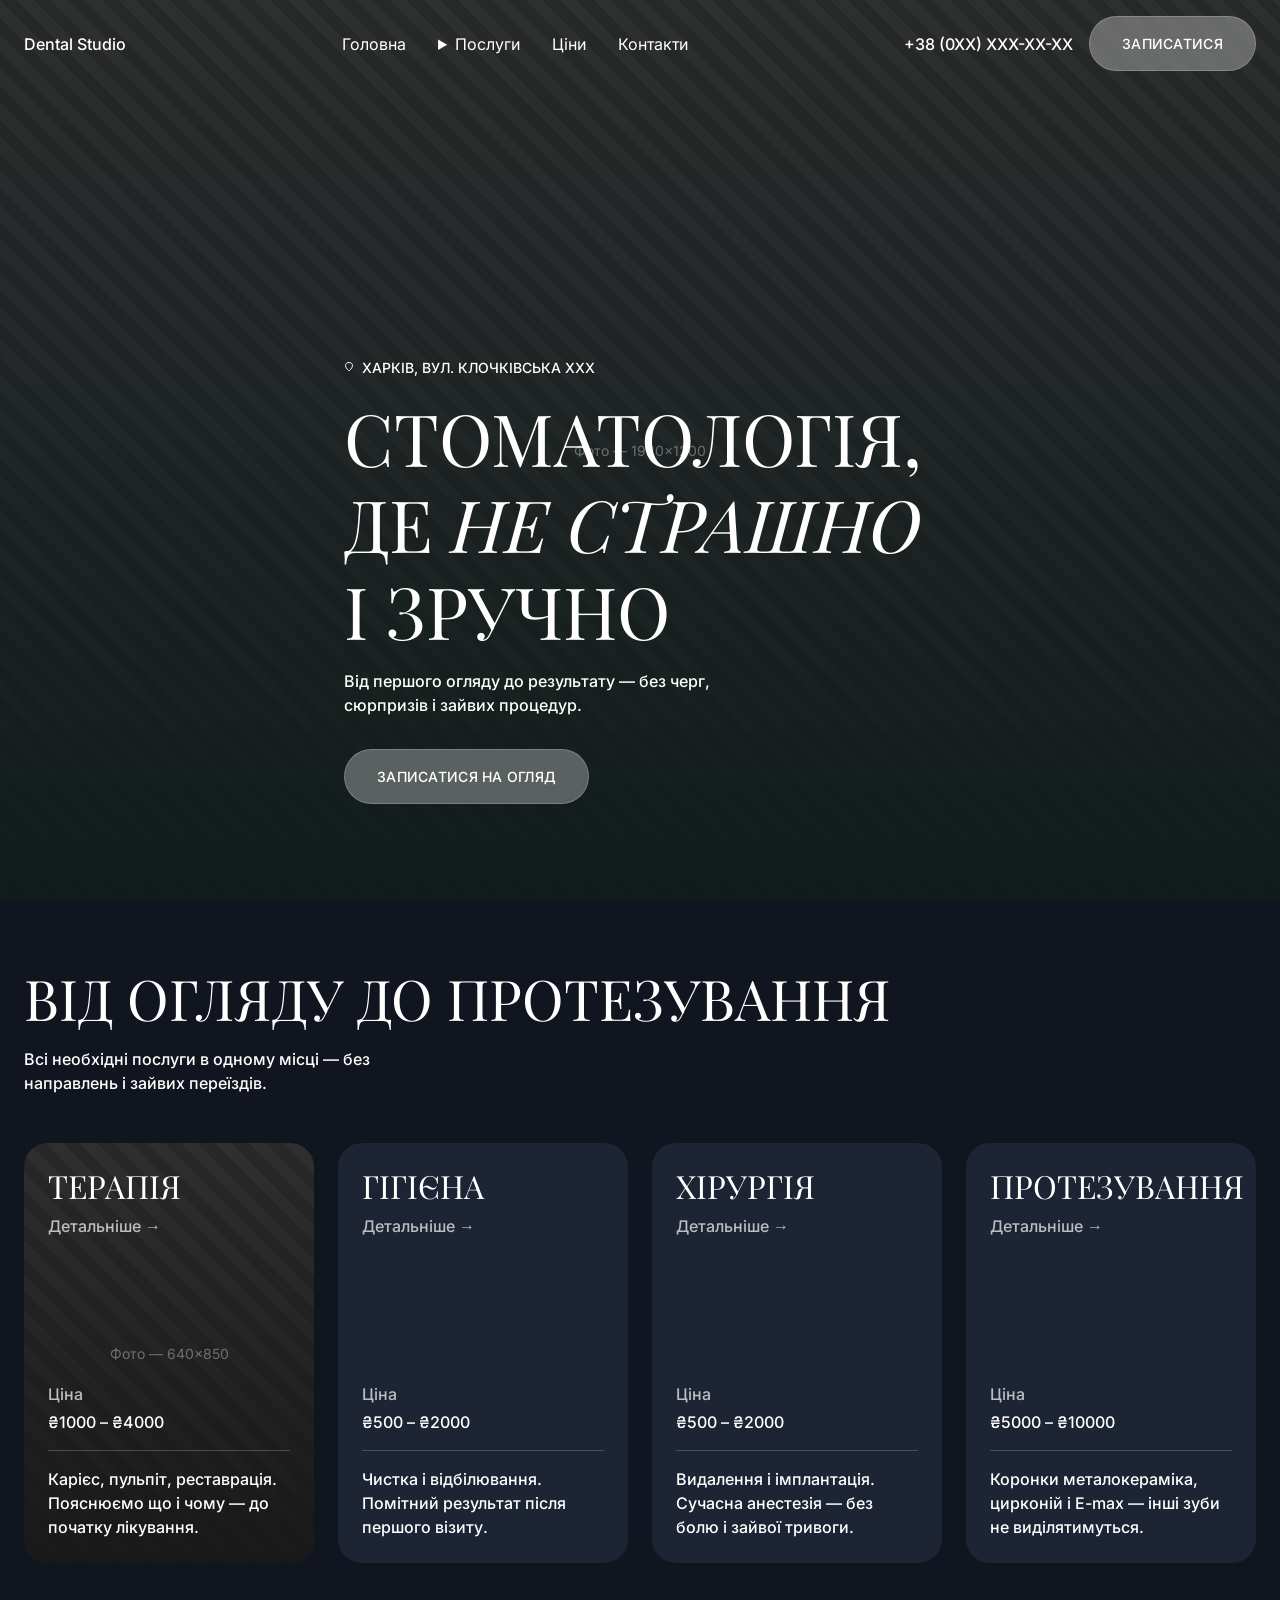
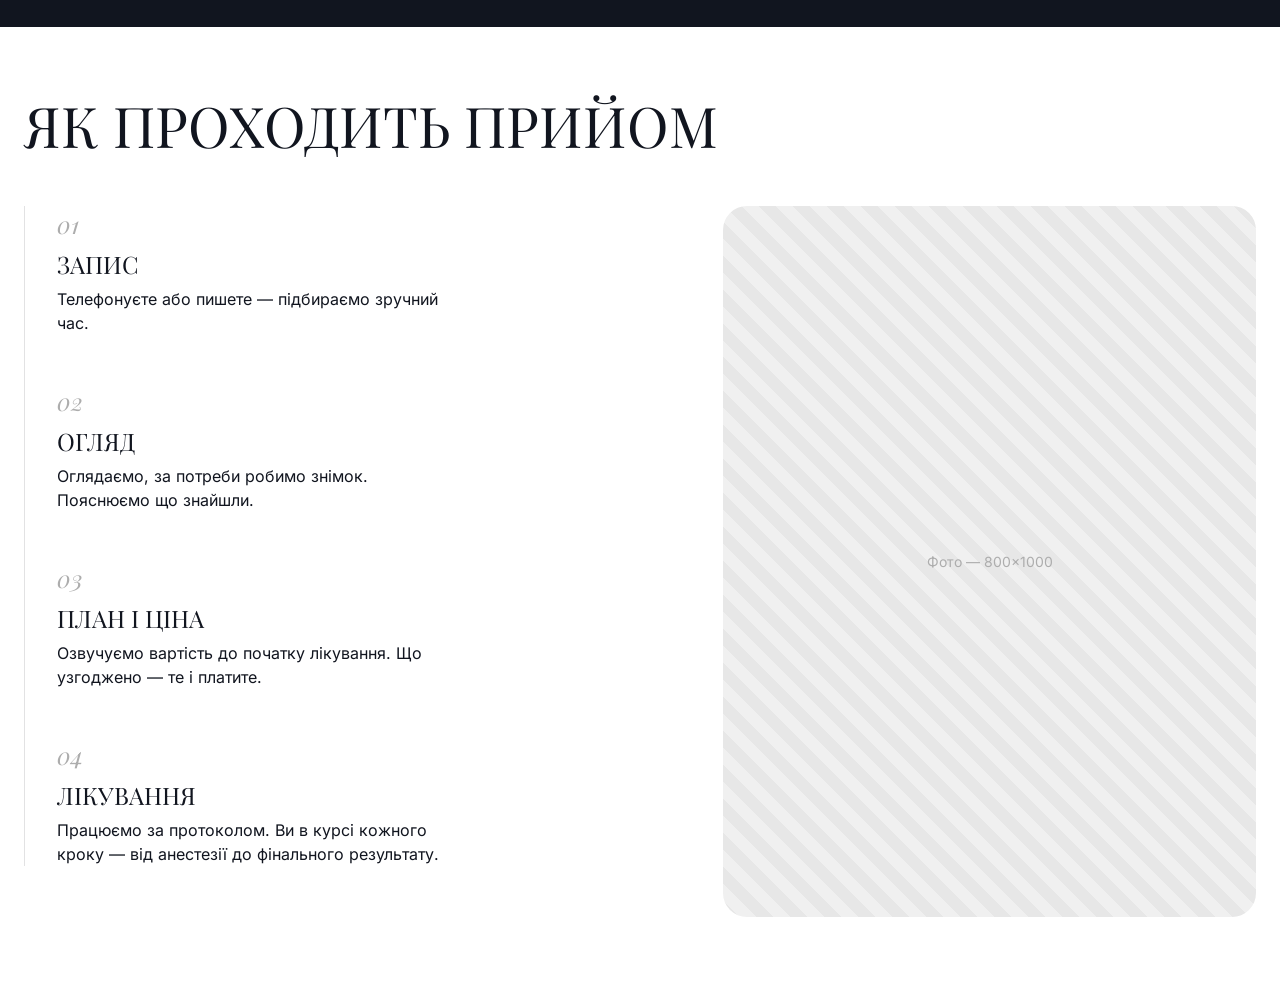
==== index.html @ 96f697ec "Add 'how an appointment works' process section" ====
<!DOCTYPE html>
<html lang="uk">
<head>
  <meta charset="UTF-8">
  <meta name="viewport" content="width=device-width, initial-scale=1">
  <title>Dental Studio — Стоматологія, де не страшно і зручно</title>
  <meta name="description" content="Стоматологічна клініка Dental Studio — терапія, гігієна, хірургія, протезування. Запис на огляд онлайн.">

  <link rel="preload" href="assets/fonts/files/UcC73FwrK3iLTeHuS_nVMrMxCp50SjIa1ZL7.woff2" as="font" type="font/woff2" crossorigin>
  <link rel="stylesheet" href="assets/fonts/fonts.css">
  <link rel="stylesheet" href="css/tokens.css">
  <link rel="stylesheet" href="css/base.css">
  <link rel="stylesheet" href="css/components.css">
  <link rel="stylesheet" href="css/sections.css">
</head>
<body>
  <a class="skip-link" href="#main">Перейти до контенту</a>

  <header class="header" id="header">
    <div class="container header__inner">
      <a href="#main" class="header__logo">Dental Studio</a>

      <nav class="nav" id="nav-menu" aria-label="Основна навігація">
        <ul class="nav__list">
          <li><a href="index.html" class="nav__link">Головна</a></li>
          <li>
            <details class="nav-dropdown">
              <summary class="nav__link nav-dropdown__summary">Послуги</summary>
              <ul class="nav-dropdown__menu">
                <li><a href="#services">Терапія</a></li>
                <li><a href="#services">Гігієна</a></li>
                <li><a href="#services">Хірургія</a></li>
                <li><a href="#services">Протезування</a></li>
              </ul>
            </details>
          </li>
          <!-- TODO: point to a dedicated prices page once it exists -->
          <li><a href="#" class="nav__link">Ціни</a></li>
          <li><a href="#contacts" class="nav__link">Контакти</a></li>
        </ul>
      </nav>

      <div class="header__actions">
        <!-- TODO: replace with the clinic's real phone number -->
        <a href="tel:+380000000000" class="header__phone">+38 (0XX) XXX-XX-XX</a>
        <button type="button" class="btn btn--pill js-open-modal">ЗАПИСАТИСЯ</button>
        <button type="button" class="nav__toggle js-nav-toggle" aria-expanded="false" aria-controls="nav-menu" aria-label="Відкрити меню">
          <svg viewBox="0 0 24 24" fill="none" stroke="currentColor" stroke-width="2" stroke-linecap="round" aria-hidden="true">
            <line x1="3" y1="6" x2="21" y2="6"></line>
            <line x1="3" y1="12" x2="21" y2="12"></line>
            <line x1="3" y1="18" x2="21" y2="18"></line>
          </svg>
        </button>
      </div>
    </div>
  </header>

  <main id="main">
    <section class="hero" id="hero">
      <div class="img-placeholder hero__bg" style="--ph-aspect-ratio: 16/10;" role="img" aria-label="Фото кабінету клініки (буде додано пізніше)">
        Фото — 1920×1200
      </div>
      <div class="hero__overlay"></div>

      <div class="container hero__content">
        <p class="hero__location">
          <svg width="10" height="10" viewBox="0 0 10 10" fill="none" stroke="currentColor" stroke-width="1" aria-hidden="true">
            <path d="M5 9C5 9 8.5 6 8.5 3.5C8.5 1.6 6.9 0.5 5 0.5C3.1 0.5 1.5 1.6 1.5 3.5C1.5 6 5 9 5 9Z"></path>
          </svg>
          <!-- TODO: replace with the clinic's real city and address -->
          <span>Харків, вул. Клочківська ХХХ</span>
        </p>

        <h1 class="hero__title">
          Стоматологія,<br>
          де <em>не страшно</em><br>
          і зручно
        </h1>

        <p class="hero__subtitle">
          Від першого огляду до результату — без черг, сюрпризів і зайвих процедур.
        </p>

        <button type="button" class="btn btn--pill js-open-modal">Записатися на огляд</button>
      </div>
    </section>
    <section class="services" id="services">
      <div class="container">
        <h2 class="section-title">Від огляду до протезування</h2>
        <p class="section-intro">Всі необхідні послуги в одному місці — без направлень і зайвих переїздів.</p>

        <div class="services__grid">
          <article class="service-card service-card--photo">
            <div class="img-placeholder service-card__bg" style="--ph-aspect-ratio: 3/4;" role="img" aria-label="Фото — Терапія (буде додано пізніше)">Фото — 640×850</div>
            <div class="service-card__overlay"></div>
            <div class="service-card__content">
              <div>
                <h3 class="service-card__title">Терапія</h3>
                <!-- TODO: link to dedicated service page -->
                <a href="#" class="service-card__link">Детальніше →</a>
              </div>
              <div>
                <p class="service-card__price-label">Ціна</p>
                <p class="service-card__price">₴1000 – ₴4000</p>
                <p class="service-card__description">Карієс, пульпіт, реставрація. Пояснюємо що і чому — до початку лікування.</p>
              </div>
            </div>
          </article>

          <article class="service-card">
            <div class="service-card__content">
              <div>
                <h3 class="service-card__title">Гігієна</h3>
                <a href="#" class="service-card__link">Детальніше →</a>
              </div>
              <div>
                <p class="service-card__price-label">Ціна</p>
                <p class="service-card__price">₴500 – ₴2000</p>
                <p class="service-card__description">Чистка і відбілювання. Помітний результат після першого візиту.</p>
              </div>
            </div>
          </article>

          <article class="service-card">
            <div class="service-card__content">
              <div>
                <h3 class="service-card__title">Хірургія</h3>
                <a href="#" class="service-card__link">Детальніше →</a>
              </div>
              <div>
                <p class="service-card__price-label">Ціна</p>
                <p class="service-card__price">₴500 – ₴2000</p>
                <p class="service-card__description">Видалення і імплантація. Сучасна анестезія — без болю і зайвої тривоги.</p>
              </div>
            </div>
          </article>

          <article class="service-card">
            <div class="service-card__content">
              <div>
                <h3 class="service-card__title">Протезування</h3>
                <a href="#" class="service-card__link">Детальніше →</a>
              </div>
              <div>
                <p class="service-card__price-label">Ціна</p>
                <p class="service-card__price">₴5000 – ₴10000</p>
                <p class="service-card__description">Коронки металокераміка, цирконій і E-max — інші зуби не виділятимуться.</p>
              </div>
            </div>
          </article>
        </div>
      </div>
    </section>
    <section class="process" id="process">
      <div class="container">
        <h2 class="section-title">Як проходить прийом</h2>

        <div class="process__layout">
          <ol class="process__steps">
            <li class="process__step">
              <span class="process__number">01</span>
              <h3 class="process__title">Запис</h3>
              <p class="process__text">Телефонуєте або пишете — підбираємо зручний час.</p>
            </li>
            <li class="process__step">
              <span class="process__number">02</span>
              <h3 class="process__title">Огляд</h3>
              <p class="process__text">Оглядаємо, за потреби робимо знімок. Пояснюємо що знайшли.</p>
            </li>
            <li class="process__step">
              <span class="process__number">03</span>
              <h3 class="process__title">План і ціна</h3>
              <p class="process__text">Озвучуємо вартість до початку лікування. Що узгоджено — те і платите.</p>
            </li>
            <li class="process__step">
              <span class="process__number">04</span>
              <h3 class="process__title">Лікування</h3>
              <p class="process__text">Працюємо за протоколом. Ви в курсі кожного кроку — від анестезії до фінального результату.</p>
            </li>
          </ol>

          <div class="img-placeholder img-placeholder--light process__image" style="--ph-aspect-ratio: 3/4;" role="img" aria-label="Фото — прийом у клініці (буде додано пізніше)">Фото — 800×1000</div>
        </div>
      </div>
    </section>
    <!-- Task 8: why-us -->
    <!-- Task 9: testimonials -->
    <!-- Task 10: cta banner -->
  </main>

  <footer class="footer" id="contacts">
    <!-- Task 10 -->
  </footer>

  <!-- Task 11: booking modal -->

  <script type="module" src="js/main.js"></script>
</body>
</html>
---- assets/fonts/fonts.css ----
/* cyrillic-ext */
@font-face {
  font-family: 'Inter';
  font-style: normal;
  font-weight: 400;
  font-display: swap;
  src: url(files/UcC73FwrK3iLTeHuS_nVMrMxCp50SjIa2JL7SUc.woff2) format('woff2');
  unicode-range: U+0460-052F, U+1C80-1C8A, U+20B4, U+2DE0-2DFF, U+A640-A69F, U+FE2E-FE2F;
}
/* cyrillic */
@font-face {
  font-family: 'Inter';
  font-style: normal;
  font-weight: 400;
  font-display: swap;
  src: url(files/UcC73FwrK3iLTeHuS_nVMrMxCp50SjIa0ZL7SUc.woff2) format('woff2');
  unicode-range: U+0301, U+0400-045F, U+0490-0491, U+04B0-04B1, U+2116;
}
/* greek-ext */
@font-face {
  font-family: 'Inter';
  font-style: normal;
  font-weight: 400;
  font-display: swap;
  src: url(files/UcC73FwrK3iLTeHuS_nVMrMxCp50SjIa2ZL7SUc.woff2) format('woff2');
  unicode-range: U+1F00-1FFF;
}
/* greek */
@font-face {
  font-family: 'Inter';
  font-style: normal;
  font-weight: 400;
  font-display: swap;
  src: url(files/UcC73FwrK3iLTeHuS_nVMrMxCp50SjIa1pL7SUc.woff2) format('woff2');
  unicode-range: U+0370-0377, U+037A-037F, U+0384-038A, U+038C, U+038E-03A1, U+03A3-03FF;
}
/* vietnamese */
@font-face {
  font-family: 'Inter';
  font-style: normal;
  font-weight: 400;
  font-display: swap;
  src: url(files/UcC73FwrK3iLTeHuS_nVMrMxCp50SjIa2pL7SUc.woff2) format('woff2');
  unicode-range: U+0102-0103, U+0110-0111, U+0128-0129, U+0168-0169, U+01A0-01A1, U+01AF-01B0, U+0300-0301, U+0303-0304, U+0308-0309, U+0323, U+0329, U+1EA0-1EF9, U+20AB;
}
/* latin-ext */
@font-face {
  font-family: 'Inter';
  font-style: normal;
  font-weight: 400;
  font-display: swap;
  src: url(files/UcC73FwrK3iLTeHuS_nVMrMxCp50SjIa25L7SUc.woff2) format('woff2');
  unicode-range: U+0100-02BA, U+02BD-02C5, U+02C7-02CC, U+02CE-02D7, U+02DD-02FF, U+0304, U+0308, U+0329, U+1D00-1DBF, U+1E00-1E9F, U+1EF2-1EFF, U+2020, U+20A0-20AB, U+20AD-20C0, U+2113, U+2C60-2C7F, U+A720-A7FF;
}
/* latin */
@font-face {
  font-family: 'Inter';
  font-style: normal;
  font-weight: 400;
  font-display: swap;
  src: url(files/UcC73FwrK3iLTeHuS_nVMrMxCp50SjIa1ZL7.woff2) format('woff2');
  unicode-range: U+0000-00FF, U+0131, U+0152-0153, U+02BB-02BC, U+02C6, U+02DA, U+02DC, U+0304, U+0308, U+0329, U+2000-206F, U+20AC, U+2122, U+2191, U+2193, U+2212, U+2215, U+FEFF, U+FFFD;
}
/* cyrillic-ext */
@font-face {
  font-family: 'Inter';
  font-style: normal;
  font-weight: 500;
  font-display: swap;
  src: url(files/UcC73FwrK3iLTeHuS_nVMrMxCp50SjIa2JL7SUc.woff2) format('woff2');
  unicode-range: U+0460-052F, U+1C80-1C8A, U+20B4, U+2DE0-2DFF, U+A640-A69F, U+FE2E-FE2F;
}
/* cyrillic */
@font-face {
  font-family: 'Inter';
  font-style: normal;
  font-weight: 500;
  font-display: swap;
  src: url(files/UcC73FwrK3iLTeHuS_nVMrMxCp50SjIa0ZL7SUc.woff2) format('woff2');
  unicode-range: U+0301, U+0400-045F, U+0490-0491, U+04B0-04B1, U+2116;
}
/* greek-ext */
@font-face {
  font-family: 'Inter';
  font-style: normal;
  font-weight: 500;
  font-display: swap;
  src: url(files/UcC73FwrK3iLTeHuS_nVMrMxCp50SjIa2ZL7SUc.woff2) format('woff2');
  unicode-range: U+1F00-1FFF;
}
/* greek */
@font-face {
  font-family: 'Inter';
  font-style: normal;
  font-weight: 500;
  font-display: swap;
  src: url(files/UcC73FwrK3iLTeHuS_nVMrMxCp50SjIa1pL7SUc.woff2) format('woff2');
  unicode-range: U+0370-0377, U+037A-037F, U+0384-038A, U+038C, U+038E-03A1, U+03A3-03FF;
}
/* vietnamese */
@font-face {
  font-family: 'Inter';
  font-style: normal;
  font-weight: 500;
  font-display: swap;
  src: url(files/UcC73FwrK3iLTeHuS_nVMrMxCp50SjIa2pL7SUc.woff2) format('woff2');
  unicode-range: U+0102-0103, U+0110-0111, U+0128-0129, U+0168-0169, U+01A0-01A1, U+01AF-01B0, U+0300-0301, U+0303-0304, U+0308-0309, U+0323, U+0329, U+1EA0-1EF9, U+20AB;
}
/* latin-ext */
@font-face {
  font-family: 'Inter';
  font-style: normal;
  font-weight: 500;
  font-display: swap;
  src: url(files/UcC73FwrK3iLTeHuS_nVMrMxCp50SjIa25L7SUc.woff2) format('woff2');
  unicode-range: U+0100-02BA, U+02BD-02C5, U+02C7-02CC, U+02CE-02D7, U+02DD-02FF, U+0304, U+0308, U+0329, U+1D00-1DBF, U+1E00-1E9F, U+1EF2-1EFF, U+2020, U+20A0-20AB, U+20AD-20C0, U+2113, U+2C60-2C7F, U+A720-A7FF;
}
/* latin */
@font-face {
  font-family: 'Inter';
  font-style: normal;
  font-weight: 500;
  font-display: swap;
  src: url(files/UcC73FwrK3iLTeHuS_nVMrMxCp50SjIa1ZL7.woff2) format('woff2');
  unicode-range: U+0000-00FF, U+0131, U+0152-0153, U+02BB-02BC, U+02C6, U+02DA, U+02DC, U+0304, U+0308, U+0329, U+2000-206F, U+20AC, U+2122, U+2191, U+2193, U+2212, U+2215, U+FEFF, U+FFFD;
}
/* cyrillic */
@font-face {
  font-family: 'Playfair Display';
  font-style: italic;
  font-weight: 400;
  font-display: swap;
  src: url(files/nuFRD-vYSZviVYUb_rj3ij__anPXDTnCjmHKM4nYO7KN_qiTXtXA-W2r.woff2) format('woff2');
  unicode-range: U+0301, U+0400-045F, U+0490-0491, U+04B0-04B1, U+2116;
}
/* vietnamese */
@font-face {
  font-family: 'Playfair Display';
  font-style: italic;
  font-weight: 400;
  font-display: swap;
  src: url(files/nuFRD-vYSZviVYUb_rj3ij__anPXDTnCjmHKM4nYO7KN_qiTXt7A-W2r.woff2) format('woff2');
  unicode-range: U+0102-0103, U+0110-0111, U+0128-0129, U+0168-0169, U+01A0-01A1, U+01AF-01B0, U+0300-0301, U+0303-0304, U+0308-0309, U+0323, U+0329, U+1EA0-1EF9, U+20AB;
}
/* latin-ext */
@font-face {
  font-family: 'Playfair Display';
  font-style: italic;
  font-weight: 400;
  font-display: swap;
  src: url(files/nuFRD-vYSZviVYUb_rj3ij__anPXDTnCjmHKM4nYO7KN_qiTXt_A-W2r.woff2) format('woff2');
  unicode-range: U+0100-02BA, U+02BD-02C5, U+02C7-02CC, U+02CE-02D7, U+02DD-02FF, U+0304, U+0308, U+0329, U+1D00-1DBF, U+1E00-1E9F, U+1EF2-1EFF, U+2020, U+20A0-20AB, U+20AD-20C0, U+2113, U+2C60-2C7F, U+A720-A7FF;
}
/* latin */
@font-face {
  font-family: 'Playfair Display';
  font-style: italic;
  font-weight: 400;
  font-display: swap;
  src: url(files/nuFRD-vYSZviVYUb_rj3ij__anPXDTnCjmHKM4nYO7KN_qiTXtHA-Q.woff2) format('woff2');
  unicode-range: U+0000-00FF, U+0131, U+0152-0153, U+02BB-02BC, U+02C6, U+02DA, U+02DC, U+0304, U+0308, U+0329, U+2000-206F, U+20AC, U+2122, U+2191, U+2193, U+2212, U+2215, U+FEFF, U+FFFD;
}
/* cyrillic */
@font-face {
  font-family: 'Playfair Display';
  font-style: normal;
  font-weight: 400;
  font-display: swap;
  src: url(files/nuFvD-vYSZviVYUb_rj3ij__anPXJzDwcbmjWBN2PKdFvXDTbtPY_Q.woff2) format('woff2');
  unicode-range: U+0301, U+0400-045F, U+0490-0491, U+04B0-04B1, U+2116;
}
/* vietnamese */
@font-face {
  font-family: 'Playfair Display';
  font-style: normal;
  font-weight: 400;
  font-display: swap;
  src: url(files/nuFvD-vYSZviVYUb_rj3ij__anPXJzDwcbmjWBN2PKdFvXDYbtPY_Q.woff2) format('woff2');
  unicode-range: U+0102-0103, U+0110-0111, U+0128-0129, U+0168-0169, U+01A0-01A1, U+01AF-01B0, U+0300-0301, U+0303-0304, U+0308-0309, U+0323, U+0329, U+1EA0-1EF9, U+20AB;
}
/* latin-ext */
@font-face {
  font-family: 'Playfair Display';
  font-style: normal;
  font-weight: 400;
  font-display: swap;
  src: url(files/nuFvD-vYSZviVYUb_rj3ij__anPXJzDwcbmjWBN2PKdFvXDZbtPY_Q.woff2) format('woff2');
  unicode-range: U+0100-02BA, U+02BD-02C5, U+02C7-02CC, U+02CE-02D7, U+02DD-02FF, U+0304, U+0308, U+0329, U+1D00-1DBF, U+1E00-1E9F, U+1EF2-1EFF, U+2020, U+20A0-20AB, U+20AD-20C0, U+2113, U+2C60-2C7F, U+A720-A7FF;
}
/* latin */
@font-face {
  font-family: 'Playfair Display';
  font-style: normal;
  font-weight: 400;
  font-display: swap;
  src: url(files/nuFvD-vYSZviVYUb_rj3ij__anPXJzDwcbmjWBN2PKdFvXDXbtM.woff2) format('woff2');
  unicode-range: U+0000-00FF, U+0131, U+0152-0153, U+02BB-02BC, U+02C6, U+02DA, U+02DC, U+0304, U+0308, U+0329, U+2000-206F, U+20AC, U+2122, U+2191, U+2193, U+2212, U+2215, U+FEFF, U+FFFD;
}
---- css/tokens.css ----
/* Design tokens: colors, fonts, spacing, radii.
   Breakpoints (used as literal values in media queries, not as custom
   properties, since CSS cannot interpolate vars into @media):
     tablet:  min-width: 768px
     desktop: min-width: 1024px */

:root {
  /* Colors - dark sections */
  --color-bg-dark: #11151f;
  --color-bg-darker: #0e1919;
  --color-card-dark-1: #151515;
  --color-card-dark-2: #1d2433;

  /* Colors - light sections */
  --color-bg-light: #ffffff;

  /* Text */
  --color-text-dark: #11151f;
  --color-text-light: #ffffff;
  --color-text-muted-on-dark: rgba(255, 255, 255, 0.7);
  --color-text-muted-on-light: #adadad;

  /* Glass / frosted CTA */
  --color-glass-bg: rgba(255, 255, 255, 0.3);
  --color-glass-border: rgba(255, 255, 255, 0.2);
  --glass-blur: 24px;

  /* Typography */
  --font-heading: 'Playfair Display', Georgia, 'Times New Roman', serif;
  --font-body: 'Inter', -apple-system, BlinkMacSystemFont, 'Segoe UI', sans-serif;

  /* Fluid type scale */
  --fs-h1: clamp(2.25rem, 5vw + 1rem, 4.5rem);
  --fs-h2: clamp(1.75rem, 4vw + 1rem, 3.5rem);
  --fs-h3: clamp(1.25rem, 2vw + 1rem, 2rem);
  --fs-body: 1rem;
  --fs-small: 0.875rem;

  /* Spacing scale */
  --space-1: 0.25rem;
  --space-2: 0.5rem;
  --space-3: 1rem;
  --space-4: 1.5rem;
  --space-5: 2rem;
  --space-6: 3rem;
  --space-7: 4rem;
  --space-8: 6rem;

  /* Radii */
  --radius-card: 24px;
  --radius-pill: 32px;

  /* Container */
  --container-max: 1280px;
  --container-pad: var(--space-4);
}
---- css/base.css ----
/* Reset, base typography, self-hosted font declarations */

/* Reset */
*,
*::before,
*::after {
  box-sizing: border-box;
}

html {
  -webkit-text-size-adjust: 100%;
}

@media (prefers-reduced-motion: no-preference) {
  html {
    scroll-behavior: smooth;
  }
}

body, h1, h2, h3, h4, p, figure, blockquote, dl, dd {
  margin: 0;
}

ul[class], ol[class] {
  list-style: none;
  padding: 0;
  margin: 0;
}

img, picture, svg {
  display: block;
  max-width: 100%;
}

button, input, select, textarea {
  font: inherit;
  color: inherit;
}

a {
  color: inherit;
  text-decoration: none;
}

/* Base typography */
body {
  font-family: var(--font-body);
  font-weight: 400;
  font-size: var(--fs-body);
  line-height: 1.5;
  color: var(--color-text-dark);
  background-color: var(--color-bg-light);
}

h1, h2, h3 {
  font-family: var(--font-heading);
  font-weight: 400;
  line-height: 1.2;
  text-transform: uppercase;
}

h1 { font-size: var(--fs-h1); }
h2 { font-size: var(--fs-h2); }
h3 { font-size: var(--fs-h3); }

/* Accessibility: visually-hidden skip link, visible on focus */
.skip-link {
  position: absolute;
  left: -9999px;
  top: 0;
  background: var(--color-bg-dark);
  color: var(--color-text-light);
  padding: var(--space-2) var(--space-3);
  z-index: 1000;
}

.skip-link:focus {
  left: var(--space-2);
  top: var(--space-2);
}

/* Container */
.container {
  width: 100%;
  max-width: var(--container-max);
  margin-inline: auto;
  padding-inline: var(--container-pad);
}

.no-scroll {
  overflow: hidden;
}
---- css/components.css ----
/* Reusable components: buttons, nav, cards, modal, badges, image placeholders */

/* Buttons */
.btn {
  display: inline-flex;
  align-items: center;
  justify-content: center;
  font-family: var(--font-body);
  font-weight: 500;
  font-size: var(--fs-small);
  text-transform: uppercase;
  letter-spacing: 0.02em;
  border: none;
  cursor: pointer;
  text-align: center;
  transition: opacity 0.2s ease;
}

.btn:hover {
  opacity: 0.85;
}

.btn--pill {
  padding: var(--space-3) var(--space-5);
  border-radius: var(--radius-pill);
  background-color: var(--color-glass-bg);
  border: 1px solid var(--color-glass-border);
  -webkit-backdrop-filter: blur(var(--glass-blur));
  backdrop-filter: blur(var(--glass-blur));
  color: var(--color-text-light);
}

/* Header */
.header {
  position: fixed;
  inset-inline: 0;
  top: 0;
  z-index: 100;
  background-color: transparent;
  transition: background-color 0.3s ease;
}

.header.is-scrolled {
  background-color: var(--color-bg-dark);
}

.header__inner {
  display: flex;
  align-items: center;
  justify-content: space-between;
  padding-block: var(--space-3);
}

.header__logo {
  font-weight: 500;
  font-size: var(--fs-body);
  color: var(--color-text-light);
}

.header__actions {
  display: flex;
  align-items: center;
  gap: var(--space-3);
}

.header__phone {
  display: none;
  color: var(--color-text-light);
  font-weight: 500;
  font-size: var(--fs-body);
}

/* Mobile nav toggle */
.nav__toggle {
  display: inline-flex;
  align-items: center;
  justify-content: center;
  width: 40px;
  height: 40px;
  background: none;
  border: none;
  cursor: pointer;
  color: var(--color-text-light);
}

.nav__toggle svg {
  width: 24px;
  height: 24px;
}

/* Mobile nav panel */
.nav {
  position: fixed;
  inset: 0;
  background-color: var(--color-bg-dark);
  display: flex;
  align-items: center;
  justify-content: center;
  transform: translateX(100%);
  transition: transform 0.3s ease;
}

.nav.is-open {
  transform: translateX(0);
}

.nav__list {
  display: flex;
  flex-direction: column;
  align-items: center;
  gap: var(--space-4);
  font-size: var(--fs-h3);
}

.nav__link {
  color: var(--color-text-light);
}

.nav-dropdown__summary {
  cursor: pointer;
}

.nav-dropdown__summary::-webkit-details-marker {
  display: none;
}

.nav-dropdown__menu {
  margin-top: var(--space-3);
  display: flex;
  flex-direction: column;
  align-items: center;
  gap: var(--space-2);
  font-size: var(--fs-body);
  color: var(--color-text-muted-on-dark);
}

/* Desktop nav */
@media (min-width: 1024px) {
  .header__phone {
    display: inline;
  }

  .nav__toggle {
    display: none;
  }

  .nav {
    position: static;
    inset: auto;
    transform: none;
    background-color: transparent;
    display: block;
  }

  .nav__list {
    flex-direction: row;
    gap: var(--space-5);
    font-size: var(--fs-body);
  }

  .nav-dropdown {
    position: relative;
  }

  .nav-dropdown__menu {
    display: none;
    position: absolute;
    top: 100%;
    left: 50%;
    transform: translateX(-50%);
    margin-top: var(--space-3);
    padding: var(--space-3) var(--space-4);
    background-color: var(--color-bg-dark);
    border-radius: var(--radius-card);
    white-space: nowrap;
  }

  .nav-dropdown:hover .nav-dropdown__menu,
  .nav-dropdown:focus-within .nav-dropdown__menu,
  .nav-dropdown[open] .nav-dropdown__menu {
    display: flex;
  }
}

/* Image placeholder: shown until real photography is added.
   Pass --ph-aspect-ratio inline to control the box's shape. */
.img-placeholder {
  --ph-aspect-ratio: 16 / 9;
  position: relative;
  aspect-ratio: var(--ph-aspect-ratio);
  width: 100%;
  display: flex;
  align-items: center;
  justify-content: center;
  background-color: #2a2a2a;
  background-image: repeating-linear-gradient(
    45deg,
    rgba(255, 255, 255, 0.04) 0,
    rgba(255, 255, 255, 0.04) 12px,
    transparent 12px,
    transparent 24px
  );
  color: var(--color-text-muted-on-dark);
  font-family: var(--font-body);
  font-size: var(--fs-small);
  text-align: center;
  padding: var(--space-3);
  overflow: hidden;
}

.img-placeholder--light {
  background-color: #f0f0f0;
  background-image: repeating-linear-gradient(
    45deg,
    rgba(0, 0, 0, 0.04) 0,
    rgba(0, 0, 0, 0.04) 12px,
    transparent 12px,
    transparent 24px
  );
  color: var(--color-text-muted-on-light);
}
---- css/sections.css ----
/* Per-section layout: hero, services, process, why-us, testimonials, cta, footer */

.hero {
  position: relative;
  min-height: 100svh;
  display: flex;
  align-items: flex-end;
  background-color: var(--color-bg-darker);
  overflow: hidden;
}

.hero__bg {
  position: absolute;
  inset: 0;
  width: 100%;
  height: 100%;
  border-radius: 0;
}

.hero__overlay {
  position: absolute;
  inset: 0;
  background: linear-gradient(
    to top,
    rgba(14, 25, 25, 0.9) 0%,
    rgba(14, 25, 25, 0.4) 60%,
    rgba(14, 25, 25, 0.1) 100%
  );
}

.hero__content {
  position: relative;
  z-index: 1;
  padding-block: var(--space-7) var(--space-6);
  color: var(--color-text-light);
  display: flex;
  flex-direction: column;
  gap: var(--space-3);
}

.hero__location {
  display: flex;
  align-items: center;
  gap: var(--space-2);
  font-size: var(--fs-small);
  font-weight: 500;
  text-transform: uppercase;
  color: var(--color-text-light);
}

.hero__title {
  font-size: var(--fs-h1);
  max-width: 16ch;
}

.hero__title em {
  font-family: var(--font-heading);
  font-style: italic;
}

.hero__subtitle {
  max-width: 40ch;
  font-size: var(--fs-body);
  font-weight: 500;
}

.hero .btn {
  align-self: flex-start;
  margin-top: var(--space-3);
}

@media (min-width: 1024px) {
  .hero__content {
    padding-block: var(--space-8);
    max-width: 640px;
  }
}

.section-title {
  margin-bottom: var(--space-3);
}

.section-intro {
  max-width: 40ch;
  font-weight: 500;
  margin-bottom: var(--space-6);
}

.services {
  background-color: var(--color-bg-dark);
  color: var(--color-text-light);
  padding-block: var(--space-7);
}

.services__grid {
  display: grid;
  grid-template-columns: 1fr;
  gap: var(--space-4);
}

.service-card {
  position: relative;
  display: flex;
  min-height: 420px;
  padding: var(--space-4);
  border-radius: var(--radius-card);
  background-color: var(--color-card-dark-2);
  overflow: hidden;
}

.service-card--photo {
  background-color: var(--color-card-dark-1);
}

.service-card__bg {
  position: absolute;
  inset: 0;
  width: 100%;
  height: 100%;
  border-radius: 0;
}

.service-card__overlay {
  position: absolute;
  inset: 0;
  background: linear-gradient(to top, rgba(21, 21, 21, 0.85), rgba(21, 21, 21, 0.1));
}

.service-card__content {
  position: relative;
  z-index: 1;
  display: flex;
  flex-direction: column;
  justify-content: space-between;
  width: 100%;
}

.service-card__title {
  font-size: 1.5rem;
  margin-bottom: var(--space-2);
}

.service-card__link {
  font-size: var(--fs-body);
  font-weight: 500;
  color: var(--color-text-muted-on-dark);
}

.service-card__price-label {
  font-size: var(--fs-body);
  font-weight: 500;
  color: var(--color-text-muted-on-dark);
  margin-bottom: var(--space-1);
}

.service-card__price {
  font-size: var(--fs-body);
  font-weight: 500;
  margin-bottom: var(--space-3);
  padding-bottom: var(--space-3);
  border-bottom: 1px solid rgba(255, 255, 255, 0.2);
}

.service-card__description {
  font-size: var(--fs-body);
  font-weight: 500;
}

@media (min-width: 768px) {
  .services__grid {
    grid-template-columns: repeat(2, 1fr);
  }
}

@media (min-width: 1024px) {
  .services__grid {
    grid-template-columns: repeat(4, 1fr);
  }

  .service-card__title {
    font-size: 2rem;
  }
}

.process {
  background-color: var(--color-bg-light);
  color: var(--color-text-dark);
  padding-block: var(--space-7);
}

.process__layout {
  display: grid;
  grid-template-columns: 1fr;
  gap: var(--space-6);
  margin-top: var(--space-6);
}

.process__steps {
  display: flex;
  flex-direction: column;
  gap: var(--space-6);
  border-left: 1px solid rgba(17, 21, 31, 0.12);
}

.process__step {
  position: relative;
  padding-left: var(--space-5);
}

.process__number {
  display: block;
  font-family: var(--font-heading);
  font-style: italic;
  font-size: 1.5rem;
  color: var(--color-text-muted-on-light);
  margin-bottom: var(--space-2);
}

.process__title {
  font-size: 1.5rem;
  margin-bottom: var(--space-2);
}

.process__text {
  max-width: 40ch;
}

.process__image {
  border-radius: var(--radius-card);
}

@media (min-width: 1024px) {
  .process__layout {
    grid-template-columns: 1.1fr 0.9fr;
    align-items: start;
  }

  .process__image {
    position: sticky;
    top: calc(var(--space-7) + 80px);
  }
}
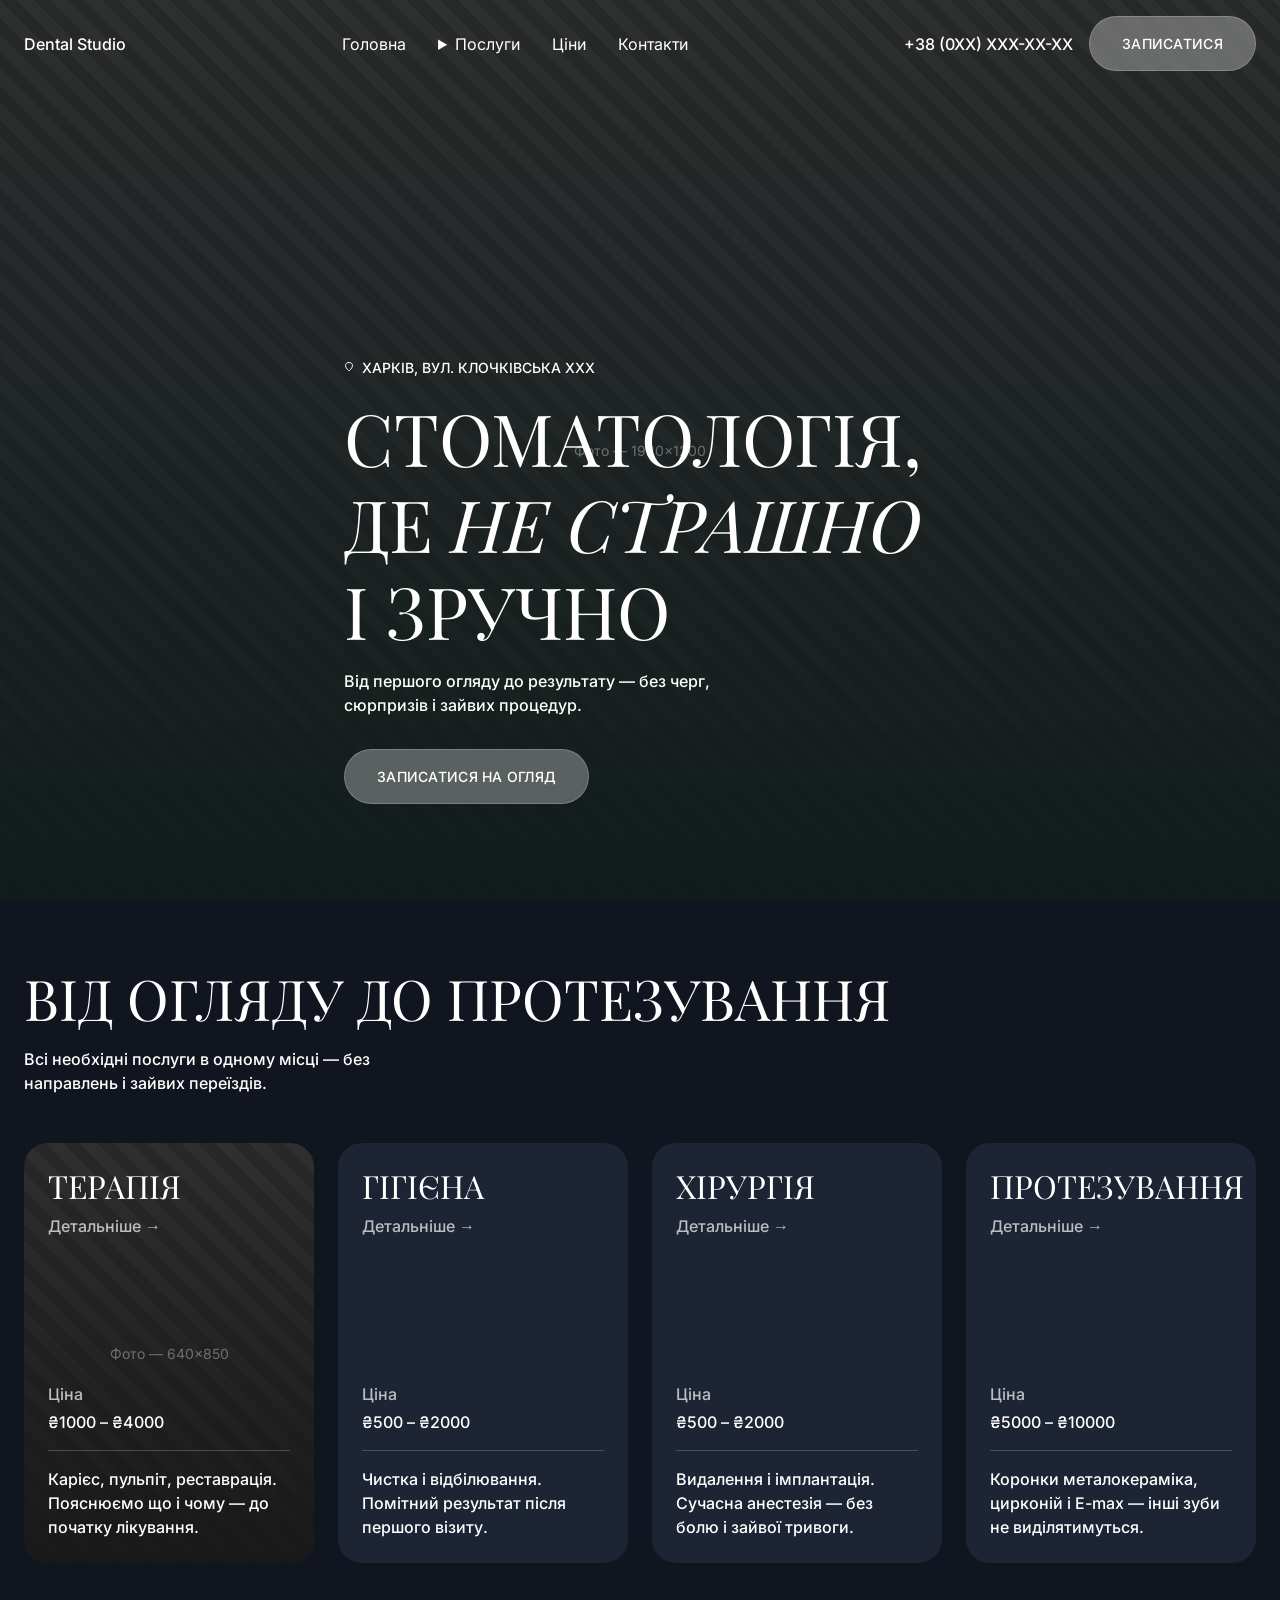
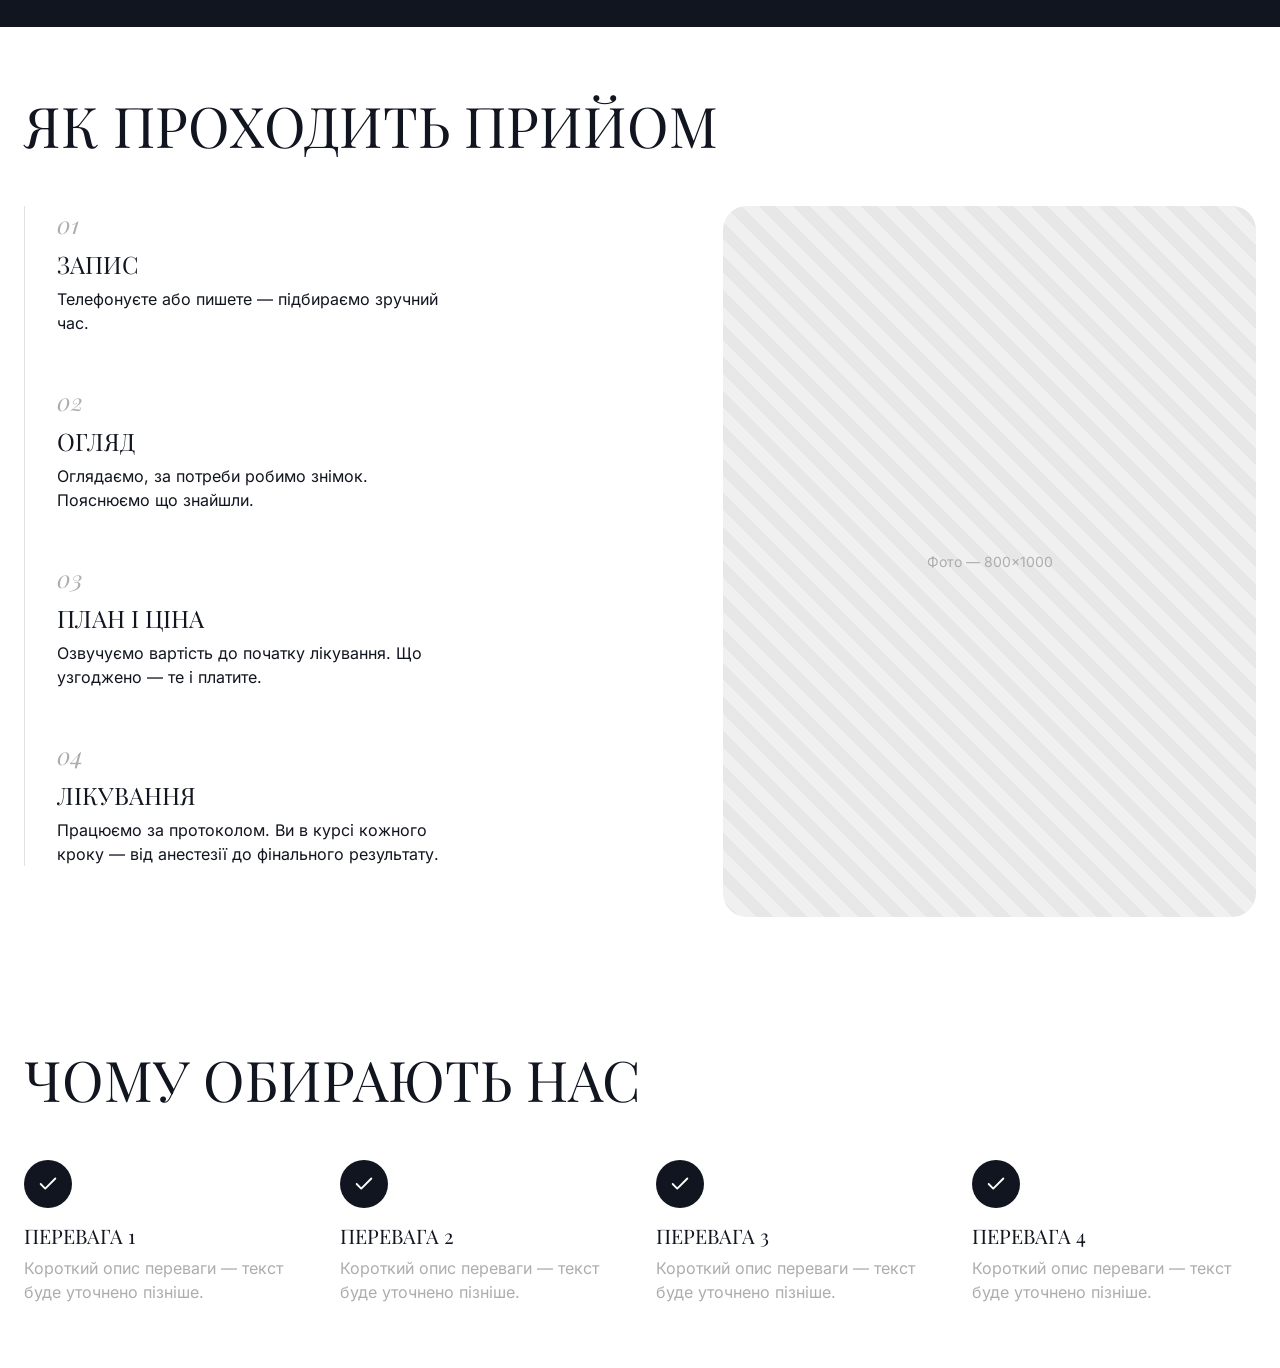
==== commit 426d0e04: "Add 'why choose us' section with placeholder USPs" ====
--- a/index.html
+++ b/index.html
@@ -183,7 +183,46 @@
         </div>
       </div>
     </section>
-    <!-- Task 8: why-us -->
+    <section class="why-us" id="why-us">
+      <div class="container">
+        <h2 class="section-title">Чому обирають нас</h2>
+
+        <div class="why-us__grid">
+          <article class="why-us__item">
+            <div class="why-us__icon" aria-hidden="true">
+              <svg viewBox="0 0 24 24" fill="none" stroke="currentColor" stroke-width="2" stroke-linecap="round" stroke-linejoin="round"><path d="M20 6 9 17l-5-5"></path></svg>
+            </div>
+            <h3 class="why-us__title">Перевага 1</h3>
+            <!-- TODO: replace with real copy -->
+            <p class="why-us__text">Короткий опис переваги — текст буде уточнено пізніше.</p>
+          </article>
+
+          <article class="why-us__item">
+            <div class="why-us__icon" aria-hidden="true">
+              <svg viewBox="0 0 24 24" fill="none" stroke="currentColor" stroke-width="2" stroke-linecap="round" stroke-linejoin="round"><path d="M20 6 9 17l-5-5"></path></svg>
+            </div>
+            <h3 class="why-us__title">Перевага 2</h3>
+            <p class="why-us__text">Короткий опис переваги — текст буде уточнено пізніше.</p>
+          </article>
+
+          <article class="why-us__item">
+            <div class="why-us__icon" aria-hidden="true">
+              <svg viewBox="0 0 24 24" fill="none" stroke="currentColor" stroke-width="2" stroke-linecap="round" stroke-linejoin="round"><path d="M20 6 9 17l-5-5"></path></svg>
+            </div>
+            <h3 class="why-us__title">Перевага 3</h3>
+            <p class="why-us__text">Короткий опис переваги — текст буде уточнено пізніше.</p>
+          </article>
+
+          <article class="why-us__item">
+            <div class="why-us__icon" aria-hidden="true">
+              <svg viewBox="0 0 24 24" fill="none" stroke="currentColor" stroke-width="2" stroke-linecap="round" stroke-linejoin="round"><path d="M20 6 9 17l-5-5"></path></svg>
+            </div>
+            <h3 class="why-us__title">Перевага 4</h3>
+            <p class="why-us__text">Короткий опис переваги — текст буде уточнено пізніше.</p>
+          </article>
+        </div>
+      </div>
+    </section>
     <!-- Task 9: testimonials -->
     <!-- Task 10: cta banner -->
   </main>
--- a/css/sections.css
+++ b/css/sections.css
@@ -240,3 +240,54 @@
     top: calc(var(--space-7) + 80px);
   }
 }
+
+.why-us {
+  background-color: var(--color-bg-light);
+  padding-block: var(--space-7);
+}
+
+.why-us__grid {
+  display: grid;
+  grid-template-columns: 1fr;
+  gap: var(--space-5);
+  margin-top: var(--space-6);
+}
+
+.why-us__icon {
+  display: inline-flex;
+  align-items: center;
+  justify-content: center;
+  width: 48px;
+  height: 48px;
+  border-radius: 50%;
+  background-color: var(--color-bg-dark);
+  color: var(--color-text-light);
+  margin-bottom: var(--space-3);
+}
+
+.why-us__icon svg {
+  width: 22px;
+  height: 22px;
+}
+
+.why-us__title {
+  font-size: 1.25rem;
+  margin-bottom: var(--space-2);
+}
+
+.why-us__text {
+  color: var(--color-text-muted-on-light);
+  max-width: 32ch;
+}
+
+@media (min-width: 768px) {
+  .why-us__grid {
+    grid-template-columns: repeat(2, 1fr);
+  }
+}
+
+@media (min-width: 1024px) {
+  .why-us__grid {
+    grid-template-columns: repeat(4, 1fr);
+  }
+}
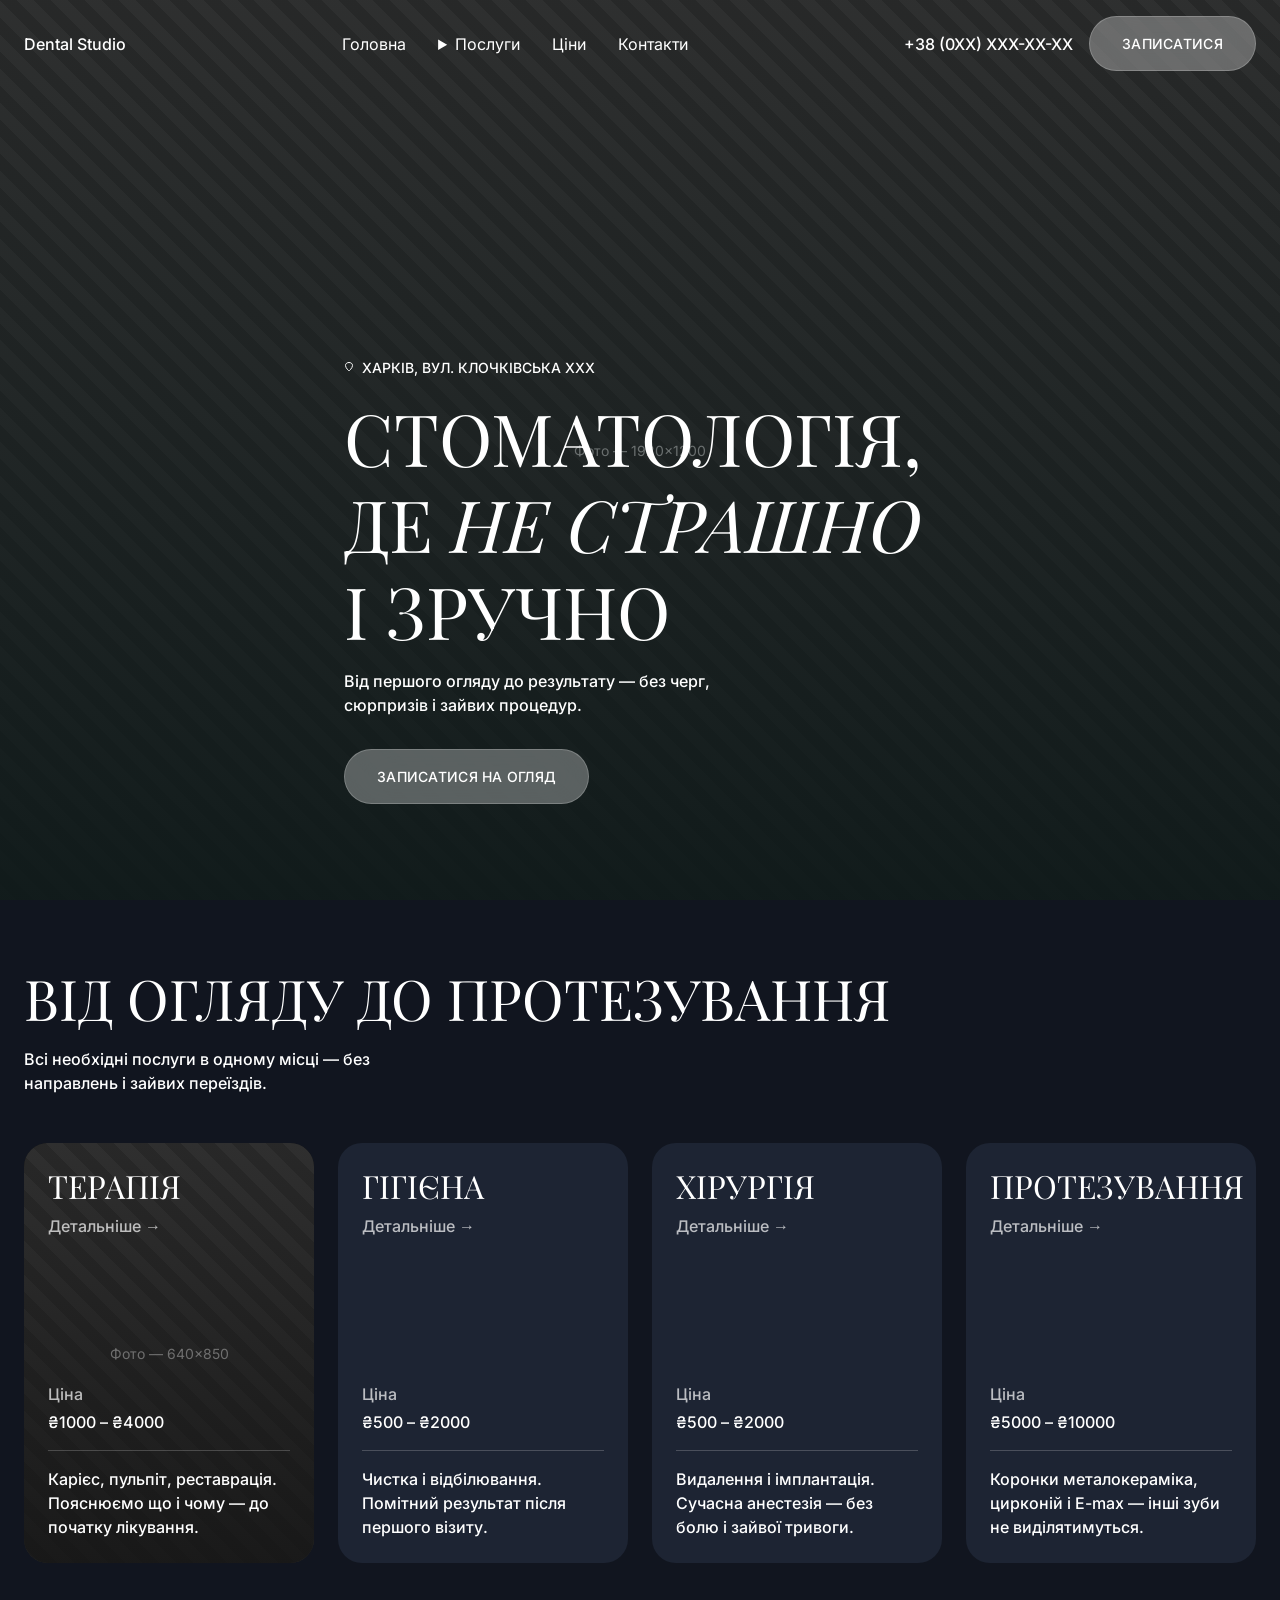
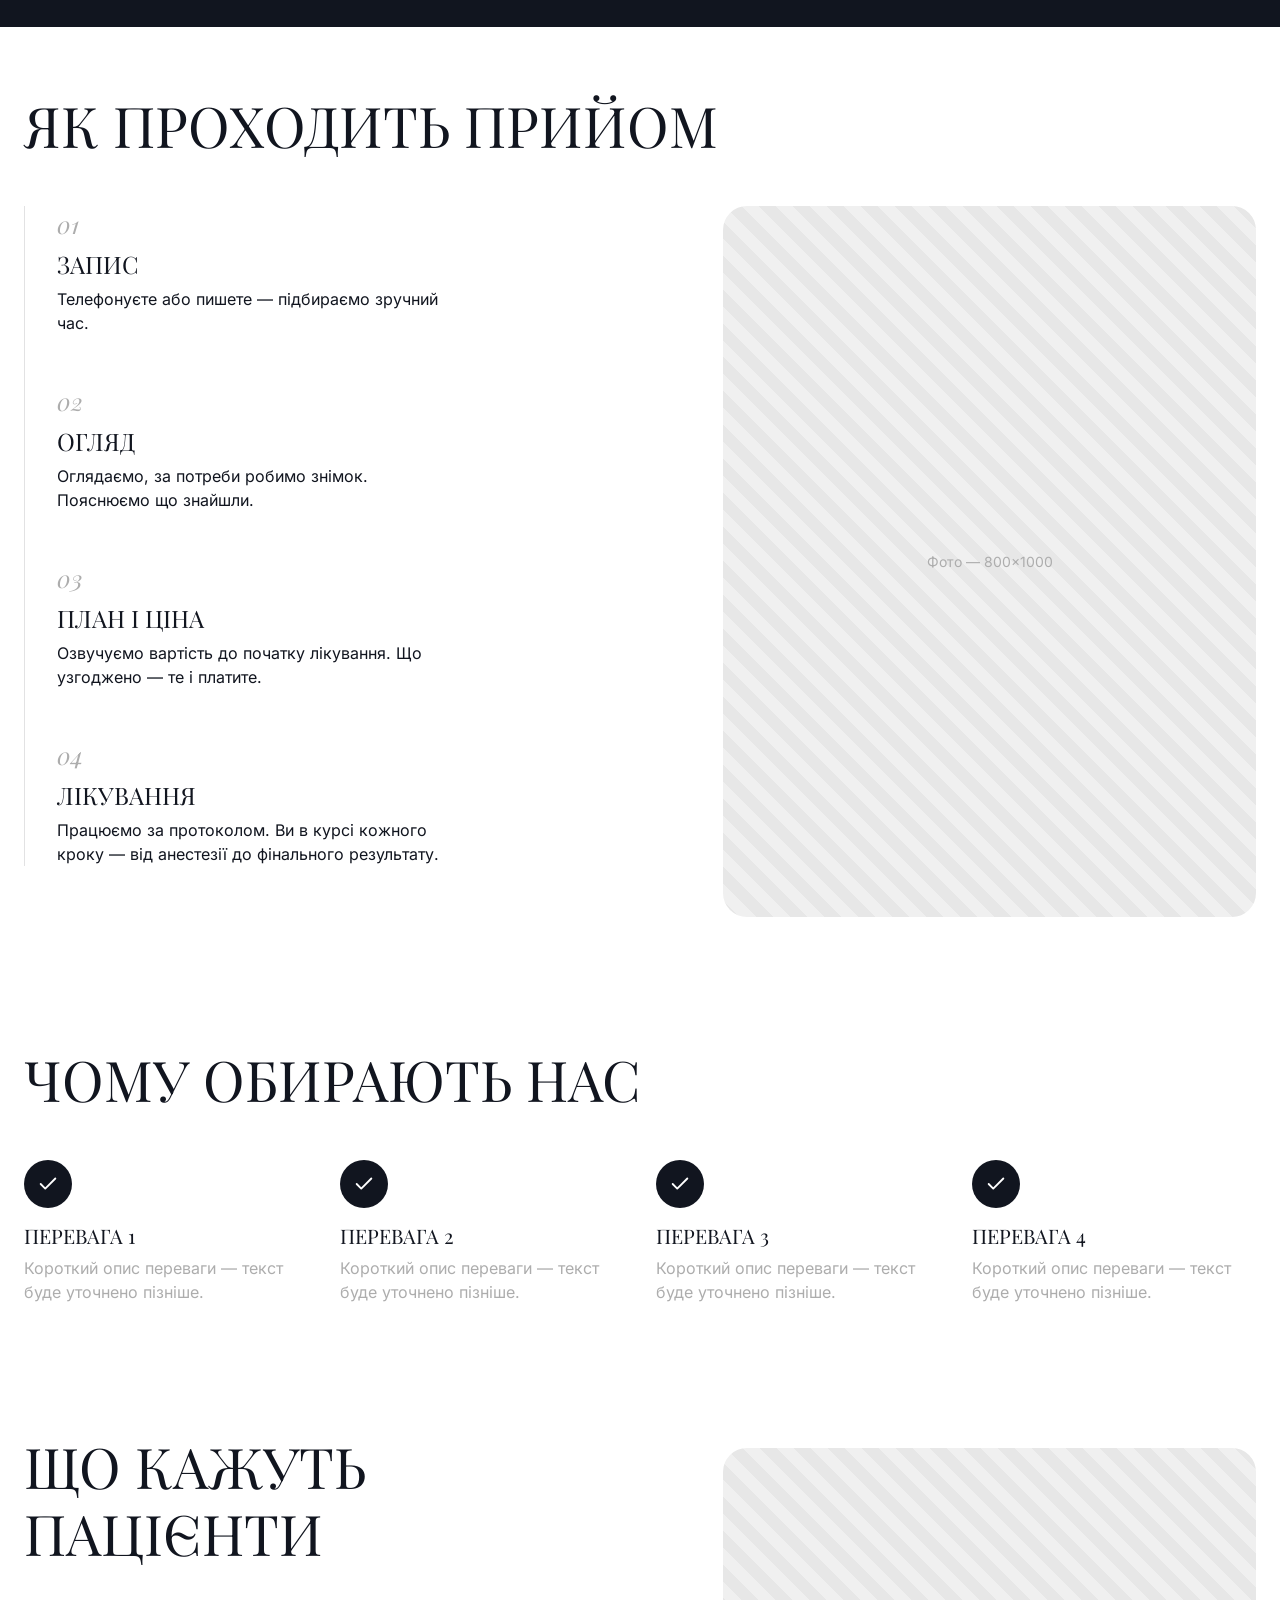
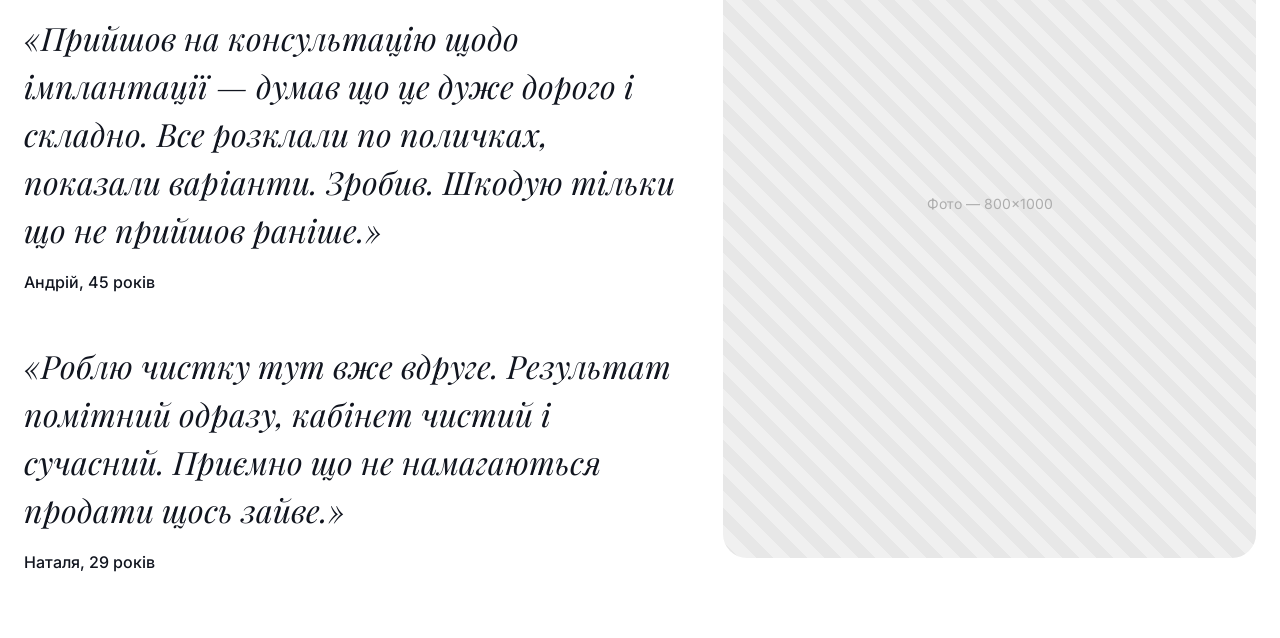
==== commit fbc9ee98: "Add testimonials section" ====
--- a/index.html
+++ b/index.html
@@ -223,7 +223,27 @@
         </div>
       </div>
     </section>
-    <!-- Task 9: testimonials -->
+    <section class="testimonials" id="testimonials">
+      <div class="container testimonials__layout">
+        <div>
+          <h2 class="section-title">Що кажуть пацієнти</h2>
+
+          <div class="testimonials__list">
+            <blockquote class="testimonial">
+              <p class="testimonial__quote">«Прийшов на консультацію щодо імплантації — думав що це дуже дорого і складно. Все розклали по поличках, показали варіанти. Зробив. Шкодую тільки що не прийшов раніше.»</p>
+              <cite class="testimonial__author">Андрій, 45 років</cite>
+            </blockquote>
+
+            <blockquote class="testimonial">
+              <p class="testimonial__quote">«Роблю чистку тут вже вдруге. Результат помітний одразу, кабінет чистий і сучасний. Приємно що не намагаються продати щось зайве.»</p>
+              <cite class="testimonial__author">Наталя, 29 років</cite>
+            </blockquote>
+          </div>
+        </div>
+
+        <div class="img-placeholder img-placeholder--light testimonials__image" style="--ph-aspect-ratio: 3/4;" role="img" aria-label="Фото — пацієнт клініки (буде додано пізніше)">Фото — 800×1000</div>
+      </div>
+    </section>
     <!-- Task 10: cta banner -->
   </main>
 
--- a/css/sections.css
+++ b/css/sections.css
@@ -291,3 +291,44 @@
     grid-template-columns: repeat(4, 1fr);
   }
 }
+
+.testimonials {
+  background-color: var(--color-bg-light);
+  padding-block: var(--space-7);
+}
+
+.testimonials__layout {
+  display: grid;
+  grid-template-columns: 1fr;
+  gap: var(--space-6);
+}
+
+.testimonials__list {
+  display: flex;
+  flex-direction: column;
+  gap: var(--space-6);
+  margin-top: var(--space-6);
+}
+
+.testimonial__quote {
+  font-family: var(--font-heading);
+  font-style: italic;
+  font-size: var(--fs-h3);
+  margin-bottom: var(--space-3);
+}
+
+.testimonial__author {
+  font-style: normal;
+  font-weight: 500;
+}
+
+.testimonials__image {
+  border-radius: var(--radius-card);
+}
+
+@media (min-width: 1024px) {
+  .testimonials__layout {
+    grid-template-columns: 1.1fr 0.9fr;
+    align-items: center;
+  }
+}
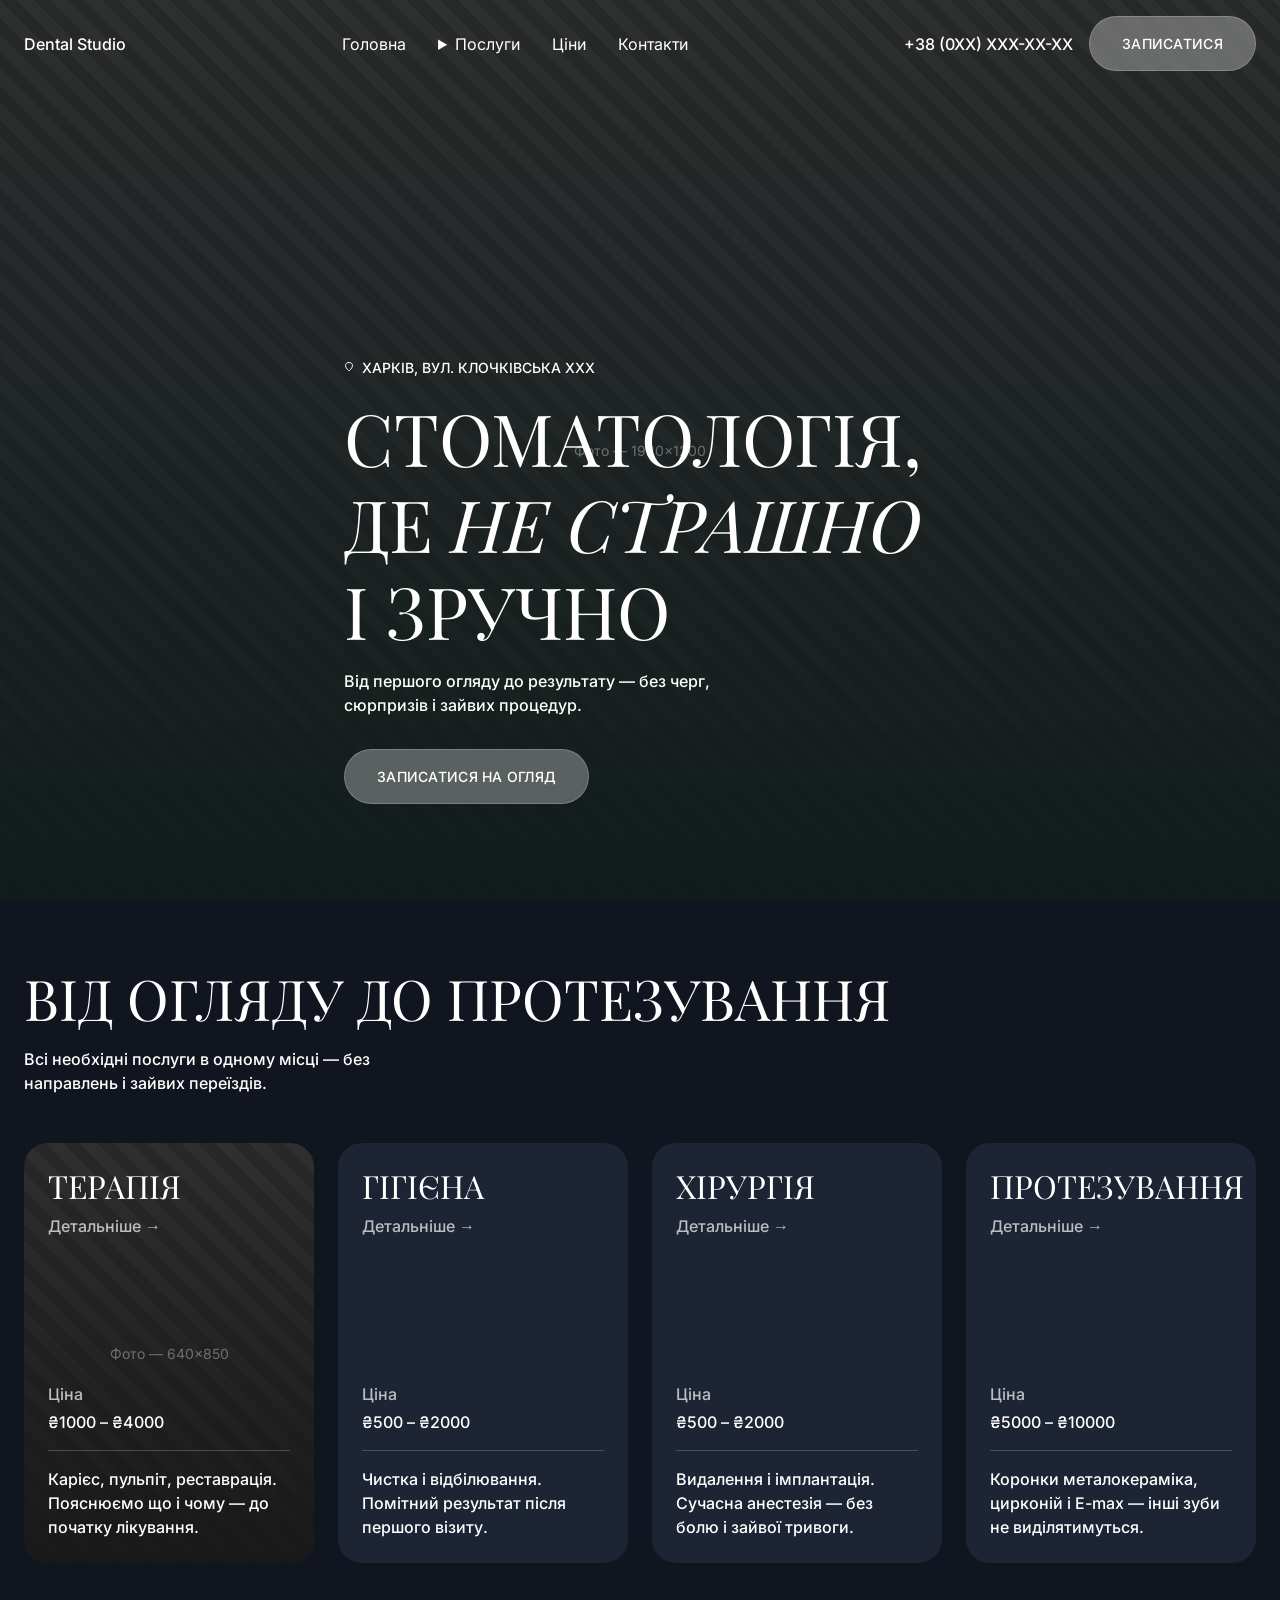
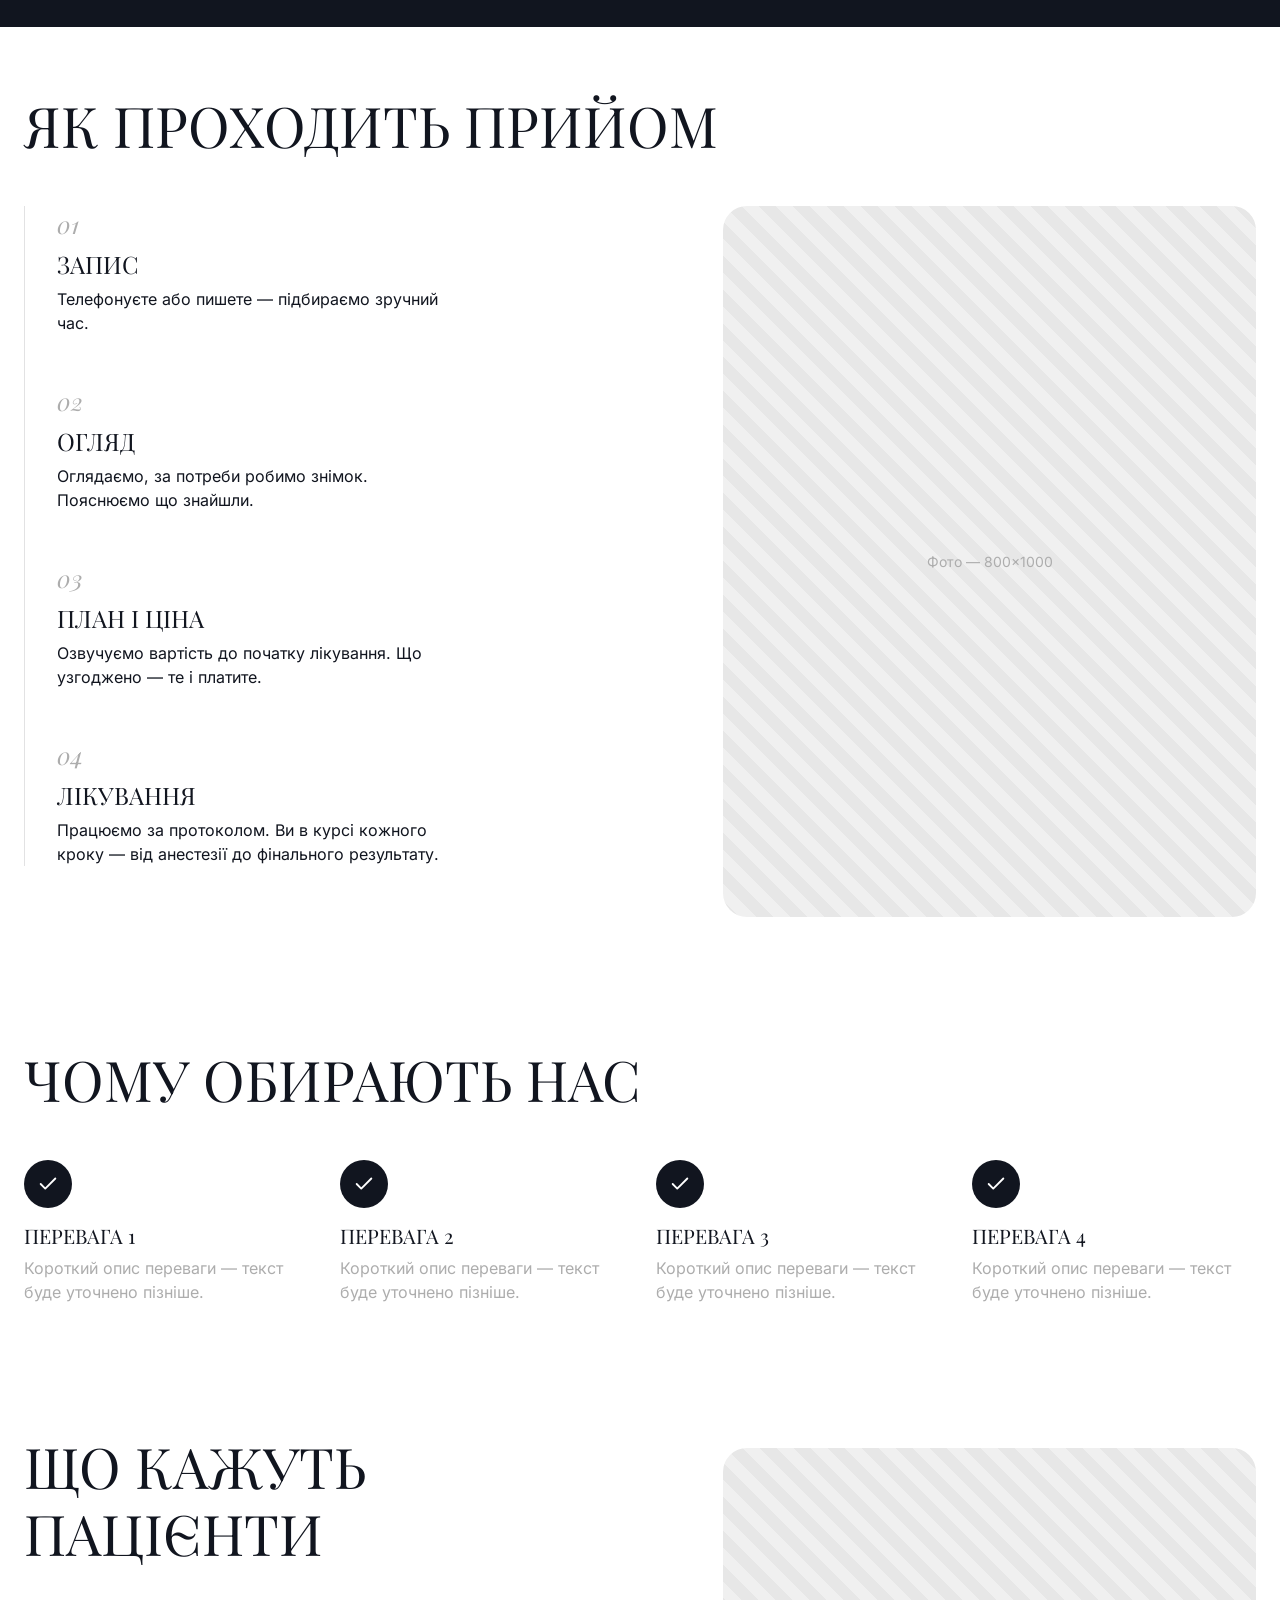
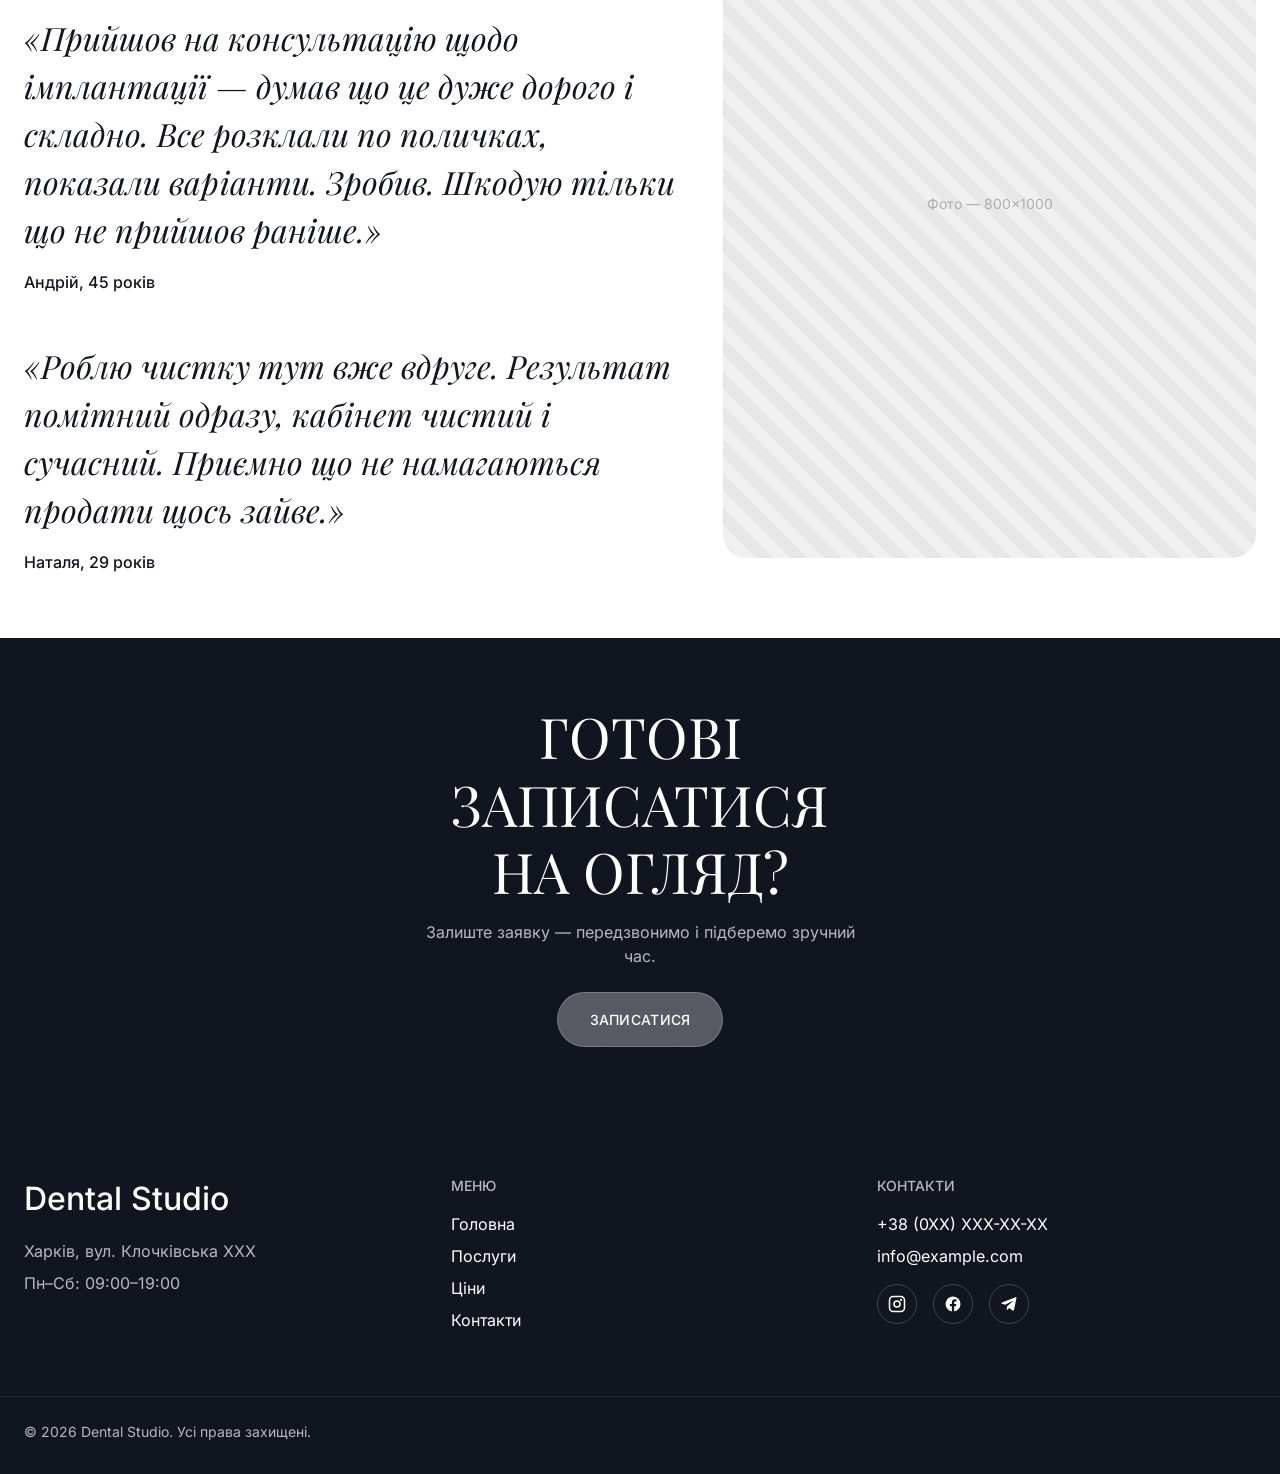
==== commit beebf101: "Add CTA banner and footer with placeholder contact info" ====
--- a/index.html
+++ b/index.html
@@ -244,11 +244,68 @@
         <div class="img-placeholder img-placeholder--light testimonials__image" style="--ph-aspect-ratio: 3/4;" role="img" aria-label="Фото — пацієнт клініки (буде додано пізніше)">Фото — 800×1000</div>
       </div>
     </section>
-    <!-- Task 10: cta banner -->
+    <section class="cta-banner">
+      <div class="container cta-banner__inner">
+        <h2 class="cta-banner__title">Готові записатися на огляд?</h2>
+        <p class="cta-banner__text">Залиште заявку — передзвонимо і підберемо зручний час.</p>
+        <button type="button" class="btn btn--pill js-open-modal">Записатися</button>
+      </div>
+    </section>
   </main>
 
   <footer class="footer" id="contacts">
-    <!-- Task 10 -->
+    <div class="container footer__inner">
+      <div class="footer__col">
+        <p class="footer__logo">Dental Studio</p>
+        <!-- TODO: replace with the clinic's real address -->
+        <p class="footer__text">Харків, вул. Клочківська ХХХ</p>
+        <!-- TODO: replace with the clinic's real working hours -->
+        <p class="footer__text">Пн–Сб: 09:00–19:00</p>
+      </div>
+
+      <nav class="footer__col" aria-label="Навігація у футері">
+        <p class="footer__heading">Меню</p>
+        <ul class="footer__links">
+          <li><a href="index.html">Головна</a></li>
+          <li><a href="#services">Послуги</a></li>
+          <li><a href="#">Ціни</a></li>
+          <li><a href="#contacts">Контакти</a></li>
+        </ul>
+      </nav>
+
+      <div class="footer__col">
+        <p class="footer__heading">Контакти</p>
+        <!-- TODO: replace with the clinic's real phone number -->
+        <a class="footer__link" href="tel:+380000000000">+38 (0XX) XXX-XX-XX</a>
+        <!-- TODO: replace with the clinic's real email -->
+        <a class="footer__link" href="mailto:info@example.com">info@example.com</a>
+
+        <div class="footer__socials">
+          <!-- TODO: replace href values with real social links -->
+          <a href="#" aria-label="Instagram" class="footer__social">
+            <svg viewBox="0 0 24 24" fill="none" stroke="currentColor" stroke-width="2" stroke-linecap="round" stroke-linejoin="round" aria-hidden="true">
+              <rect x="2" y="2" width="20" height="20" rx="5"></rect>
+              <circle cx="12" cy="12" r="4"></circle>
+              <circle cx="17.5" cy="6.5" r="0.5" fill="currentColor"></circle>
+            </svg>
+          </a>
+          <a href="#" aria-label="Facebook" class="footer__social">
+            <svg viewBox="0 0 24 24" fill="currentColor" aria-hidden="true">
+              <path d="M22 12a10 10 0 1 0-11.5 9.9v-7H7.9V12h2.6V9.8c0-2.6 1.5-4 3.9-4 1.1 0 2.2.2 2.2.2v2.5h-1.3c-1.3 0-1.7.8-1.7 1.6V12h2.8l-.4 2.9h-2.4v7A10 10 0 0 0 22 12Z"></path>
+            </svg>
+          </a>
+          <a href="#" aria-label="Telegram" class="footer__social">
+            <svg viewBox="0 0 24 24" fill="currentColor" aria-hidden="true">
+              <path d="M21.9 4.3 18.6 20c-.2 1-.9 1.2-1.7.8l-4.7-3.5-2.3 2.2c-.2.2-.5.4-.9.4l.3-4.6 8.4-7.6c.4-.3-.1-.5-.5-.2L7 12.9l-4.5-1.4c-1-.3-1-1 .2-1.5L20.6 3c.8-.3 1.6.2 1.3 1.3Z"></path>
+            </svg>
+          </a>
+        </div>
+      </div>
+    </div>
+
+    <div class="container footer__bottom">
+      <p>© <span class="js-year">2026</span> Dental Studio. Усі права захищені.</p>
+    </div>
   </footer>
 
   <!-- Task 11: booking modal -->
--- a/css/sections.css
+++ b/css/sections.css
@@ -332,3 +332,108 @@
     align-items: center;
   }
 }
+
+.cta-banner {
+  background-color: var(--color-bg-dark);
+  color: var(--color-text-light);
+  padding-block: var(--space-7);
+  text-align: center;
+}
+
+.cta-banner__inner {
+  display: flex;
+  flex-direction: column;
+  align-items: center;
+  gap: var(--space-3);
+  max-width: 48ch;
+  margin-inline: auto;
+}
+
+.cta-banner__title {
+  font-size: var(--fs-h2);
+}
+
+.cta-banner__text {
+  color: var(--color-text-muted-on-dark);
+}
+
+.cta-banner .btn {
+  margin-top: var(--space-2);
+}
+
+.footer {
+  background-color: var(--color-bg-dark);
+  color: var(--color-text-light);
+  padding-block: var(--space-7) var(--space-5);
+}
+
+.footer__inner {
+  display: grid;
+  grid-template-columns: 1fr;
+  gap: var(--space-6);
+}
+
+.footer__logo {
+  font-weight: 500;
+  font-size: var(--fs-h3);
+  margin-bottom: var(--space-3);
+}
+
+.footer__text {
+  color: var(--color-text-muted-on-dark);
+  margin-bottom: var(--space-2);
+}
+
+.footer__heading {
+  font-weight: 500;
+  text-transform: uppercase;
+  font-size: var(--fs-small);
+  color: var(--color-text-muted-on-dark);
+  margin-bottom: var(--space-3);
+}
+
+.footer__links {
+  display: flex;
+  flex-direction: column;
+  gap: var(--space-2);
+}
+
+.footer__link {
+  display: block;
+  margin-bottom: var(--space-2);
+}
+
+.footer__socials {
+  display: flex;
+  gap: var(--space-3);
+  margin-top: var(--space-3);
+}
+
+.footer__social {
+  display: inline-flex;
+  align-items: center;
+  justify-content: center;
+  width: 40px;
+  height: 40px;
+  border-radius: 50%;
+  border: 1px solid rgba(255, 255, 255, 0.2);
+}
+
+.footer__social svg {
+  width: 18px;
+  height: 18px;
+}
+
+.footer__bottom {
+  margin-top: var(--space-7);
+  padding-top: var(--space-4);
+  border-top: 1px solid rgba(255, 255, 255, 0.1);
+  color: var(--color-text-muted-on-dark);
+  font-size: var(--fs-small);
+}
+
+@media (min-width: 768px) {
+  .footer__inner {
+    grid-template-columns: repeat(3, 1fr);
+  }
+}
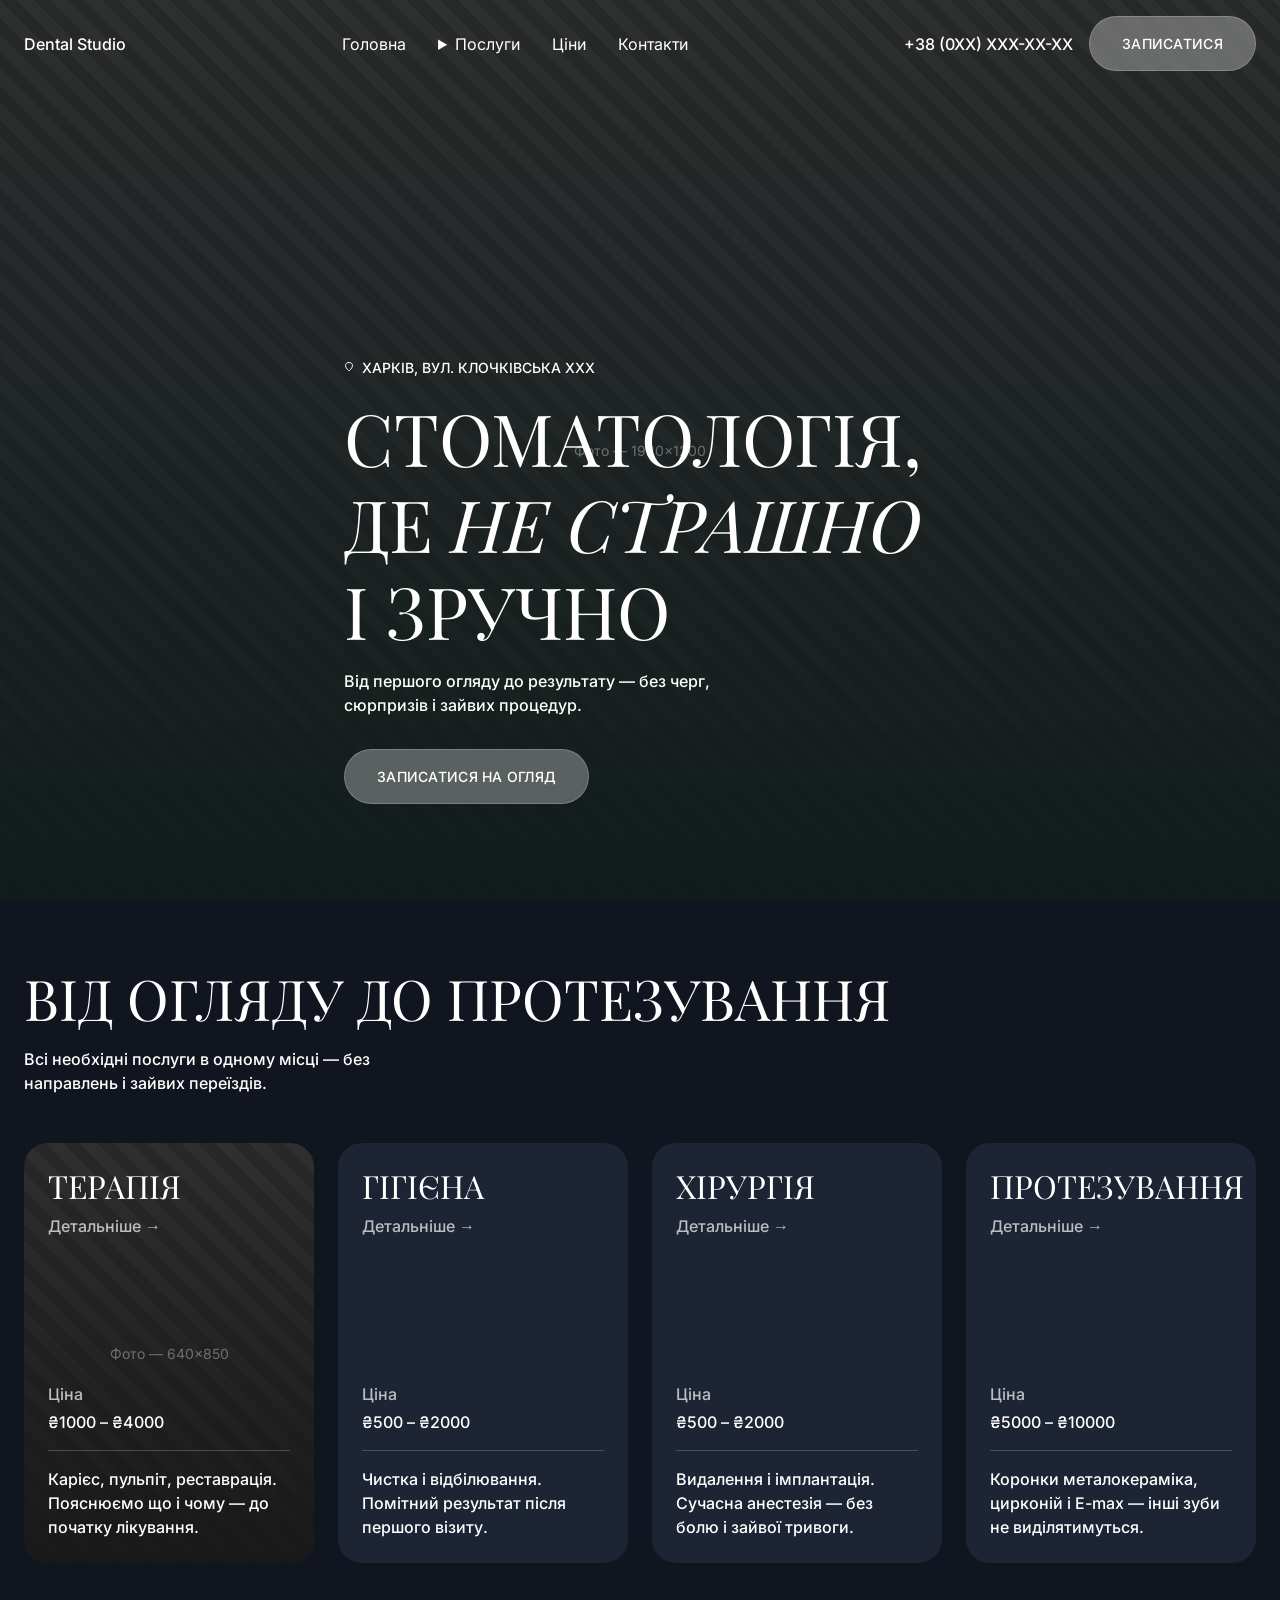
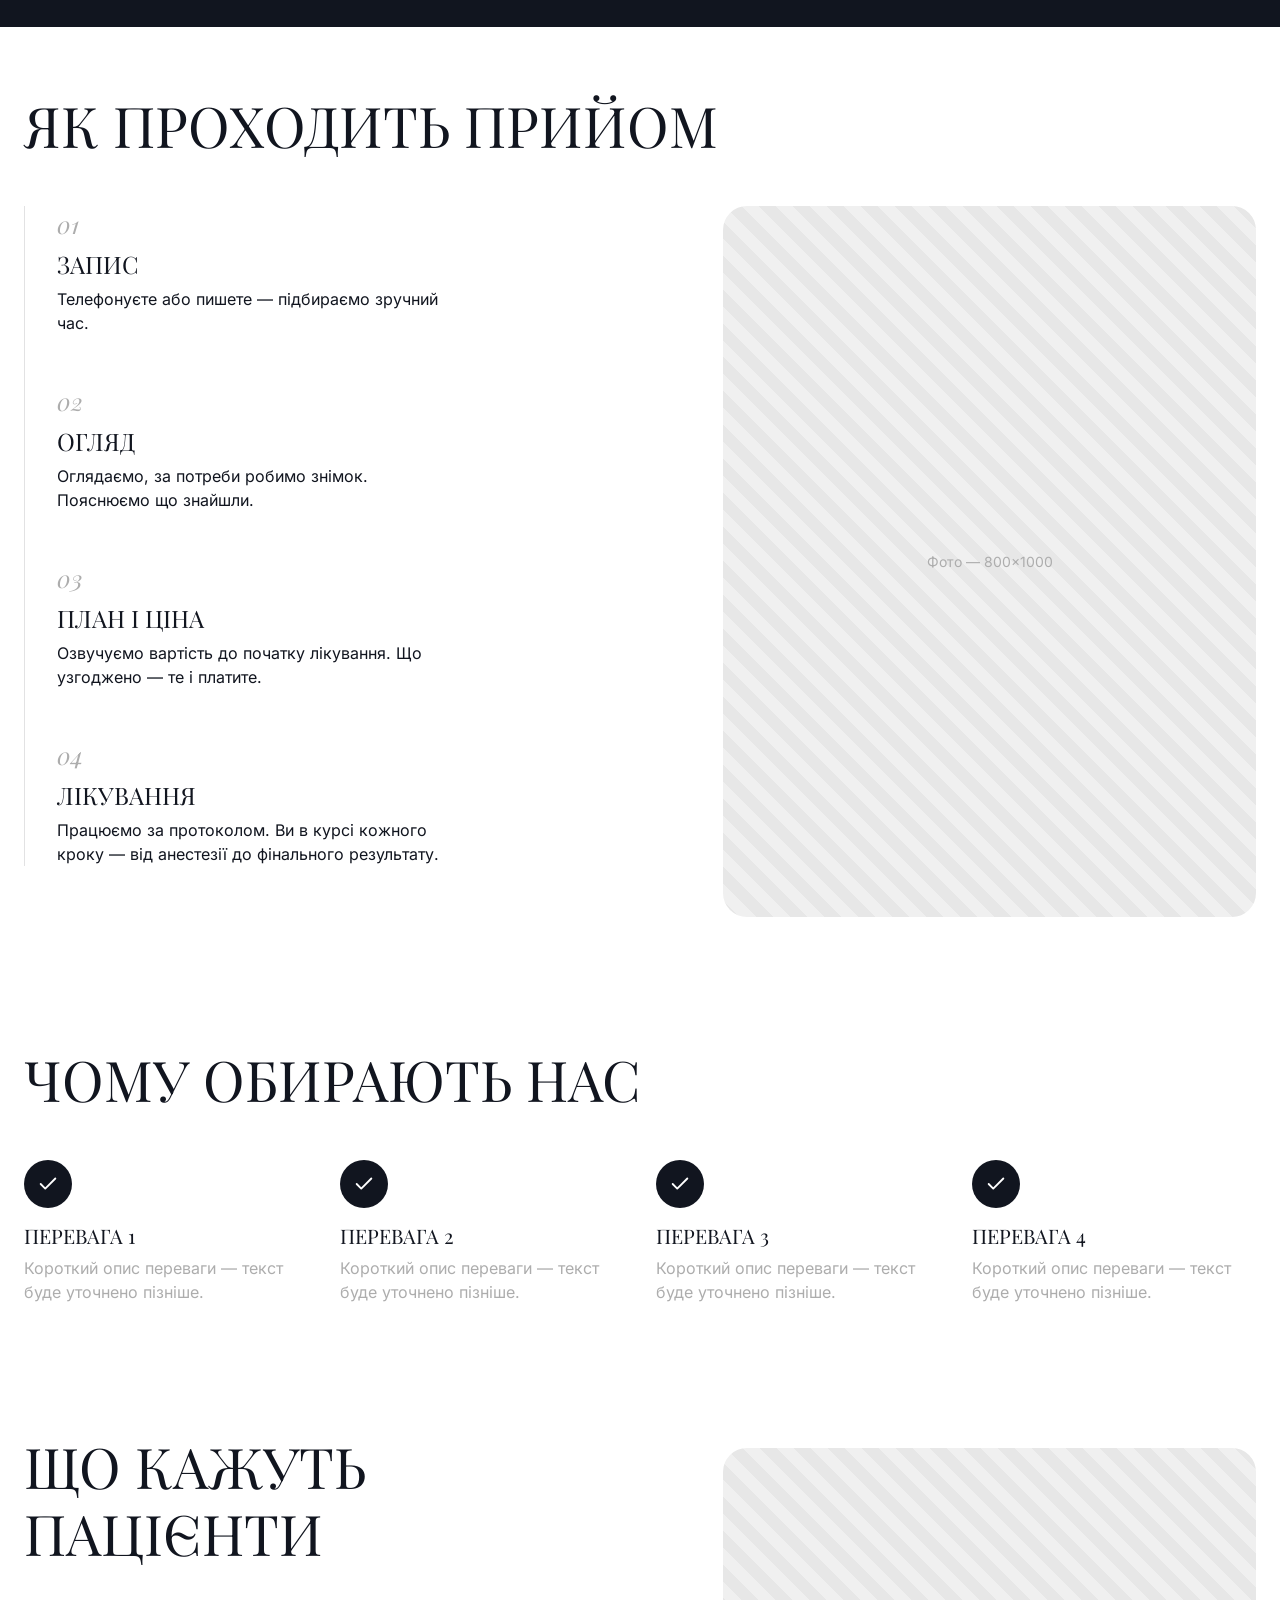
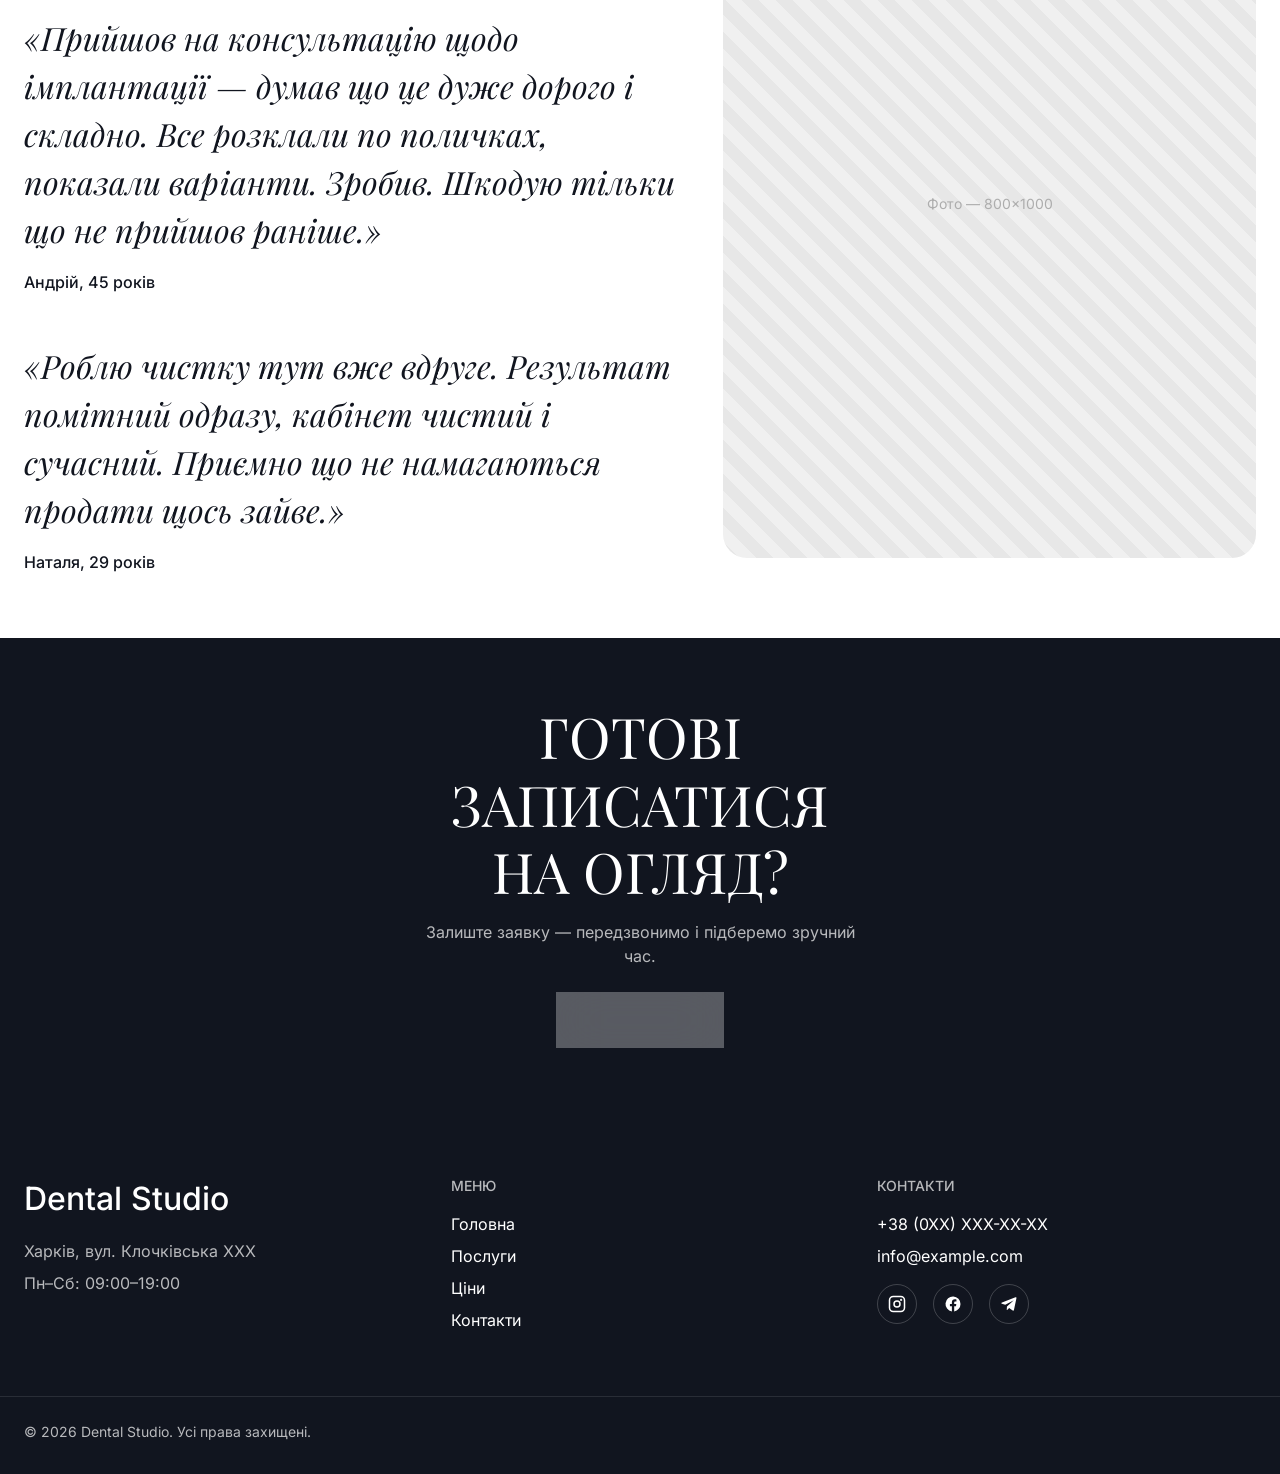
==== commit 745b3611: "Add booking modal markup and styles" ====
--- a/index.html
+++ b/index.html
@@ -308,7 +308,53 @@
     </div>
   </footer>
 
-  <!-- Task 11: booking modal -->
+  <div class="modal-overlay js-modal-overlay" hidden>
+    <div class="modal" role="dialog" aria-modal="true" aria-labelledby="modal-title">
+      <button type="button" class="modal__close js-modal-close" aria-label="Закрити">
+        <svg viewBox="0 0 24 24" fill="none" stroke="currentColor" stroke-width="2" stroke-linecap="round" aria-hidden="true">
+          <line x1="4" y1="4" x2="20" y2="20"></line>
+          <line x1="20" y1="4" x2="4" y2="20"></line>
+        </svg>
+      </button>
+
+      <h2 id="modal-title" class="modal__title">Запис на огляд</h2>
+      <p class="modal__subtitle">Залиште контакти — ми передзвонимо, щоб підтвердити час.</p>
+
+      <form class="modal__form js-booking-form" novalidate>
+        <div class="form-field">
+          <label for="booking-name">Ім'я</label>
+          <input type="text" id="booking-name" name="name" autocomplete="name" required>
+          <p class="form-field__error" data-error-for="name" role="alert"></p>
+        </div>
+
+        <div class="form-field">
+          <label for="booking-phone">Телефон</label>
+          <input type="tel" id="booking-phone" name="phone" autocomplete="tel" required>
+          <p class="form-field__error" data-error-for="phone" role="alert"></p>
+        </div>
+
+        <div class="form-field">
+          <label for="booking-service">Послуга</label>
+          <select id="booking-service" name="service">
+            <option value="Терапія">Терапія</option>
+            <option value="Гігієна">Гігієна</option>
+            <option value="Хірургія">Хірургія</option>
+            <option value="Протезування">Протезування</option>
+            <option value="Інше">Інше</option>
+          </select>
+        </div>
+
+        <div class="form-field">
+          <label for="booking-message">Коментар (необов'язково)</label>
+          <textarea id="booking-message" name="message" rows="3"></textarea>
+        </div>
+
+        <button type="submit" class="btn btn--solid">Надіслати заявку</button>
+
+        <p class="modal__status" data-status role="status" aria-live="polite"></p>
+      </form>
+    </div>
+  </div>
 
   <script type="module" src="js/main.js"></script>
 </body>
--- a/css/components.css
+++ b/css/components.css
@@ -27,6 +27,13 @@
   border: 1px solid var(--color-glass-border);
   -webkit-backdrop-filter: blur(var(--glass-blur));
   backdrop-filter: blur(var(--glass-blur));
+  color: var(--color-text-light);
+}
+
+.btn--solid {
+  padding: var(--space-3) var(--space-5);
+  border-radius: var(--radius-pill);
+  background-color: var(--color-bg-dark);
   color: var(--color-text-light);
 }
 
@@ -219,3 +226,115 @@
   );
   color: var(--color-text-muted-on-light);
 }
+
+/* Booking modal */
+.modal-overlay {
+  position: fixed;
+  inset: 0;
+  z-index: 200;
+  display: flex;
+  align-items: center;
+  justify-content: center;
+  padding: var(--space-4);
+  background-color: rgba(17, 21, 31, 0.6);
+}
+
+.modal-overlay[hidden] {
+  display: none;
+}
+
+.modal {
+  position: relative;
+  width: 100%;
+  max-width: 480px;
+  max-height: calc(100vh - var(--space-6));
+  overflow-y: auto;
+  background-color: var(--color-bg-light);
+  color: var(--color-text-dark);
+  border-radius: var(--radius-card);
+  padding: var(--space-5);
+}
+
+.modal__close {
+  position: absolute;
+  top: var(--space-3);
+  right: var(--space-3);
+  width: 36px;
+  height: 36px;
+  display: inline-flex;
+  align-items: center;
+  justify-content: center;
+  background: none;
+  border: none;
+  cursor: pointer;
+  color: var(--color-text-dark);
+}
+
+.modal__close svg {
+  width: 18px;
+  height: 18px;
+}
+
+.modal__title {
+  font-size: var(--fs-h3);
+  margin-bottom: var(--space-2);
+  padding-right: var(--space-6);
+}
+
+.modal__subtitle {
+  color: var(--color-text-muted-on-light);
+  margin-bottom: var(--space-4);
+}
+
+.modal__form {
+  display: flex;
+  flex-direction: column;
+  gap: var(--space-3);
+}
+
+.form-field {
+  display: flex;
+  flex-direction: column;
+  gap: var(--space-1);
+}
+
+.form-field label {
+  font-size: var(--fs-small);
+  font-weight: 500;
+}
+
+.form-field input,
+.form-field select,
+.form-field textarea {
+  padding: var(--space-2) var(--space-3);
+  border: 1px solid rgba(17, 21, 31, 0.2);
+  border-radius: 8px;
+  background-color: var(--color-bg-light);
+  font-family: var(--font-body);
+}
+
+.form-field input:focus,
+.form-field select:focus,
+.form-field textarea:focus {
+  outline: 2px solid var(--color-bg-dark);
+  outline-offset: 1px;
+}
+
+.form-field__error {
+  min-height: 1.25em;
+  font-size: var(--fs-small);
+  color: #c0392b;
+}
+
+.modal__status {
+  min-height: 1.5em;
+  font-size: var(--fs-small);
+}
+
+.modal__status[data-state="success"] {
+  color: #2e7d32;
+}
+
+.modal__status[data-state="error"] {
+  color: #c0392b;
+}
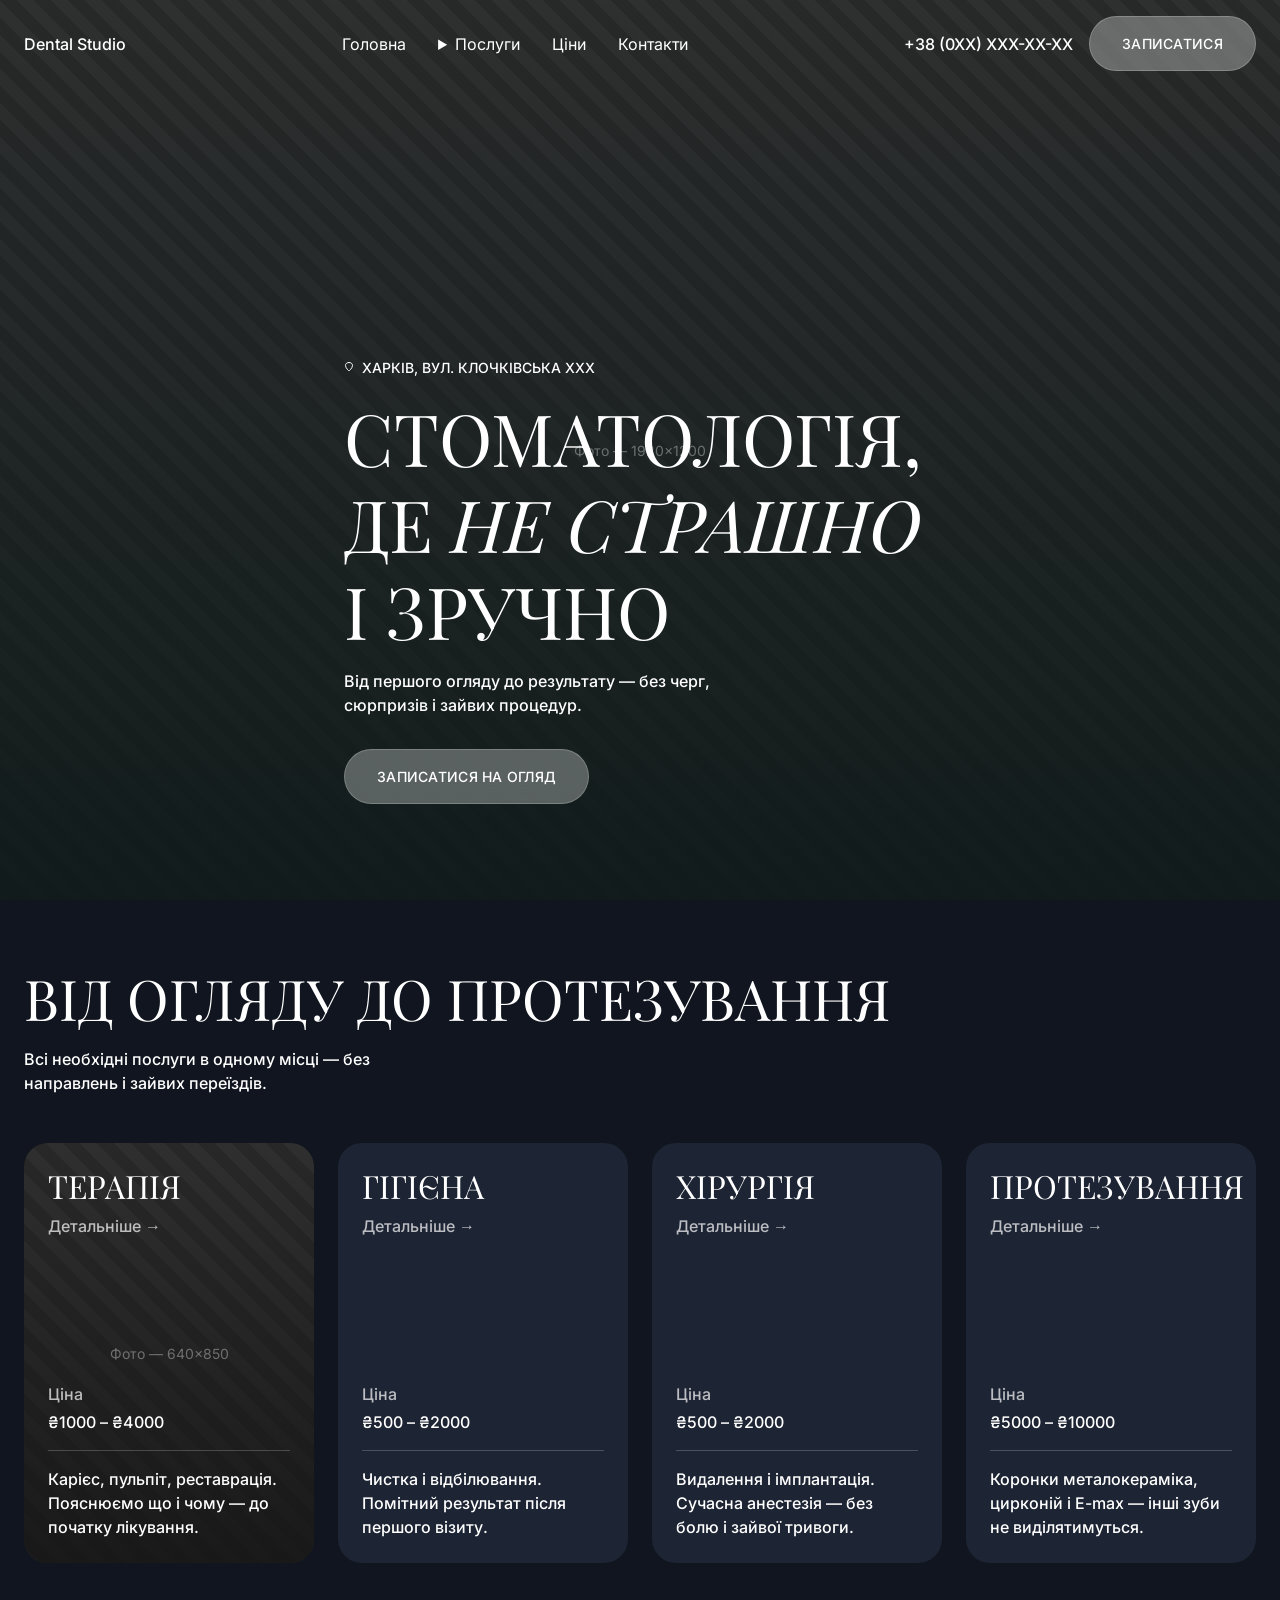
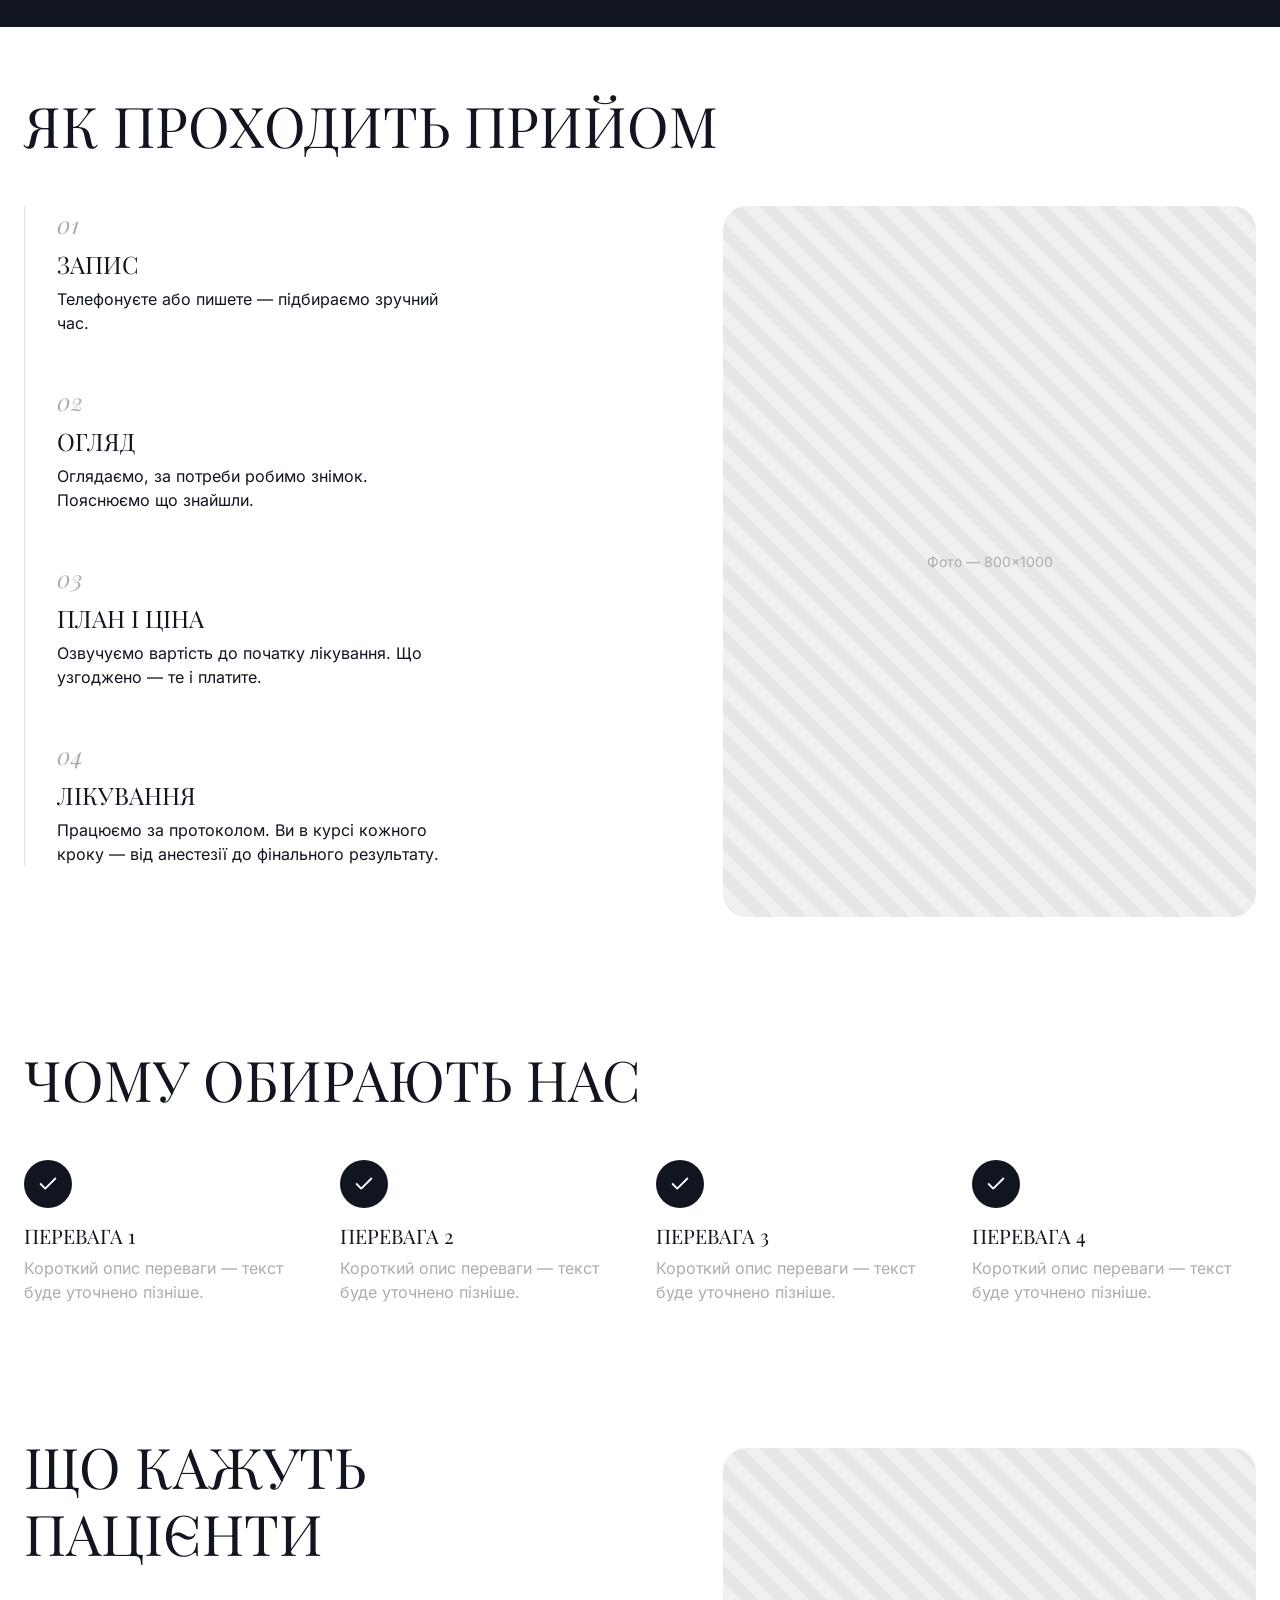
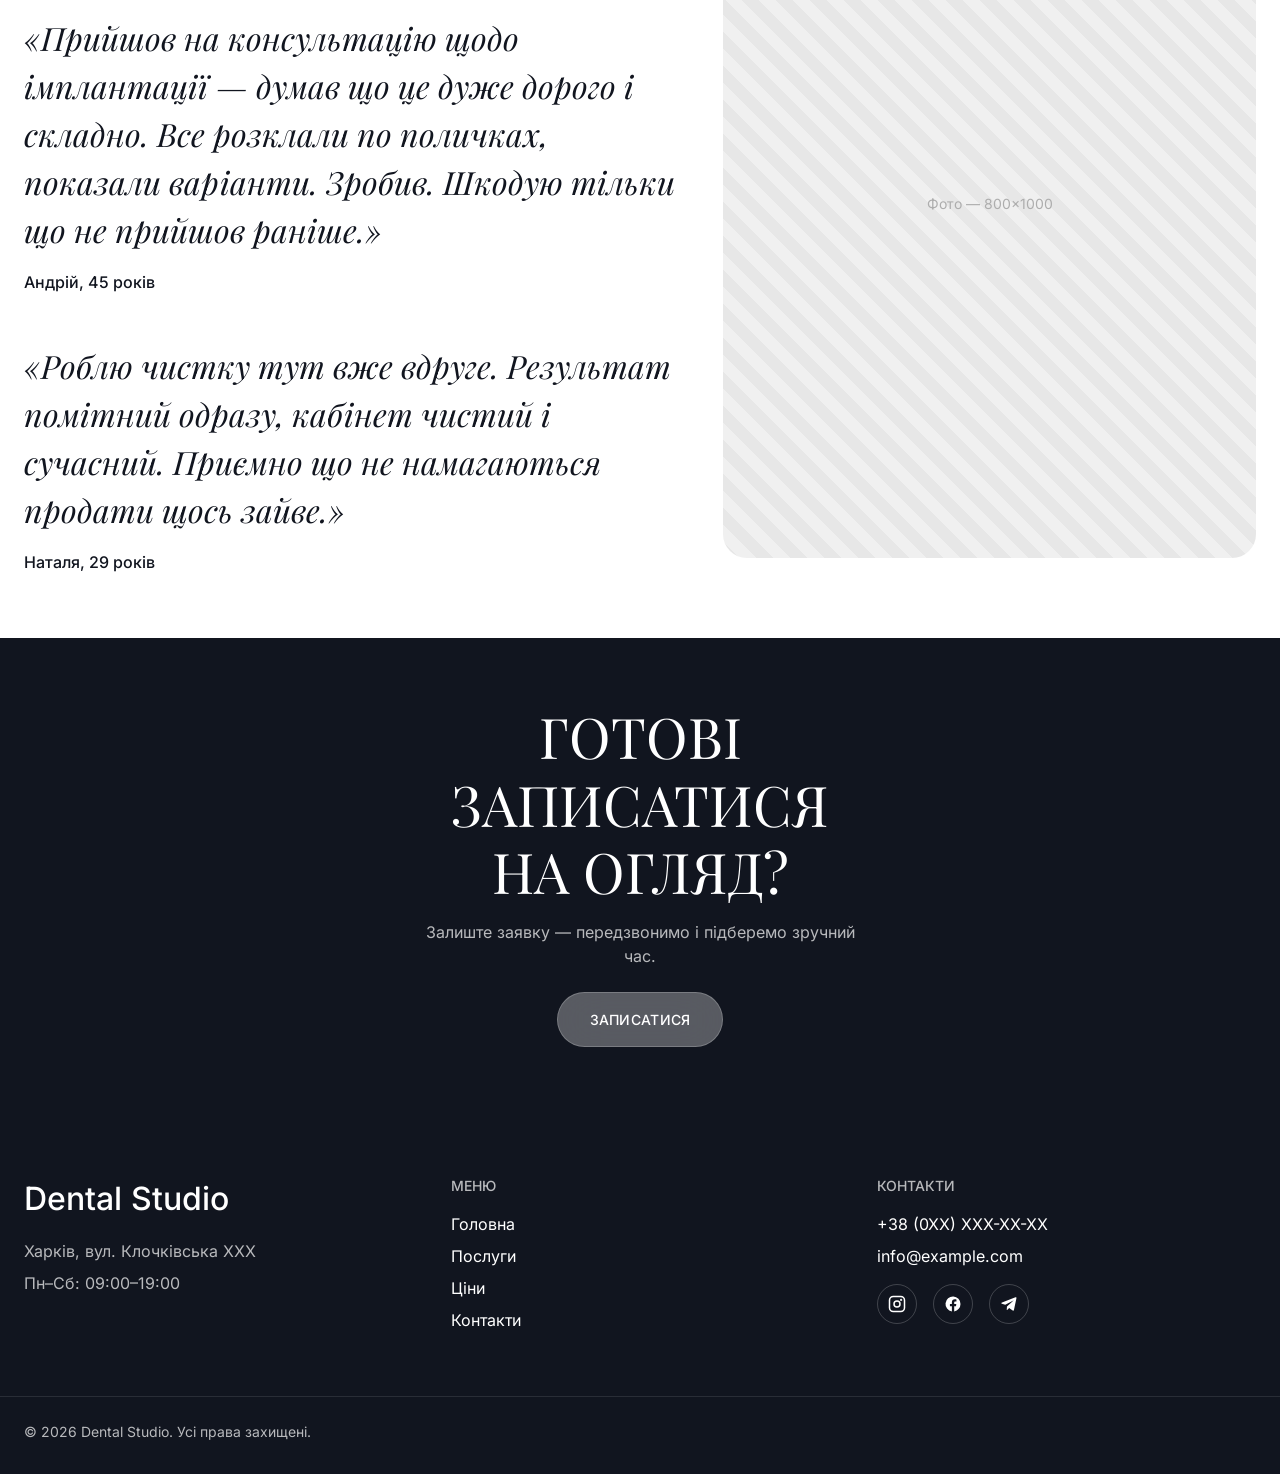
==== commit 5fc071ef: "Add header scroll state and scroll-reveal animations" ====
--- a/index.html
+++ b/index.html
@@ -14,6 +14,8 @@
   <link rel="stylesheet" href="css/sections.css">
 </head>
 <body>
+  <div id="scroll-sentinel" aria-hidden="true" style="position: absolute; top: 0; width: 1px; height: 1px;"></div>
+
   <a class="skip-link" href="#main">Перейти до контенту</a>
 
   <header class="header" id="header">
--- a/css/components.css
+++ b/css/components.css
@@ -338,3 +338,23 @@
 .modal__status[data-state="error"] {
   color: #c0392b;
 }
+
+/* Scroll-reveal */
+.reveal {
+  opacity: 0;
+  transform: translateY(24px);
+  transition: opacity 0.6s ease, transform 0.6s ease;
+}
+
+.reveal.is-visible {
+  opacity: 1;
+  transform: translateY(0);
+}
+
+@media (prefers-reduced-motion: reduce) {
+  .reveal {
+    opacity: 1;
+    transform: none;
+    transition: none;
+  }
+}
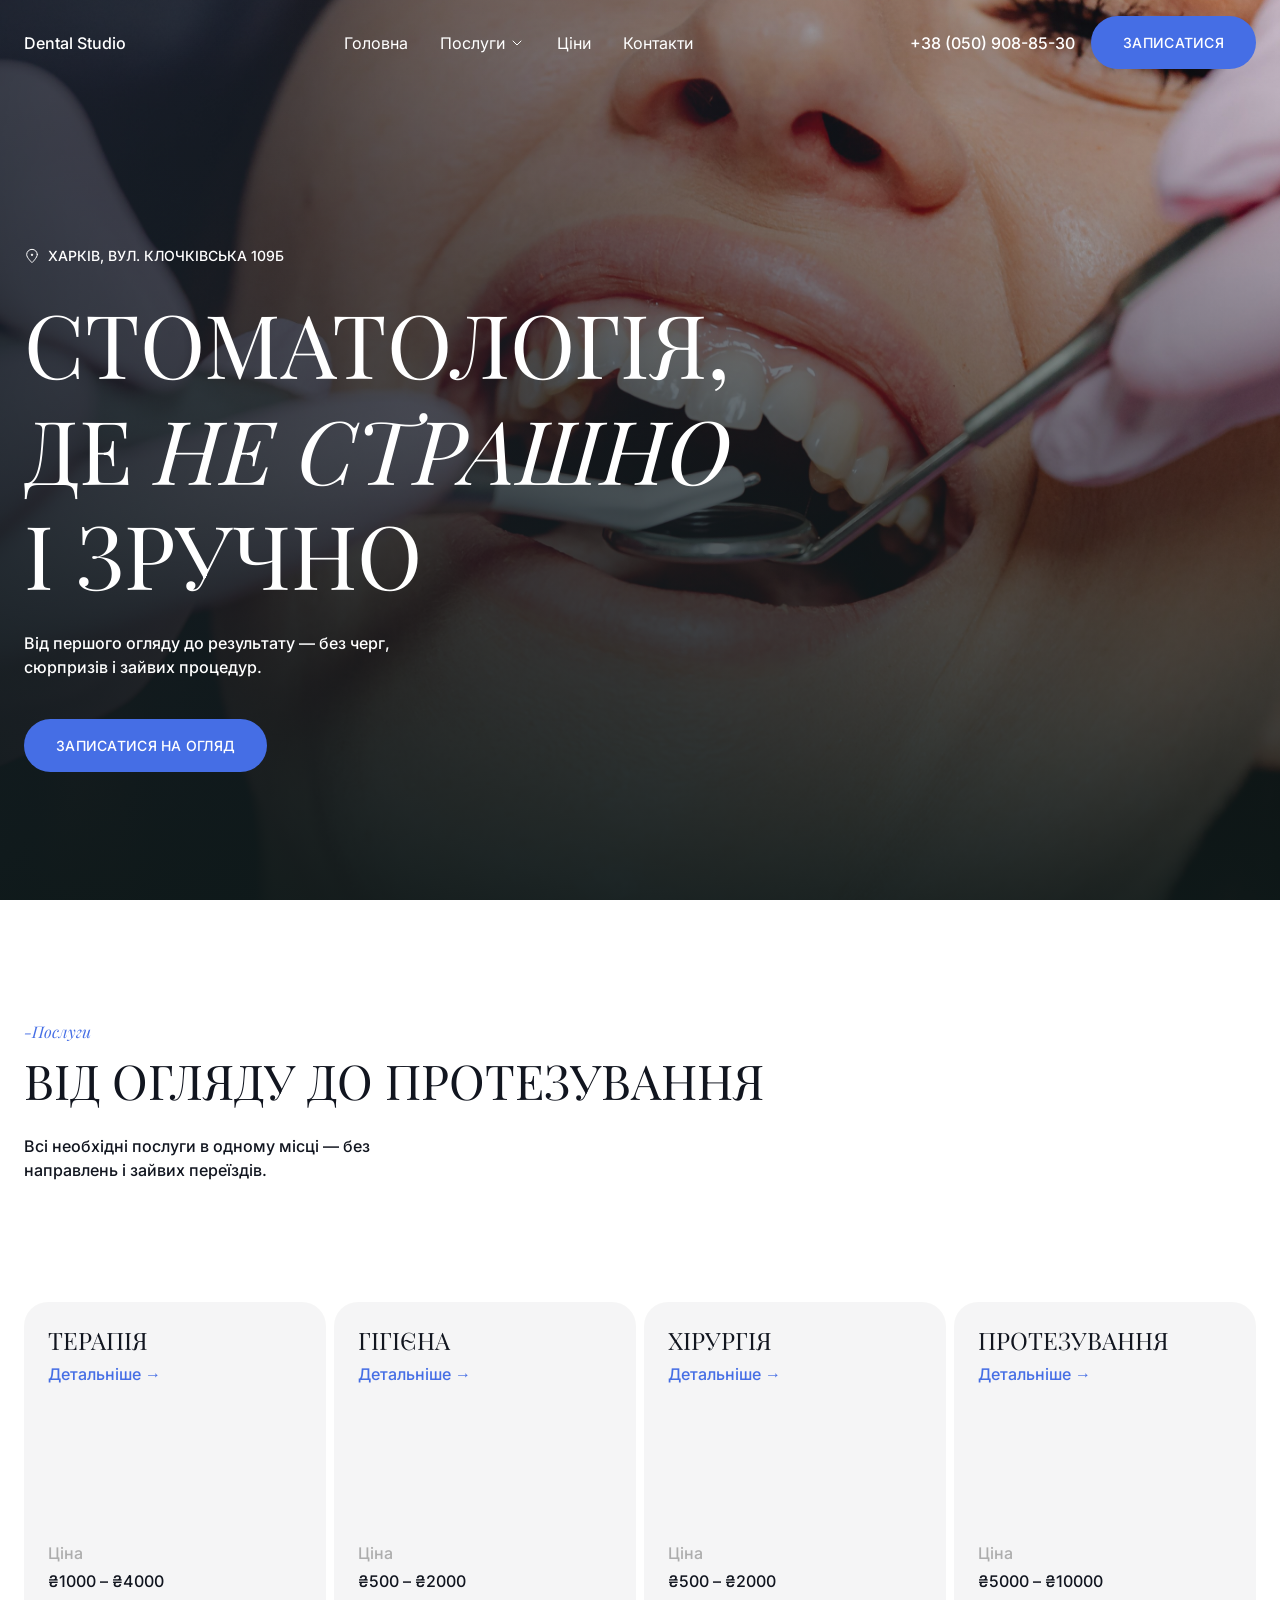
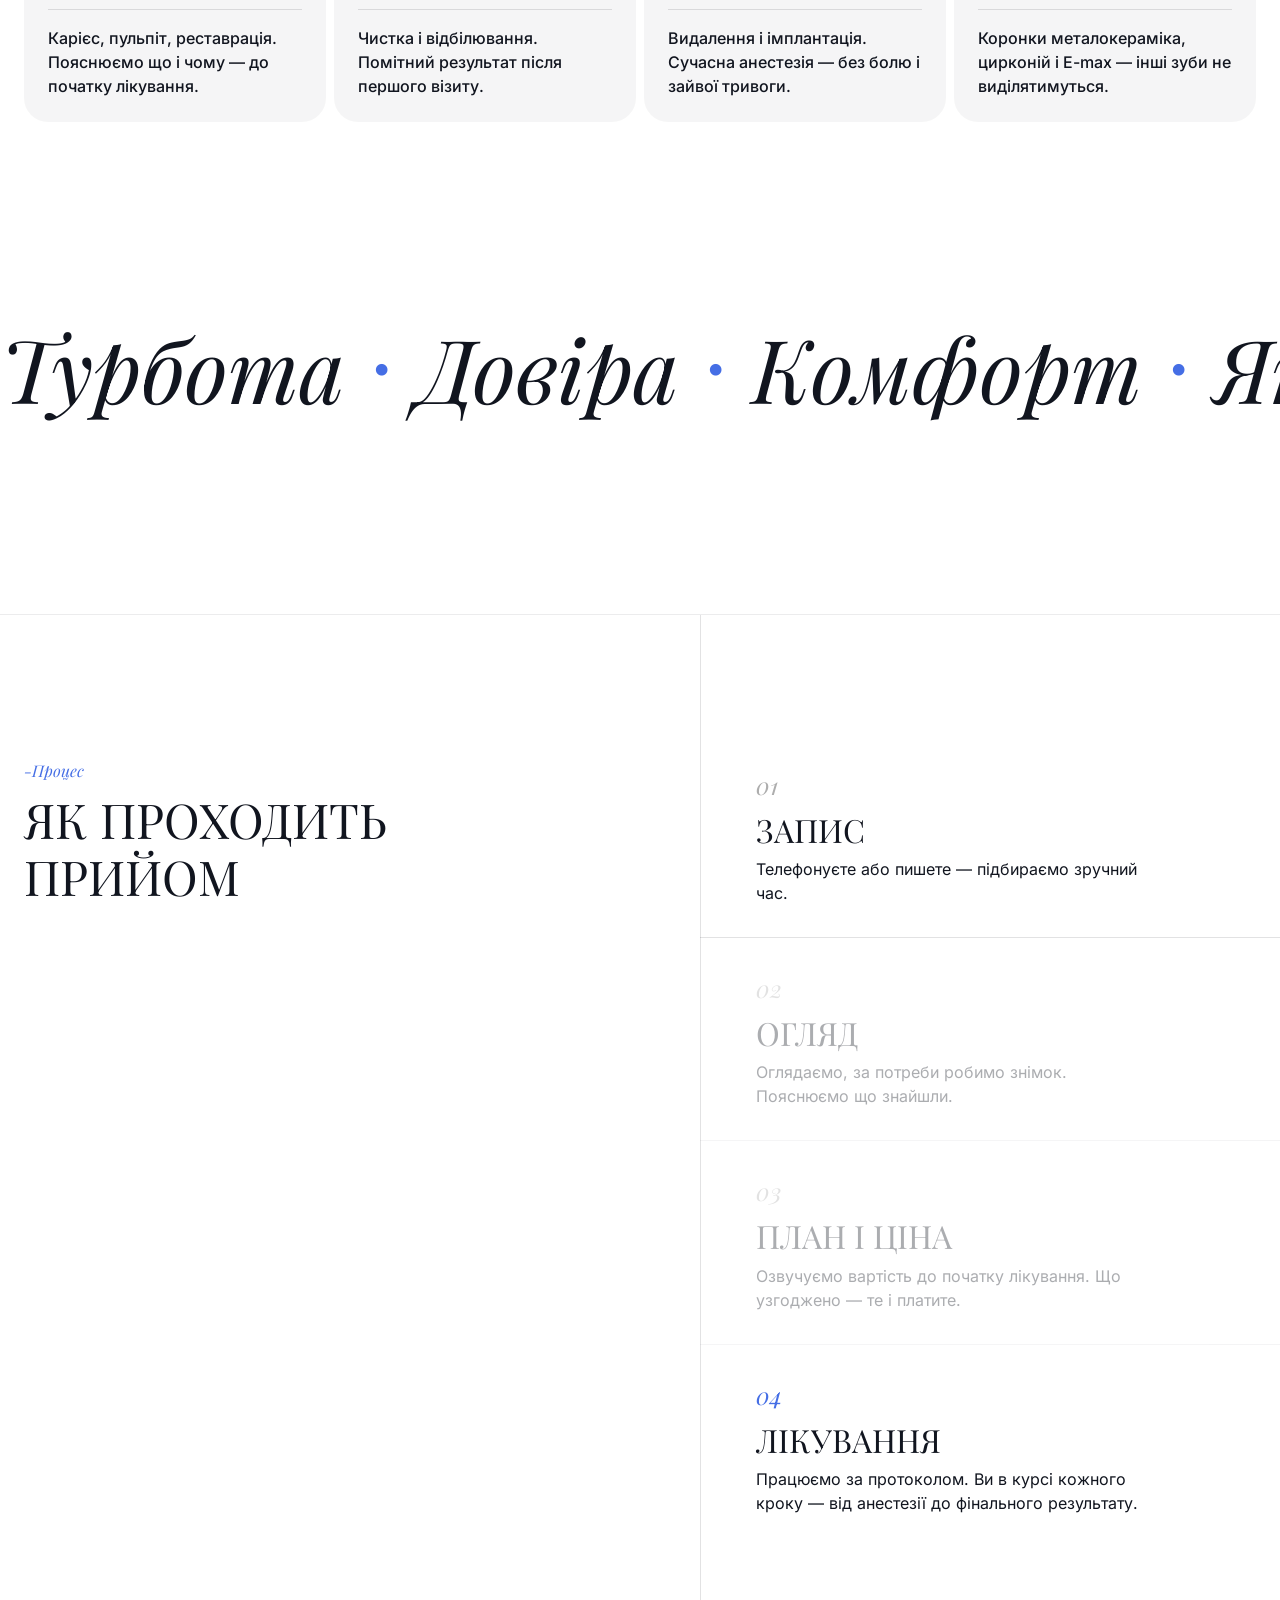
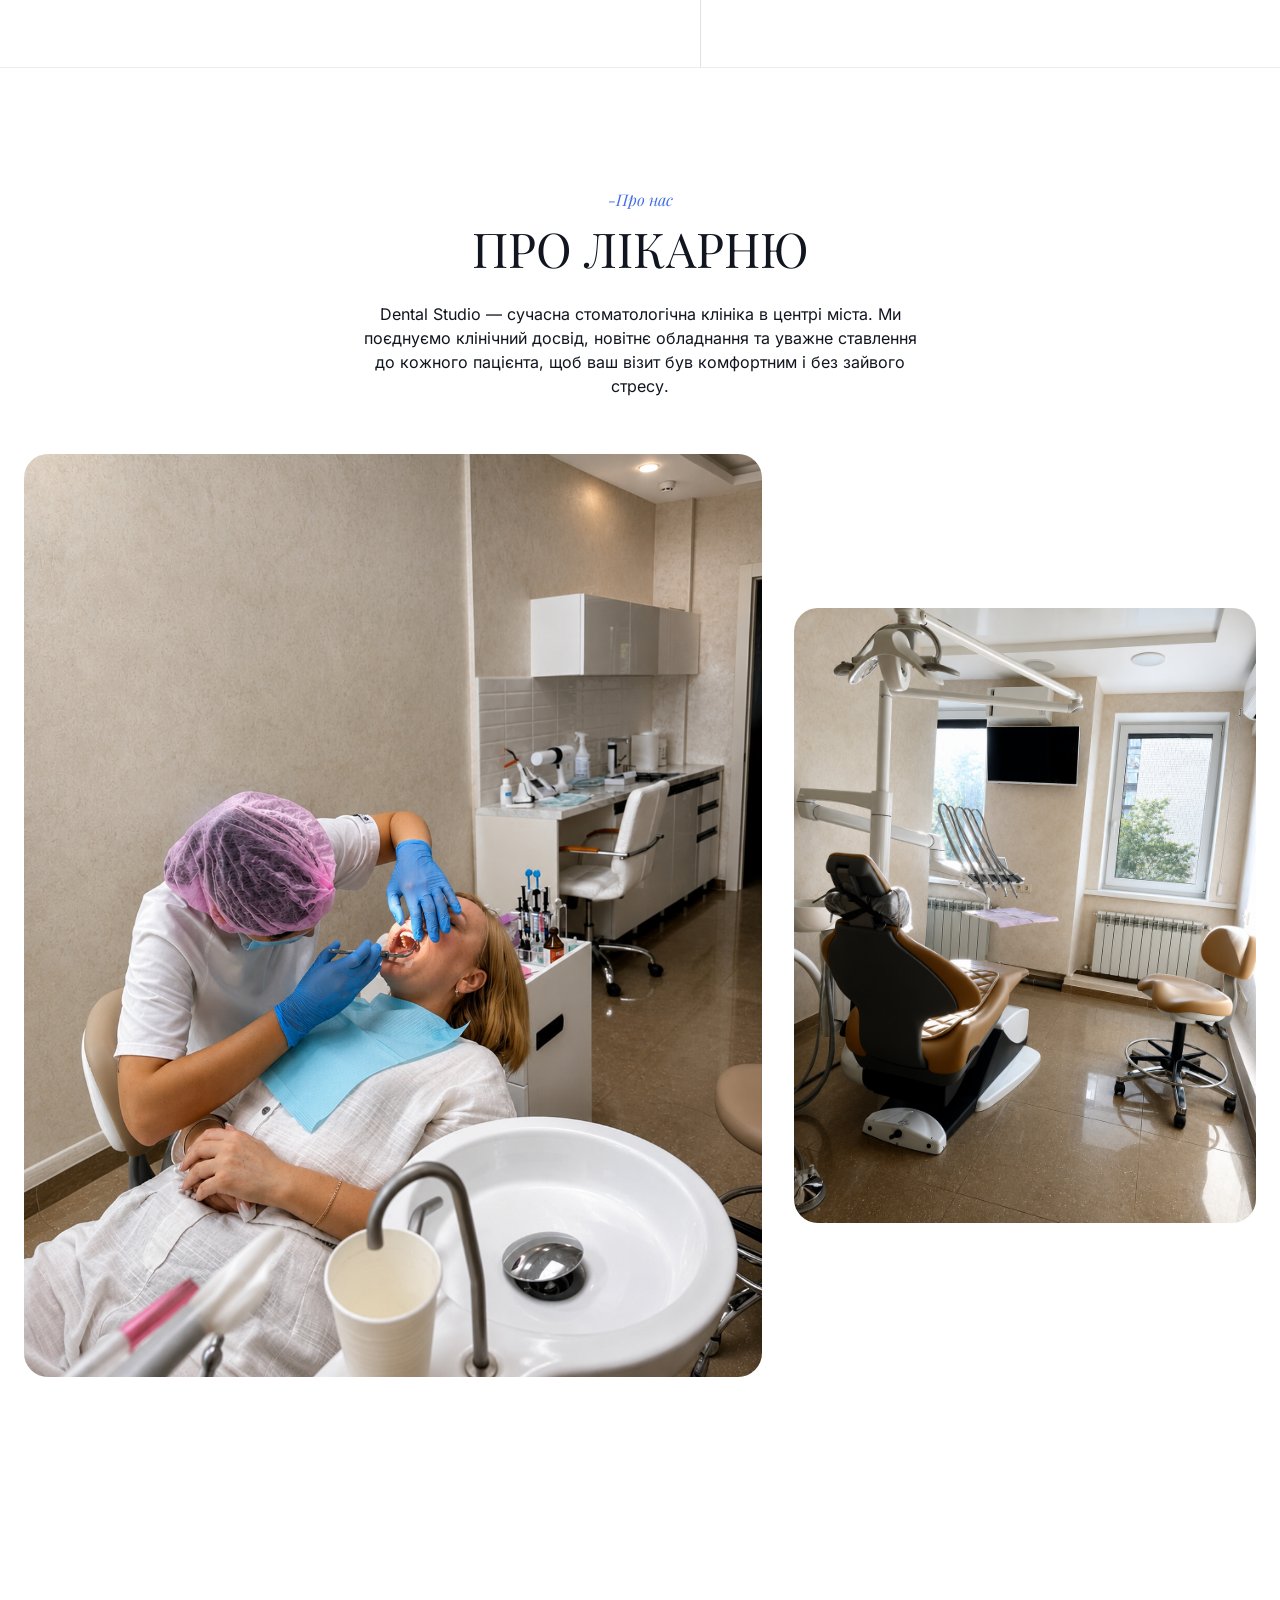
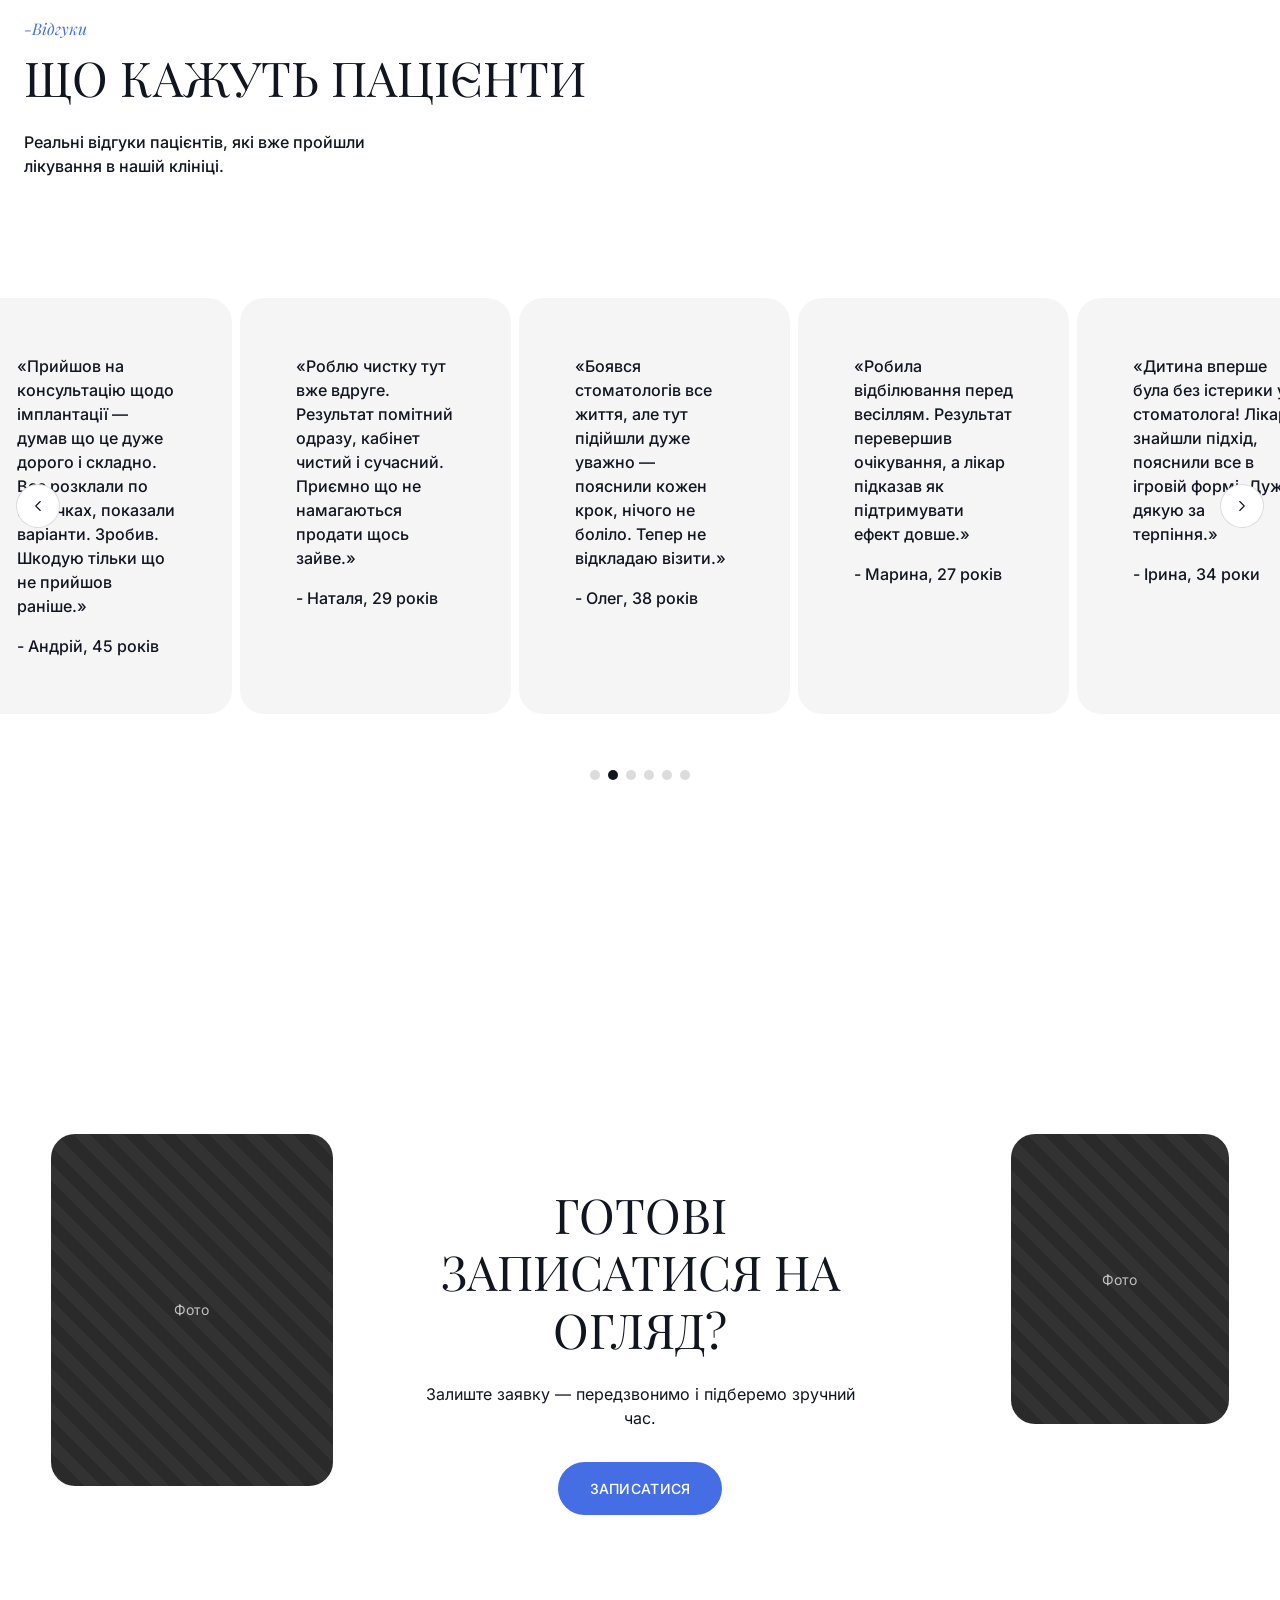
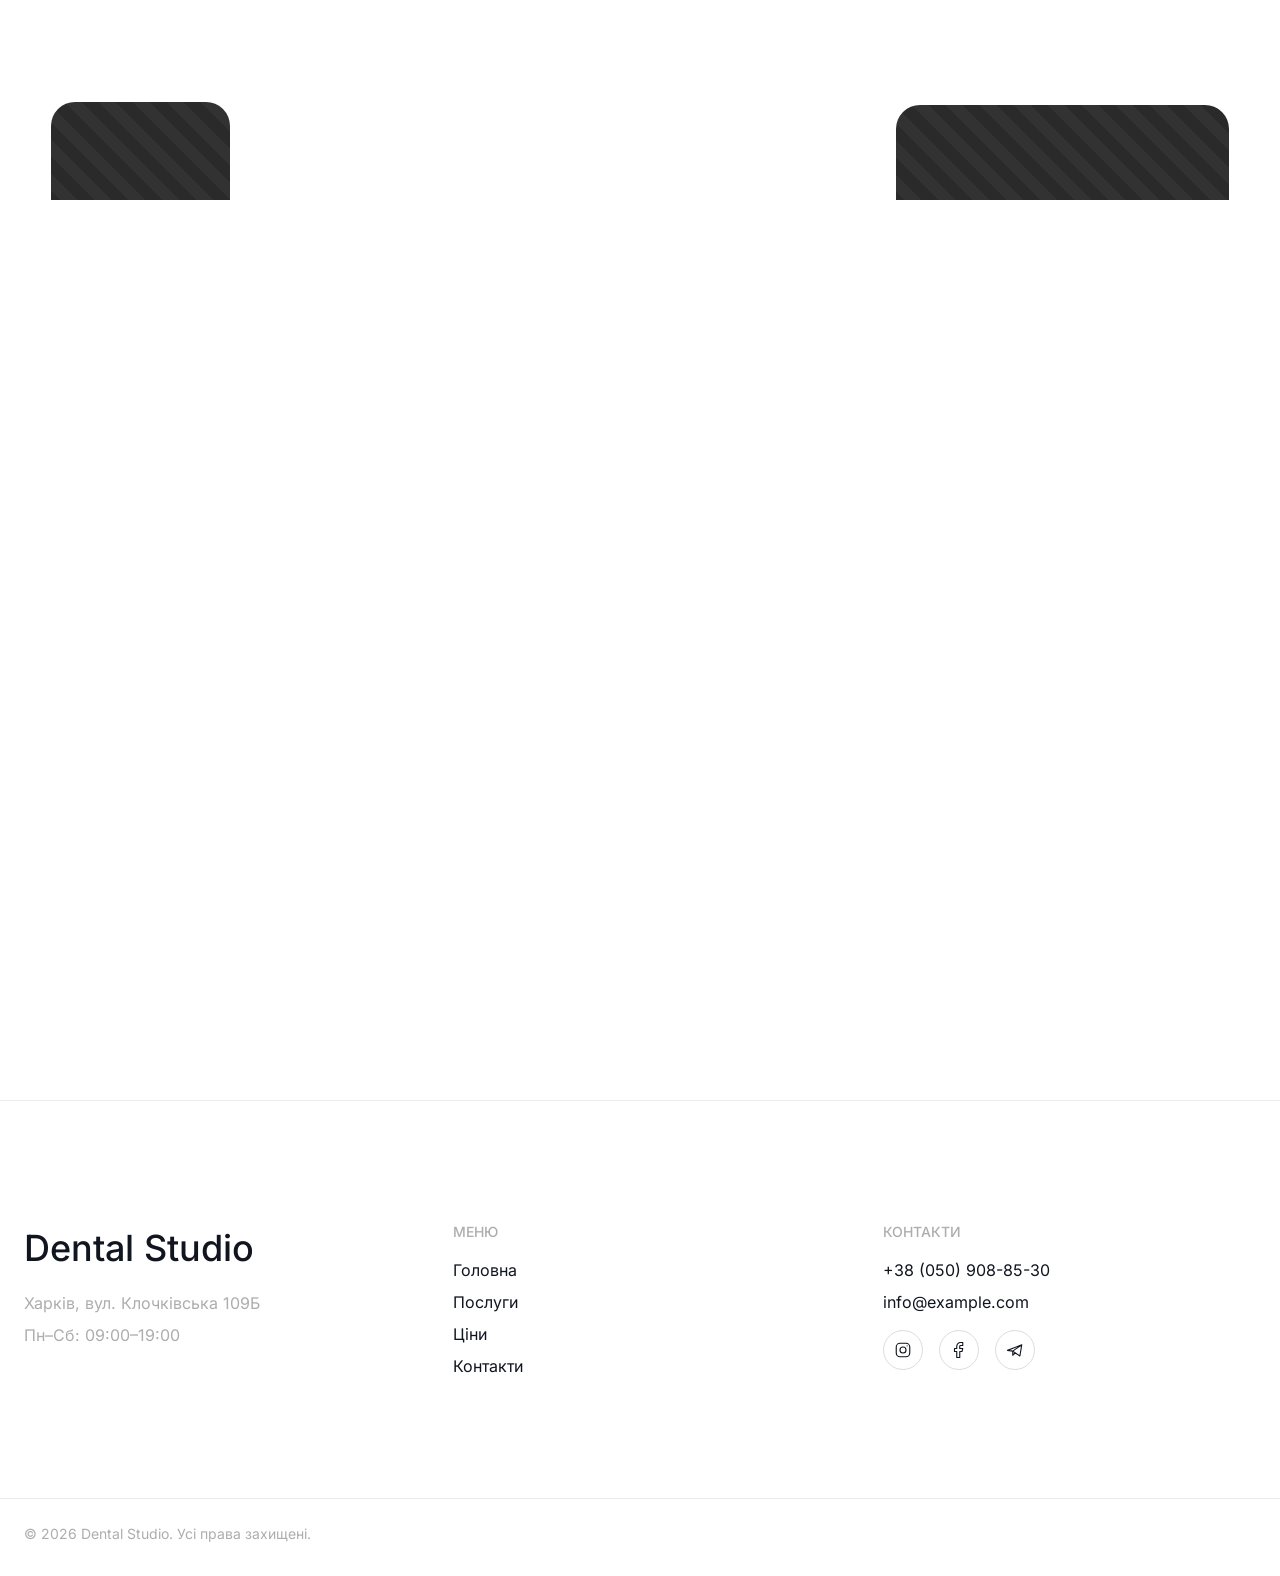
==== commit 3b3cd5b3: "latest landing cchanges" ====
--- a/index.html
+++ b/index.html
@@ -23,34 +23,68 @@
       <a href="#main" class="header__logo">Dental Studio</a>
 
       <nav class="nav" id="nav-menu" aria-label="Основна навігація">
+        <div class="nav__header">
+          <button type="button" class="nav__close js-nav-close" aria-label="Закрити меню">
+            <svg viewBox="0 0 24 24" fill="none" stroke="currentColor" stroke-width="1.5" stroke-linecap="round" stroke-linejoin="round" aria-hidden="true">
+              <path d="M6.75827 17.2426L12.0009 12M17.2435 6.75736L12.0009 12M12.0009 12L6.75827 6.75736M12.0009 12L17.2435 17.2426"></path>
+            </svg>
+          </button>
+        </div>
+
         <ul class="nav__list">
           <li><a href="index.html" class="nav__link">Головна</a></li>
           <li>
             <details class="nav-dropdown">
-              <summary class="nav__link nav-dropdown__summary">Послуги</summary>
+              <summary class="nav__link nav-dropdown__summary">
+                Послуги
+                <svg class="nav-dropdown__chevron" viewBox="0 0 24 24" fill="none" stroke="currentColor" stroke-width="1.5" stroke-linecap="round" stroke-linejoin="round" aria-hidden="true">
+                  <path d="M6 9L12 15L18 9"></path>
+                </svg>
+              </summary>
               <ul class="nav-dropdown__menu">
-                <li><a href="#services">Терапія</a></li>
-                <li><a href="#services">Гігієна</a></li>
-                <li><a href="#services">Хірургія</a></li>
-                <li><a href="#services">Протезування</a></li>
+                <li><a href="terapia.html">Терапія</a></li>
+                <li><a href="gigena.html">Гігієна</a></li>
+                <li><a href="hirurgia.html">Хірургія</a></li>
+                <li><a href="protezuvannia.html">Протезування</a></li>
               </ul>
             </details>
           </li>
-          <!-- TODO: point to a dedicated prices page once it exists -->
-          <li><a href="#" class="nav__link">Ціни</a></li>
-          <li><a href="#contacts" class="nav__link">Контакти</a></li>
+          <li><a href="prices.html" class="nav__link">Ціни</a></li>
+          <li><a href="contacts.html" class="nav__link">Контакти</a></li>
         </ul>
+
+        <div class="nav__contact">
+          <a href="tel:+380509088530" class="nav__contact-phone">+38 (050) 908-85-30</a>
+          <div class="nav__socials">
+            <a href="https://www.instagram.com/dr.fomenkoirina/" target="_blank" rel="noopener" aria-label="Instagram" class="footer__social">
+              <svg viewBox="0 0 24 24" fill="none" stroke="currentColor" stroke-width="1.5" stroke-linecap="round" stroke-linejoin="round" aria-hidden="true">
+                <path d="M12 16C14.2091 16 16 14.2091 16 12C16 9.79086 14.2091 8 12 8C9.79086 8 8 9.79086 8 12C8 14.2091 9.79086 16 12 16Z"></path>
+                <path d="M3 16V8C3 5.23858 5.23858 3 8 3H16C18.7614 3 21 5.23858 21 8V16C21 18.7614 18.7614 21 16 21H8C5.23858 21 3 18.7614 3 16Z"></path>
+                <path d="M17.5 6.51L17.51 6.49889"></path>
+              </svg>
+            </a>
+            <a href="https://www.facebook.com/groups/1414375409122479/" target="_blank" rel="noopener" aria-label="Facebook" class="footer__social">
+              <svg viewBox="0 0 24 24" fill="none" stroke="currentColor" stroke-width="1.5" stroke-linecap="round" stroke-linejoin="round" aria-hidden="true">
+                <path d="M17 2H14C12.6739 2 11.4021 2.52678 10.4645 3.46447C9.52678 4.40215 9 5.67392 9 7V10H6V14H9V22H13V14H16L17 10H13V7C13 6.73478 13.1054 6.48043 13.2929 6.29289C13.4804 6.10536 13.7348 6 14 6H17V2Z"></path>
+              </svg>
+            </a>
+            <a href="https://t.me/irenfomenko" target="_blank" rel="noopener" aria-label="Telegram" class="footer__social">
+              <svg viewBox="0 0 24 24" fill="none" stroke="currentColor" stroke-width="1.5" stroke-linecap="round" stroke-linejoin="round" aria-hidden="true">
+                <path d="M21 5L2 12.5L9 13.5M21 5L18.5 20L9 13.5M21 5L9 13.5M9 13.5V19L12.2488 15.7229"></path>
+              </svg>
+            </a>
+          </div>
+        </div>
       </nav>
 
       <div class="header__actions">
-        <!-- TODO: replace with the clinic's real phone number -->
-        <a href="tel:+380000000000" class="header__phone">+38 (0XX) XXX-XX-XX</a>
+        <a href="tel:+380509088530" class="header__phone">+38 (050) 908-85-30</a>
         <button type="button" class="btn btn--pill js-open-modal">ЗАПИСАТИСЯ</button>
         <button type="button" class="nav__toggle js-nav-toggle" aria-expanded="false" aria-controls="nav-menu" aria-label="Відкрити меню">
-          <svg viewBox="0 0 24 24" fill="none" stroke="currentColor" stroke-width="2" stroke-linecap="round" aria-hidden="true">
-            <line x1="3" y1="6" x2="21" y2="6"></line>
-            <line x1="3" y1="12" x2="21" y2="12"></line>
-            <line x1="3" y1="18" x2="21" y2="18"></line>
+          <svg viewBox="0 0 24 24" fill="none" stroke="currentColor" stroke-width="1.5" stroke-linecap="round" stroke-linejoin="round" aria-hidden="true">
+            <path d="M3 5H21"></path>
+            <path d="M3 12H21"></path>
+            <path d="M3 19H21"></path>
           </svg>
         </button>
       </div>
@@ -59,47 +93,48 @@
 
   <main id="main">
     <section class="hero" id="hero">
-      <div class="img-placeholder hero__bg" style="--ph-aspect-ratio: 16/10;" role="img" aria-label="Фото кабінету клініки (буде додано пізніше)">
-        Фото — 1920×1200
-      </div>
+      <picture class="hero__bg">
+        <source media="(min-width: 768px)" srcset="assets/images/hero.png">
+        <img src="assets/images/hero_mobile.png" alt="Кабінет клініки Dental Studio" fetchpriority="high">
+      </picture>
       <div class="hero__overlay"></div>
 
       <div class="container hero__content">
-        <p class="hero__location">
-          <svg width="10" height="10" viewBox="0 0 10 10" fill="none" stroke="currentColor" stroke-width="1" aria-hidden="true">
-            <path d="M5 9C5 9 8.5 6 8.5 3.5C8.5 1.6 6.9 0.5 5 0.5C3.1 0.5 1.5 1.6 1.5 3.5C1.5 6 5 9 5 9Z"></path>
+        <p class="hero__location reveal">
+          <svg width="16" height="16" viewBox="0 0 24 24" fill="none" stroke="currentColor" stroke-width="1.5" stroke-linecap="round" stroke-linejoin="round" aria-hidden="true">
+            <path d="M20 10C20 14.4183 12 22 12 22C12 22 4 14.4183 4 10C4 5.58172 7.58172 2 12 2C16.4183 2 20 5.58172 20 10Z"></path>
+            <path d="M12 11C12.5523 11 13 10.5523 13 10C13 9.44772 12.5523 9 12 9C11.4477 9 11 9.44772 11 10C11 10.5523 11.4477 11 12 11Z" fill="currentColor"></path>
           </svg>
-          <!-- TODO: replace with the clinic's real city and address -->
-          <span>Харків, вул. Клочківська ХХХ</span>
+          <span>Харків, вул. Клочківська 109Б</span>
         </p>
 
-        <h1 class="hero__title">
+        <h1 class="hero__title reveal">
           Стоматологія,<br>
           де <em>не страшно</em><br>
           і зручно
         </h1>
 
-        <p class="hero__subtitle">
+        <p class="hero__subtitle reveal">
           Від першого огляду до результату — без черг, сюрпризів і зайвих процедур.
         </p>
 
-        <button type="button" class="btn btn--pill js-open-modal">Записатися на огляд</button>
+        <button type="button" class="btn btn--pill js-open-modal reveal">Записатися на огляд</button>
       </div>
     </section>
     <section class="services" id="services">
       <div class="container">
+        <p class="section-eyebrow">-Послуги</p>
         <h2 class="section-title">Від огляду до протезування</h2>
         <p class="section-intro">Всі необхідні послуги в одному місці — без направлень і зайвих переїздів.</p>
 
         <div class="services__grid">
-          <article class="service-card service-card--photo">
+          <article class="service-card">
             <div class="img-placeholder service-card__bg" style="--ph-aspect-ratio: 3/4;" role="img" aria-label="Фото — Терапія (буде додано пізніше)">Фото — 640×850</div>
             <div class="service-card__overlay"></div>
             <div class="service-card__content">
               <div>
                 <h3 class="service-card__title">Терапія</h3>
-                <!-- TODO: link to dedicated service page -->
-                <a href="#" class="service-card__link">Детальніше →</a>
+                <a href="terapia.html" class="service-card__link">Детальніше →</a>
               </div>
               <div>
                 <p class="service-card__price-label">Ціна</p>
@@ -110,10 +145,12 @@
           </article>
 
           <article class="service-card">
+            <div class="img-placeholder service-card__bg" style="--ph-aspect-ratio: 3/4;" role="img" aria-label="Фото — Гігієна (буде додано пізніше)">Фото — 640×850</div>
+            <div class="service-card__overlay"></div>
             <div class="service-card__content">
               <div>
                 <h3 class="service-card__title">Гігієна</h3>
-                <a href="#" class="service-card__link">Детальніше →</a>
+                <a href="gigena.html" class="service-card__link">Детальніше →</a>
               </div>
               <div>
                 <p class="service-card__price-label">Ціна</p>
@@ -124,10 +161,12 @@
           </article>
 
           <article class="service-card">
+            <div class="img-placeholder service-card__bg" style="--ph-aspect-ratio: 3/4;" role="img" aria-label="Фото — Хірургія (буде додано пізніше)">Фото — 640×850</div>
+            <div class="service-card__overlay"></div>
             <div class="service-card__content">
               <div>
                 <h3 class="service-card__title">Хірургія</h3>
-                <a href="#" class="service-card__link">Детальніше →</a>
+                <a href="hirurgia.html" class="service-card__link">Детальніше →</a>
               </div>
               <div>
                 <p class="service-card__price-label">Ціна</p>
@@ -138,10 +177,12 @@
           </article>
 
           <article class="service-card">
+            <div class="img-placeholder service-card__bg" style="--ph-aspect-ratio: 3/4;" role="img" aria-label="Фото — Протезування (буде додано пізніше)">Фото — 640×850</div>
+            <div class="service-card__overlay"></div>
             <div class="service-card__content">
               <div>
                 <h3 class="service-card__title">Протезування</h3>
-                <a href="#" class="service-card__link">Детальніше →</a>
+                <a href="protezuvannia.html" class="service-card__link">Детальніше →</a>
               </div>
               <div>
                 <p class="service-card__price-label">Ціна</p>
@@ -153,114 +194,177 @@
         </div>
       </div>
     </section>
+    <div class="marquee" aria-hidden="true">
+      <div class="marquee__track">
+        <div class="marquee__group">
+          <span class="marquee__item">Турбота</span>
+          <span class="marquee__dot">·</span>
+          <span class="marquee__item">Довіра</span>
+          <span class="marquee__dot">·</span>
+          <span class="marquee__item">Комфорт</span>
+          <span class="marquee__dot">·</span>
+          <span class="marquee__item">Якість</span>
+          <span class="marquee__dot">·</span>
+          <span class="marquee__item">Результат</span>
+          <span class="marquee__dot">·</span>
+          <span class="marquee__item">Прозорість</span>
+          <span class="marquee__dot">·</span>
+          <span class="marquee__item">Надійність</span>
+          <span class="marquee__dot">·</span>
+          <span class="marquee__item">Сучасність</span>
+          <span class="marquee__dot">·</span>
+          <span class="marquee__item">Уважність</span>
+          <span class="marquee__dot">·</span>
+          <span class="marquee__item">Точність</span>
+          <span class="marquee__dot">·</span>
+        </div>
+        <div class="marquee__group">
+          <span class="marquee__item">Турбота</span>
+          <span class="marquee__dot">·</span>
+          <span class="marquee__item">Довіра</span>
+          <span class="marquee__dot">·</span>
+          <span class="marquee__item">Комфорт</span>
+          <span class="marquee__dot">·</span>
+          <span class="marquee__item">Якість</span>
+          <span class="marquee__dot">·</span>
+          <span class="marquee__item">Результат</span>
+          <span class="marquee__dot">·</span>
+          <span class="marquee__item">Прозорість</span>
+          <span class="marquee__dot">·</span>
+          <span class="marquee__item">Надійність</span>
+          <span class="marquee__dot">·</span>
+          <span class="marquee__item">Сучасність</span>
+          <span class="marquee__dot">·</span>
+          <span class="marquee__item">Уважність</span>
+          <span class="marquee__dot">·</span>
+          <span class="marquee__item">Точність</span>
+          <span class="marquee__dot">·</span>
+        </div>
+      </div>
+    </div>
     <section class="process" id="process">
+      <div class="container process__layout">
+        <div class="process__heading">
+          <p class="section-eyebrow">-Процес</p>
+          <h2 class="section-title">Як проходить прийом</h2>
+        </div>
+
+        <ol class="process__steps">
+          <li class="process__step is-active">
+            <span class="process__number">01</span>
+            <h3 class="process__title">Запис</h3>
+            <p class="process__text">Телефонуєте або пишете — підбираємо зручний час.</p>
+          </li>
+          <li class="process__step">
+            <span class="process__number">02</span>
+            <h3 class="process__title">Огляд</h3>
+            <p class="process__text">Оглядаємо, за потреби робимо знімок. Пояснюємо що знайшли.</p>
+          </li>
+          <li class="process__step">
+            <span class="process__number">03</span>
+            <h3 class="process__title">План і ціна</h3>
+            <p class="process__text">Озвучуємо вартість до початку лікування. Що узгоджено — те і платите.</p>
+          </li>
+          <li class="process__step">
+            <span class="process__number">04</span>
+            <h3 class="process__title">Лікування</h3>
+            <p class="process__text">Працюємо за протоколом. Ви в курсі кожного кроку — від анестезії до фінального результату.</p>
+          </li>
+        </ol>
+      </div>
+    </section>
+    <section class="about" id="about">
       <div class="container">
-        <h2 class="section-title">Як проходить прийом</h2>
-
-        <div class="process__layout">
-          <ol class="process__steps">
-            <li class="process__step">
-              <span class="process__number">01</span>
-              <h3 class="process__title">Запис</h3>
-              <p class="process__text">Телефонуєте або пишете — підбираємо зручний час.</p>
-            </li>
-            <li class="process__step">
-              <span class="process__number">02</span>
-              <h3 class="process__title">Огляд</h3>
-              <p class="process__text">Оглядаємо, за потреби робимо знімок. Пояснюємо що знайшли.</p>
-            </li>
-            <li class="process__step">
-              <span class="process__number">03</span>
-              <h3 class="process__title">План і ціна</h3>
-              <p class="process__text">Озвучуємо вартість до початку лікування. Що узгоджено — те і платите.</p>
-            </li>
-            <li class="process__step">
-              <span class="process__number">04</span>
-              <h3 class="process__title">Лікування</h3>
-              <p class="process__text">Працюємо за протоколом. Ви в курсі кожного кроку — від анестезії до фінального результату.</p>
-            </li>
-          </ol>
-
-          <div class="img-placeholder img-placeholder--light process__image" style="--ph-aspect-ratio: 3/4;" role="img" aria-label="Фото — прийом у клініці (буде додано пізніше)">Фото — 800×1000</div>
-        </div>
-      </div>
-    </section>
-    <section class="why-us" id="why-us">
+        <div class="about__intro">
+          <p class="section-eyebrow">-Про нас</p>
+          <h2 class="section-title">Про лікарню</h2>
+          <p class="about__text">Dental Studio — сучасна стоматологічна клініка в центрі міста. Ми поєднуємо клінічний досвід, новітнє обладнання та уважне ставлення до кожного пацієнта, щоб ваш візит був комфортним і без зайвого стресу.</p>
+        </div>
+        <div class="about__gallery">
+          <div class="about__photo about__photo--primary">
+            <img src="assets/images/about_clinic_first.png" alt="Інтер'єр клініки Dental Studio" width="1122" height="1402" loading="lazy">
+          </div>
+          <div class="about__photo about__photo--secondary">
+            <img src="assets/images/about_clinic_second.png" alt="Кабінет клініки Dental Studio" width="1086" height="1448" loading="lazy">
+          </div>
+        </div>
+      </div>
+    </section>
+    <section class="testimonials" id="testimonials">
       <div class="container">
-        <h2 class="section-title">Чому обирають нас</h2>
-
-        <div class="why-us__grid">
-          <article class="why-us__item">
-            <div class="why-us__icon" aria-hidden="true">
-              <svg viewBox="0 0 24 24" fill="none" stroke="currentColor" stroke-width="2" stroke-linecap="round" stroke-linejoin="round"><path d="M20 6 9 17l-5-5"></path></svg>
-            </div>
-            <h3 class="why-us__title">Перевага 1</h3>
-            <!-- TODO: replace with real copy -->
-            <p class="why-us__text">Короткий опис переваги — текст буде уточнено пізніше.</p>
-          </article>
-
-          <article class="why-us__item">
-            <div class="why-us__icon" aria-hidden="true">
-              <svg viewBox="0 0 24 24" fill="none" stroke="currentColor" stroke-width="2" stroke-linecap="round" stroke-linejoin="round"><path d="M20 6 9 17l-5-5"></path></svg>
-            </div>
-            <h3 class="why-us__title">Перевага 2</h3>
-            <p class="why-us__text">Короткий опис переваги — текст буде уточнено пізніше.</p>
-          </article>
-
-          <article class="why-us__item">
-            <div class="why-us__icon" aria-hidden="true">
-              <svg viewBox="0 0 24 24" fill="none" stroke="currentColor" stroke-width="2" stroke-linecap="round" stroke-linejoin="round"><path d="M20 6 9 17l-5-5"></path></svg>
-            </div>
-            <h3 class="why-us__title">Перевага 3</h3>
-            <p class="why-us__text">Короткий опис переваги — текст буде уточнено пізніше.</p>
-          </article>
-
-          <article class="why-us__item">
-            <div class="why-us__icon" aria-hidden="true">
-              <svg viewBox="0 0 24 24" fill="none" stroke="currentColor" stroke-width="2" stroke-linecap="round" stroke-linejoin="round"><path d="M20 6 9 17l-5-5"></path></svg>
-            </div>
-            <h3 class="why-us__title">Перевага 4</h3>
-            <p class="why-us__text">Короткий опис переваги — текст буде уточнено пізніше.</p>
-          </article>
-        </div>
-      </div>
-    </section>
-    <section class="testimonials" id="testimonials">
-      <div class="container testimonials__layout">
-        <div>
-          <h2 class="section-title">Що кажуть пацієнти</h2>
-
-          <div class="testimonials__list">
+        <p class="section-eyebrow">-Відгуки</p>
+        <h2 class="section-title">Що кажуть пацієнти</h2>
+        <p class="section-intro">Реальні відгуки пацієнтів, які вже пройшли лікування в нашій клініці.</p>
+
+        <div class="testimonials__carousel js-testimonials-carousel">
+          <button class="testimonials__arrow testimonials__arrow--prev js-testimonials-prev" type="button" aria-label="Попередній відгук">
+            <svg viewBox="0 0 24 24" fill="none" stroke="currentColor" stroke-width="1.5" stroke-linecap="round" stroke-linejoin="round" aria-hidden="true">
+              <path d="M15 6L9 12L15 18"></path>
+            </svg>
+          </button>
+          <button class="testimonials__arrow testimonials__arrow--next js-testimonials-next" type="button" aria-label="Наступний відгук">
+            <svg viewBox="0 0 24 24" fill="none" stroke="currentColor" stroke-width="1.5" stroke-linecap="round" stroke-linejoin="round" aria-hidden="true">
+              <path d="M9 6L15 12L9 18"></path>
+            </svg>
+          </button>
+
+          <div class="testimonials__track">
             <blockquote class="testimonial">
               <p class="testimonial__quote">«Прийшов на консультацію щодо імплантації — думав що це дуже дорого і складно. Все розклали по поличках, показали варіанти. Зробив. Шкодую тільки що не прийшов раніше.»</p>
-              <cite class="testimonial__author">Андрій, 45 років</cite>
+              <cite class="testimonial__author">- Андрій, 45 років</cite>
             </blockquote>
 
             <blockquote class="testimonial">
               <p class="testimonial__quote">«Роблю чистку тут вже вдруге. Результат помітний одразу, кабінет чистий і сучасний. Приємно що не намагаються продати щось зайве.»</p>
-              <cite class="testimonial__author">Наталя, 29 років</cite>
+              <cite class="testimonial__author">- Наталя, 29 років</cite>
+            </blockquote>
+
+            <blockquote class="testimonial">
+              <p class="testimonial__quote">«Боявся стоматологів все життя, але тут підійшли дуже уважно — пояснили кожен крок, нічого не боліло. Тепер не відкладаю візити.»</p>
+              <cite class="testimonial__author">- Олег, 38 років</cite>
+            </blockquote>
+
+            <blockquote class="testimonial">
+              <p class="testimonial__quote">«Робила відбілювання перед весіллям. Результат перевершив очікування, а лікар підказав як підтримувати ефект довше.»</p>
+              <cite class="testimonial__author">- Марина, 27 років</cite>
+            </blockquote>
+
+            <blockquote class="testimonial">
+              <p class="testimonial__quote">«Дитина вперше була без істерики у стоматолога! Лікарі знайшли підхід, пояснили все в ігровій формі. Дуже дякую за терпіння.»</p>
+              <cite class="testimonial__author">- Ірина, 34 роки</cite>
+            </blockquote>
+
+            <blockquote class="testimonial">
+              <p class="testimonial__quote">«Носив капи рік — зуби рівні, прикус виправили без хірургії. Контроль кожні два тижні, завжди вчасно і за розкладом.»</p>
+              <cite class="testimonial__author">- Дмитро, 31 рік</cite>
             </blockquote>
           </div>
         </div>
 
-        <div class="img-placeholder img-placeholder--light testimonials__image" style="--ph-aspect-ratio: 3/4;" role="img" aria-label="Фото — пацієнт клініки (буде додано пізніше)">Фото — 800×1000</div>
+        <div class="testimonials__dots js-testimonials-dots"></div>
       </div>
     </section>
     <section class="cta-banner">
-      <div class="container cta-banner__inner">
-        <h2 class="cta-banner__title">Готові записатися на огляд?</h2>
-        <p class="cta-banner__text">Залиште заявку — передзвонимо і підберемо зручний час.</p>
-        <button type="button" class="btn btn--pill js-open-modal">Записатися</button>
+      <div class="cta-banner__pin">
+        <div class="img-placeholder cta-banner__photo cta-banner__photo--1" style="--ph-aspect-ratio: 4/5;" role="img" aria-label="Фото клініки (буде додано пізніше)">Фото</div>
+        <div class="img-placeholder cta-banner__photo cta-banner__photo--2" style="--ph-aspect-ratio: 3/4;" role="img" aria-label="Фото клініки (буде додано пізніше)">Фото</div>
+        <div class="img-placeholder cta-banner__photo cta-banner__photo--3" style="--ph-aspect-ratio: 4/5;" role="img" aria-label="Фото клініки (буде додано пізніше)">Фото</div>
+        <div class="img-placeholder cta-banner__photo cta-banner__photo--4" style="--ph-aspect-ratio: 3/2;" role="img" aria-label="Фото клініки (буде додано пізніше)">Фото</div>
+
+        <div class="container cta-banner__inner">
+          <h2 class="cta-banner__title">Готові записатися на огляд?</h2>
+          <p class="cta-banner__text">Залиште заявку — передзвонимо і підберемо зручний час.</p>
+          <button type="button" class="btn btn--solid js-open-modal">Записатися</button>
+        </div>
       </div>
     </section>
   </main>
 
-  <footer class="footer" id="contacts">
+  <footer class="footer">
     <div class="container footer__inner">
       <div class="footer__col">
         <p class="footer__logo">Dental Studio</p>
-        <!-- TODO: replace with the clinic's real address -->
-        <p class="footer__text">Харків, вул. Клочківська ХХХ</p>
+        <p class="footer__text">Харків, вул. Клочківська 109Б</p>
         <!-- TODO: replace with the clinic's real working hours -->
         <p class="footer__text">Пн–Сб: 09:00–19:00</p>
       </div>
@@ -270,35 +374,34 @@
         <ul class="footer__links">
           <li><a href="index.html">Головна</a></li>
           <li><a href="#services">Послуги</a></li>
-          <li><a href="#">Ціни</a></li>
-          <li><a href="#contacts">Контакти</a></li>
+          <li><a href="prices.html">Ціни</a></li>
+          <li><a href="contacts.html">Контакти</a></li>
         </ul>
       </nav>
 
       <div class="footer__col">
         <p class="footer__heading">Контакти</p>
-        <!-- TODO: replace with the clinic's real phone number -->
-        <a class="footer__link" href="tel:+380000000000">+38 (0XX) XXX-XX-XX</a>
+        <a class="footer__link" href="tel:+380509088530">+38 (050) 908-85-30</a>
         <!-- TODO: replace with the clinic's real email -->
         <a class="footer__link" href="mailto:info@example.com">info@example.com</a>
 
         <div class="footer__socials">
           <!-- TODO: replace href values with real social links -->
-          <a href="#" aria-label="Instagram" class="footer__social">
-            <svg viewBox="0 0 24 24" fill="none" stroke="currentColor" stroke-width="2" stroke-linecap="round" stroke-linejoin="round" aria-hidden="true">
-              <rect x="2" y="2" width="20" height="20" rx="5"></rect>
-              <circle cx="12" cy="12" r="4"></circle>
-              <circle cx="17.5" cy="6.5" r="0.5" fill="currentColor"></circle>
+          <a href="https://www.instagram.com/dr.fomenkoirina/" target="_blank" rel="noopener" aria-label="Instagram" class="footer__social">
+            <svg viewBox="0 0 24 24" fill="none" stroke="currentColor" stroke-width="1.5" stroke-linecap="round" stroke-linejoin="round" aria-hidden="true">
+              <path d="M12 16C14.2091 16 16 14.2091 16 12C16 9.79086 14.2091 8 12 8C9.79086 8 8 9.79086 8 12C8 14.2091 9.79086 16 12 16Z"></path>
+              <path d="M3 16V8C3 5.23858 5.23858 3 8 3H16C18.7614 3 21 5.23858 21 8V16C21 18.7614 18.7614 21 16 21H8C5.23858 21 3 18.7614 3 16Z"></path>
+              <path d="M17.5 6.51L17.51 6.49889"></path>
             </svg>
           </a>
-          <a href="#" aria-label="Facebook" class="footer__social">
-            <svg viewBox="0 0 24 24" fill="currentColor" aria-hidden="true">
-              <path d="M22 12a10 10 0 1 0-11.5 9.9v-7H7.9V12h2.6V9.8c0-2.6 1.5-4 3.9-4 1.1 0 2.2.2 2.2.2v2.5h-1.3c-1.3 0-1.7.8-1.7 1.6V12h2.8l-.4 2.9h-2.4v7A10 10 0 0 0 22 12Z"></path>
+          <a href="https://www.facebook.com/groups/1414375409122479/" target="_blank" rel="noopener" aria-label="Facebook" class="footer__social">
+            <svg viewBox="0 0 24 24" fill="none" stroke="currentColor" stroke-width="1.5" stroke-linecap="round" stroke-linejoin="round" aria-hidden="true">
+              <path d="M17 2H14C12.6739 2 11.4021 2.52678 10.4645 3.46447C9.52678 4.40215 9 5.67392 9 7V10H6V14H9V22H13V14H16L17 10H13V7C13 6.73478 13.1054 6.48043 13.2929 6.29289C13.4804 6.10536 13.7348 6 14 6H17V2Z"></path>
             </svg>
           </a>
-          <a href="#" aria-label="Telegram" class="footer__social">
-            <svg viewBox="0 0 24 24" fill="currentColor" aria-hidden="true">
-              <path d="M21.9 4.3 18.6 20c-.2 1-.9 1.2-1.7.8l-4.7-3.5-2.3 2.2c-.2.2-.5.4-.9.4l.3-4.6 8.4-7.6c.4-.3-.1-.5-.5-.2L7 12.9l-4.5-1.4c-1-.3-1-1 .2-1.5L20.6 3c.8-.3 1.6.2 1.3 1.3Z"></path>
+          <a href="https://t.me/irenfomenko" target="_blank" rel="noopener" aria-label="Telegram" class="footer__social">
+            <svg viewBox="0 0 24 24" fill="none" stroke="currentColor" stroke-width="1.5" stroke-linecap="round" stroke-linejoin="round" aria-hidden="true">
+              <path d="M21 5L2 12.5L9 13.5M21 5L18.5 20L9 13.5M21 5L9 13.5M9 13.5V19L12.2488 15.7229"></path>
             </svg>
           </a>
         </div>
@@ -313,9 +416,8 @@
   <div class="modal-overlay js-modal-overlay" hidden>
     <div class="modal" role="dialog" aria-modal="true" aria-labelledby="modal-title">
       <button type="button" class="modal__close js-modal-close" aria-label="Закрити">
-        <svg viewBox="0 0 24 24" fill="none" stroke="currentColor" stroke-width="2" stroke-linecap="round" aria-hidden="true">
-          <line x1="4" y1="4" x2="20" y2="20"></line>
-          <line x1="20" y1="4" x2="4" y2="20"></line>
+        <svg viewBox="0 0 24 24" fill="none" stroke="currentColor" stroke-width="1.5" stroke-linecap="round" stroke-linejoin="round" aria-hidden="true">
+          <path d="M6.75827 17.2426L12.0009 12M17.2435 6.75736L12.0009 12M12.0009 12L6.75827 6.75736M12.0009 12L17.2435 17.2426"></path>
         </svg>
       </button>
 
--- a/css/tokens.css
+++ b/css/tokens.css
@@ -8,8 +8,7 @@
   /* Colors - dark sections */
   --color-bg-dark: #11151f;
   --color-bg-darker: #0e1919;
-  --color-card-dark-1: #151515;
-  --color-card-dark-2: #1d2433;
+  --color-card-light: rgba(17, 21, 31, 0.04);
 
   /* Colors - light sections */
   --color-bg-light: #ffffff;
@@ -20,19 +19,17 @@
   --color-text-muted-on-dark: rgba(255, 255, 255, 0.7);
   --color-text-muted-on-light: #adadad;
 
-  /* Glass / frosted CTA */
-  --color-glass-bg: rgba(255, 255, 255, 0.3);
-  --color-glass-border: rgba(255, 255, 255, 0.2);
-  --glass-blur: 24px;
+  /* Accent */
+  --color-accent: #456ee5;
 
   /* Typography */
   --font-heading: 'Playfair Display', Georgia, 'Times New Roman', serif;
   --font-body: 'Inter', -apple-system, BlinkMacSystemFont, 'Segoe UI', sans-serif;
 
   /* Fluid type scale */
-  --fs-h1: clamp(2.25rem, 5vw + 1rem, 4.5rem);
-  --fs-h2: clamp(1.75rem, 4vw + 1rem, 3.5rem);
-  --fs-h3: clamp(1.25rem, 2vw + 1rem, 2rem);
+  --fs-h1: clamp(2.5rem, 6vw + 1rem, 5.5rem);
+  --fs-h2: 3rem;
+  --fs-h3: clamp(1.375rem, 2.5vw + 1rem, 2.25rem);
   --fs-body: 1rem;
   --fs-small: 0.875rem;
 
@@ -42,9 +39,9 @@
   --space-3: 1rem;
   --space-4: 1.5rem;
   --space-5: 2rem;
-  --space-6: 3rem;
-  --space-7: 4rem;
-  --space-8: 6rem;
+  --space-6: 3.5rem;
+  --space-7: 7.5rem;
+  --space-8: 8rem;
 
   /* Radii */
   --radius-card: 24px;
--- a/css/base.css
+++ b/css/base.css
@@ -40,6 +40,10 @@
 a {
   color: inherit;
   text-decoration: none;
+}
+
+a:hover {
+  color: var(--color-accent);
 }
 
 /* Base typography */
--- a/css/components.css
+++ b/css/components.css
@@ -20,20 +20,11 @@
   opacity: 0.85;
 }
 
-.btn--pill {
-  padding: var(--space-3) var(--space-5);
-  border-radius: var(--radius-pill);
-  background-color: var(--color-glass-bg);
-  border: 1px solid var(--color-glass-border);
-  -webkit-backdrop-filter: blur(var(--glass-blur));
-  backdrop-filter: blur(var(--glass-blur));
-  color: var(--color-text-light);
-}
-
+.btn--pill,
 .btn--solid {
   padding: var(--space-3) var(--space-5);
   border-radius: var(--radius-pill);
-  background-color: var(--color-bg-dark);
+  background-color: var(--color-accent);
   color: var(--color-text-light);
 }
 
@@ -48,7 +39,19 @@
 }
 
 .header.is-scrolled {
-  background-color: var(--color-bg-dark);
+  background-color: var(--color-bg-light);
+  box-shadow: 0 1px 0 rgba(17, 21, 31, 0.08);
+}
+
+.header.is-scrolled .header__logo,
+.header.is-scrolled .header__phone,
+.header.is-scrolled .nav__link,
+.header.is-scrolled .nav__toggle {
+  color: var(--color-text-dark);
+}
+
+.header.is-scrolled .nav__link:hover {
+  color: var(--color-accent);
 }
 
 .header__inner {
@@ -99,10 +102,13 @@
 .nav {
   position: fixed;
   inset: 0;
-  background-color: var(--color-bg-dark);
-  display: flex;
-  align-items: center;
-  justify-content: center;
+  background-color: var(--color-bg-light);
+  color: var(--color-text-dark);
+  display: flex;
+  flex-direction: column;
+  align-items: flex-start;
+  padding: var(--space-4);
+  overflow-y: auto;
   transform: translateX(100%);
   transition: transform 0.3s ease;
 }
@@ -111,34 +117,97 @@
   transform: translateX(0);
 }
 
+.nav__header {
+  display: flex;
+  justify-content: flex-end;
+  width: 100%;
+  margin-bottom: var(--space-6);
+}
+
+.nav__close {
+  display: inline-flex;
+  align-items: center;
+  justify-content: center;
+  width: 40px;
+  height: 40px;
+  background: none;
+  border: none;
+  cursor: pointer;
+  color: var(--color-text-dark);
+}
+
+.nav__close svg {
+  width: 24px;
+  height: 24px;
+}
+
 .nav__list {
   display: flex;
   flex-direction: column;
-  align-items: center;
+  align-items: flex-start;
   gap: var(--space-4);
   font-size: var(--fs-h3);
 }
 
 .nav__link {
-  color: var(--color-text-light);
+  color: var(--color-text-dark);
+}
+
+.nav__link:hover {
+  color: var(--color-accent);
 }
 
 .nav-dropdown__summary {
+  list-style: none;
   cursor: pointer;
+  display: inline-flex;
+  align-items: center;
+  gap: var(--space-1);
 }
 
 .nav-dropdown__summary::-webkit-details-marker {
   display: none;
 }
 
+.nav-dropdown__chevron {
+  width: 16px;
+  height: 16px;
+  transition: transform 0.2s ease;
+}
+
+.nav-dropdown[open] .nav-dropdown__chevron {
+  transform: rotate(180deg);
+}
+
 .nav-dropdown__menu {
   margin-top: var(--space-3);
   display: flex;
   flex-direction: column;
-  align-items: center;
-  gap: var(--space-2);
-  font-size: var(--fs-body);
-  color: var(--color-text-muted-on-dark);
+  align-items: stretch;
+  gap: var(--space-1);
+}
+
+.nav-dropdown__menu li a {
+  display: block;
+  padding: var(--space-2) var(--space-4);
+}
+
+.nav__contact {
+  margin-top: auto;
+  padding-top: var(--space-6);
+  display: flex;
+  flex-direction: column;
+  align-items: flex-start;
+  gap: var(--space-3);
+}
+
+.nav__contact-phone {
+  font-size: var(--fs-h3);
+}
+
+.nav__socials {
+  display: flex;
+  gap: var(--space-3);
 }
 
 /* Desktop nav */
@@ -156,13 +225,26 @@
     inset: auto;
     transform: none;
     background-color: transparent;
+    color: inherit;
     display: block;
+    padding: 0;
+    overflow: visible;
+  }
+
+  .nav__header,
+  .nav__contact {
+    display: none;
   }
 
   .nav__list {
     flex-direction: row;
+    align-items: center;
     gap: var(--space-5);
     font-size: var(--fs-body);
+  }
+
+  .nav__link {
+    color: var(--color-text-light);
   }
 
   .nav-dropdown {
@@ -176,9 +258,11 @@
     left: 50%;
     transform: translateX(-50%);
     margin-top: var(--space-3);
-    padding: var(--space-3) var(--space-4);
-    background-color: var(--color-bg-dark);
+    padding: var(--space-3) var(--space-2);
+    background-color: var(--color-bg-light);
+    color: var(--color-text-dark);
     border-radius: var(--radius-card);
+    box-shadow: 0 8px 24px rgba(17, 21, 31, 0.12);
     white-space: nowrap;
   }
 
@@ -215,18 +299,6 @@
   overflow: hidden;
 }
 
-.img-placeholder--light {
-  background-color: #f0f0f0;
-  background-image: repeating-linear-gradient(
-    45deg,
-    rgba(0, 0, 0, 0.04) 0,
-    rgba(0, 0, 0, 0.04) 12px,
-    transparent 12px,
-    transparent 24px
-  );
-  color: var(--color-text-muted-on-light);
-}
-
 /* Booking modal */
 .modal-overlay {
   position: fixed;
@@ -282,7 +354,7 @@
 }
 
 .modal__subtitle {
-  color: var(--color-text-muted-on-light);
+  color: var(--color-text-dark);
   margin-bottom: var(--space-4);
 }
 
@@ -313,6 +385,15 @@
   font-family: var(--font-body);
 }
 
+.form-field select {
+  appearance: none;
+  padding-right: calc(var(--space-3) + 1.5rem);
+  background-image: url("data:image/svg+xml,%3Csvg xmlns='http://www.w3.org/2000/svg' viewBox='0 0 24 24' fill='none' stroke='%2311151f' stroke-width='1.5' stroke-linecap='round' stroke-linejoin='round'%3E%3Cpath d='M6 9L12 15L18 9'/%3E%3C/svg%3E");
+  background-repeat: no-repeat;
+  background-position: right var(--space-3) center;
+  background-size: 1rem;
+}
+
 .form-field input:focus,
 .form-field select:focus,
 .form-field textarea:focus {
--- a/css/sections.css
+++ b/css/sections.css
@@ -12,9 +12,22 @@
 .hero__bg {
   position: absolute;
   inset: 0;
+  display: block;
   width: 100%;
   height: 100%;
-  border-radius: 0;
+}
+
+.hero__bg img {
+  display: block;
+  width: 100%;
+  height: 100%;
+  object-fit: cover;
+  transform: scale(1.15);
+  transition: transform 1.2s ease-out;
+}
+
+.hero__bg img.is-visible {
+  transform: scale(1);
 }
 
 .hero__overlay {
@@ -35,7 +48,7 @@
   color: var(--color-text-light);
   display: flex;
   flex-direction: column;
-  gap: var(--space-3);
+  gap: var(--space-4);
 }
 
 .hero__location {
@@ -69,33 +82,58 @@
   margin-top: var(--space-3);
 }
 
+.hero .reveal {
+  transition-duration: 0.9s;
+}
+
+.hero__location.reveal {
+  transition-delay: 0s;
+}
+
+.hero__title.reveal,
+.hero__subtitle.reveal {
+  transition-delay: 0.2s;
+}
+
+.hero .btn.reveal {
+  transition-delay: 0.4s;
+}
+
 @media (min-width: 1024px) {
   .hero__content {
     padding-block: var(--space-8);
-    max-width: 640px;
-  }
+  }
+}
+
+.section-eyebrow {
+  font-family: var(--font-heading);
+  font-style: italic;
+  font-weight: 500;
+  font-size: 1rem;
+  color: var(--color-accent);
+  margin-bottom: var(--space-2);
 }
 
 .section-title {
-  margin-bottom: var(--space-3);
+  margin-bottom: var(--space-4);
 }
 
 .section-intro {
   max-width: 40ch;
   font-weight: 500;
-  margin-bottom: var(--space-6);
+  margin-bottom: var(--space-7);
 }
 
 .services {
-  background-color: var(--color-bg-dark);
-  color: var(--color-text-light);
-  padding-block: var(--space-7);
+  background-color: var(--color-bg-light);
+  color: var(--color-text-dark);
+  padding-block: var(--space-7) 0;
 }
 
 .services__grid {
   display: grid;
   grid-template-columns: 1fr;
-  gap: var(--space-4);
+  gap: var(--space-2);
 }
 
 .service-card {
@@ -104,12 +142,9 @@
   min-height: 420px;
   padding: var(--space-4);
   border-radius: var(--radius-card);
-  background-color: var(--color-card-dark-2);
+  background-color: var(--color-card-light);
+  color: var(--color-text-dark);
   overflow: hidden;
-}
-
-.service-card--photo {
-  background-color: var(--color-card-dark-1);
 }
 
 .service-card__bg {
@@ -118,12 +153,30 @@
   width: 100%;
   height: 100%;
   border-radius: 0;
+  opacity: 0;
+  transition: opacity 0.3s ease;
 }
 
 .service-card__overlay {
   position: absolute;
   inset: 0;
   background: linear-gradient(to top, rgba(21, 21, 21, 0.85), rgba(21, 21, 21, 0.1));
+  opacity: 0;
+  transition: opacity 0.3s ease;
+}
+
+.service-card:hover .service-card__bg,
+.service-card:hover .service-card__overlay,
+.service-card:focus-within .service-card__bg,
+.service-card:focus-within .service-card__overlay {
+  opacity: 1;
+}
+
+@media (prefers-reduced-motion: reduce) {
+  .service-card__bg,
+  .service-card__overlay {
+    transition: none;
+  }
 }
 
 .service-card__content {
@@ -133,23 +186,24 @@
   flex-direction: column;
   justify-content: space-between;
   width: 100%;
+  cursor: pointer;
 }
 
 .service-card__title {
-  font-size: 1.5rem;
+  font-size: 1.25rem;
   margin-bottom: var(--space-2);
 }
 
 .service-card__link {
   font-size: var(--fs-body);
   font-weight: 500;
-  color: var(--color-text-muted-on-dark);
+  color: var(--color-accent);
 }
 
 .service-card__price-label {
   font-size: var(--fs-body);
   font-weight: 500;
-  color: var(--color-text-muted-on-dark);
+  color: var(--color-text-muted-on-light);
   margin-bottom: var(--space-1);
 }
 
@@ -158,12 +212,29 @@
   font-weight: 500;
   margin-bottom: var(--space-3);
   padding-bottom: var(--space-3);
-  border-bottom: 1px solid rgba(255, 255, 255, 0.2);
+  border-bottom: 1px solid rgba(17, 21, 31, 0.12);
 }
 
 .service-card__description {
   font-size: var(--fs-body);
   font-weight: 500;
+}
+
+.service-card:hover,
+.service-card:focus-within {
+  color: var(--color-text-light);
+}
+
+.service-card:hover .service-card__price-label,
+.service-card:hover .service-card__description,
+.service-card:focus-within .service-card__price-label,
+.service-card:focus-within .service-card__description {
+  color: var(--color-text-muted-on-dark);
+}
+
+.service-card:hover .service-card__price,
+.service-card:focus-within .service-card__price {
+  border-bottom-color: rgba(255, 255, 255, 0.2);
 }
 
 @media (min-width: 768px) {
@@ -178,7 +249,127 @@
   }
 
   .service-card__title {
-    font-size: 2rem;
+    font-size: 1.5rem;
+  }
+}
+
+.marquee {
+  overflow: hidden;
+  padding-block: calc(var(--space-7) * 1.5);
+}
+
+.marquee__track {
+  display: flex;
+  width: max-content;
+  animation: marquee-scroll 60s linear infinite;
+}
+
+.marquee__group {
+  display: flex;
+  align-items: center;
+  flex-shrink: 0;
+  gap: var(--space-4);
+  padding-right: var(--space-4);
+}
+
+.marquee__item {
+  font-family: var(--font-heading);
+  font-style: italic;
+  font-weight: 500;
+  font-size: clamp(3rem, 10vw, 5.5rem);
+  white-space: nowrap;
+}
+
+.marquee__dot {
+  font-size: clamp(3rem, 10vw, 5.5rem);
+  color: var(--color-accent);
+}
+
+@keyframes marquee-scroll {
+  from {
+    transform: translateX(0);
+  }
+  to {
+    transform: translateX(-50%);
+  }
+}
+
+@media (prefers-reduced-motion: reduce) {
+  .marquee__track {
+    animation: none;
+  }
+}
+
+@media (min-width: 1024px) {
+  .marquee__item,
+  .marquee__dot {
+    font-size: var(--fs-h1);
+  }
+}
+
+.about {
+  background-color: var(--color-bg-light);
+  padding-block: var(--space-7);
+  text-align: center;
+}
+
+.about__intro {
+  max-width: 56ch;
+  margin-inline: auto;
+  margin-bottom: var(--space-6);
+}
+
+.about__text {
+  color: var(--color-text-dark);
+  margin-bottom: var(--space-4);
+}
+
+.about__gallery {
+  display: grid;
+  grid-template-columns: 1fr;
+  gap: var(--space-4);
+  text-align: left;
+}
+
+.about__photo {
+  border-radius: var(--radius-card);
+  overflow: hidden;
+}
+
+.about__photo--primary {
+  aspect-ratio: 4 / 5;
+}
+
+.about__photo--secondary {
+  aspect-ratio: 3 / 4;
+}
+
+.about__photo img {
+  display: block;
+  width: 100%;
+  height: 100%;
+  object-fit: cover;
+  transform: scale(1.15);
+  transition: transform 1.2s ease-out;
+}
+
+.about__photo img.is-visible {
+  transform: scale(1);
+}
+
+@media (prefers-reduced-motion: reduce) {
+  .about__photo img,
+  .hero__bg img {
+    transform: none;
+    transition: none;
+  }
+}
+
+@media (min-width: 768px) {
+  .about__gallery {
+    grid-template-columns: 1.6fr 1fr;
+    align-items: center;
+    gap: var(--space-5);
   }
 }
 
@@ -186,25 +377,46 @@
   background-color: var(--color-bg-light);
   color: var(--color-text-dark);
   padding-block: var(--space-7);
+  border-top: 1px solid rgba(17, 21, 31, 0.08);
+  border-bottom: 1px solid rgba(17, 21, 31, 0.08);
 }
 
 .process__layout {
   display: grid;
   grid-template-columns: 1fr;
   gap: var(--space-6);
-  margin-top: var(--space-6);
+}
+
+.process__heading {
+  padding-top: var(--space-4);
 }
 
 .process__steps {
+  position: relative;
   display: flex;
   flex-direction: column;
-  gap: var(--space-6);
-  border-left: 1px solid rgba(17, 21, 31, 0.12);
 }
 
 .process__step {
-  position: relative;
-  padding-left: var(--space-5);
+  padding-block: var(--space-5);
+  border-bottom: 1px solid rgba(17, 21, 31, 0.12);
+  opacity: 0.35;
+  transition: opacity 0.4s ease;
+}
+
+.process__step:last-child {
+  border-bottom: none;
+}
+
+.process__step.is-active {
+  opacity: 1;
+}
+
+@media (prefers-reduced-motion: reduce) {
+  .process__step {
+    opacity: 1;
+    transition: none;
+  }
 }
 
 .process__number {
@@ -216,8 +428,12 @@
   margin-bottom: var(--space-2);
 }
 
+.process__step.is-active .process__number {
+  color: var(--color-accent);
+}
+
 .process__title {
-  font-size: 1.5rem;
+  font-size: 2rem;
   margin-bottom: var(--space-2);
 }
 
@@ -225,146 +441,542 @@
   max-width: 40ch;
 }
 
-.process__image {
-  border-radius: var(--radius-card);
-}
-
 @media (min-width: 1024px) {
   .process__layout {
-    grid-template-columns: 1.1fr 0.9fr;
+    grid-template-columns: 1fr 1fr;
     align-items: start;
-  }
-
-  .process__image {
+    gap: var(--space-7);
+  }
+
+  .process__heading {
     position: sticky;
     top: calc(var(--space-7) + 80px);
   }
-}
-
-.why-us {
+
+  .process__steps {
+    width: calc(100% + var(--container-pad) + max(0px, (100vw - var(--container-max)) / 2));
+  }
+
+  .process__steps::before {
+    content: '';
+    position: absolute;
+    top: calc(-1 * var(--space-7));
+    bottom: calc(-1 * var(--space-7));
+    left: 0;
+    border-left: 1px solid rgba(17, 21, 31, 0.12);
+  }
+
+  .process__step {
+    padding: var(--space-5) calc(var(--container-pad) + max(0px, (100vw - var(--container-max)) / 2)) var(--space-5) var(--space-6);
+  }
+}
+
+.testimonials {
   background-color: var(--color-bg-light);
   padding-block: var(--space-7);
 }
 
-.why-us__grid {
+.testimonials__carousel {
+  position: relative;
+  margin-top: var(--space-6);
+  overflow: hidden;
+  width: calc(100% + 2 * (var(--container-pad) + max(0px, (100vw - var(--container-max)) / 2)));
+  margin-left: calc(-1 * (var(--container-pad) + max(0px, (100vw - var(--container-max)) / 2)));
+  padding-inline: var(--container-pad);
+}
+
+.testimonials__track {
+  display: flex;
+  gap: var(--space-2);
+  will-change: transform;
+}
+
+.testimonial {
+  flex: 0 0 300px;
+  padding: var(--space-5);
+  background-color: var(--color-card-light);
+  border-radius: var(--radius-card);
+  text-align: left;
+}
+
+.testimonial__quote {
+  font-family: var(--font-body);
+  font-style: normal;
+  font-weight: 500;
+  font-size: var(--fs-body);
+  margin-bottom: var(--space-3);
+}
+
+.testimonial__author {
+  font-style: normal;
+  font-weight: 500;
+  color: var(--color-text-dark);
+}
+
+@media (min-width: 768px) {
+  .testimonial {
+    flex: 0 0 31%;
+  }
+}
+
+@media (min-width: 1024px) {
+  .testimonial {
+    flex: 0 0 22%;
+    padding: var(--space-6);
+  }
+}
+
+.testimonials__arrow {
+  position: absolute;
+  top: 50%;
+  z-index: 1;
+  transform: translateY(-50%);
+  display: inline-flex;
+  align-items: center;
+  justify-content: center;
+  width: 44px;
+  height: 44px;
+  flex-shrink: 0;
+  border-radius: 50%;
+  border: 1px solid rgba(17, 21, 31, 0.15);
+  background-color: var(--color-bg-light);
+  color: var(--color-text-dark);
+  cursor: pointer;
+  transition: opacity 0.2s ease;
+}
+
+.testimonials__arrow--prev {
+  left: var(--space-3);
+}
+
+.testimonials__arrow--next {
+  right: var(--space-3);
+}
+
+.testimonials__arrow:hover {
+  opacity: 0.6;
+}
+
+.testimonials__arrow svg {
+  width: 18px;
+  height: 18px;
+}
+
+.testimonials__dots {
+  display: flex;
+  align-items: center;
+  justify-content: center;
+  gap: var(--space-2);
+  margin-top: var(--space-6);
+}
+
+.testimonials__dot {
+  width: 10px;
+  height: 10px;
+  padding: 0;
+  border: none;
+  border-radius: 50%;
+  background-color: rgba(17, 21, 31, 0.15);
+  cursor: pointer;
+  transition: background-color 0.2s ease;
+}
+
+.testimonials__dot.is-active {
+  background-color: var(--color-text-dark);
+}
+
+.cta-banner {
+  position: relative;
+  height: 200vh;
+  background-color: var(--color-bg-light);
+  color: var(--color-text-dark);
+}
+
+.cta-banner__pin {
+  position: sticky;
+  top: 0;
+  height: 100svh;
+  display: flex;
+  align-items: center;
+  justify-content: center;
+  overflow: hidden;
+  text-align: center;
+}
+
+.cta-banner__photo {
+  position: absolute;
+  border-radius: var(--radius-card);
+  will-change: transform;
+}
+
+.cta-banner__photo--1 {
+  top: 6%;
+  left: 4%;
+  width: 32%;
+}
+
+.cta-banner__photo--2 {
+  top: 6%;
+  right: 4%;
+  width: 26%;
+}
+
+.cta-banner__photo--3 {
+  bottom: 6%;
+  left: 4%;
+  width: 22%;
+}
+
+.cta-banner__photo--4 {
+  bottom: 6%;
+  right: 4%;
+  width: 38%;
+}
+
+.cta-banner__inner {
+  position: relative;
+  z-index: 1;
+  display: flex;
+  flex-direction: column;
+  align-items: center;
+  gap: var(--space-4);
+  max-width: 48ch;
+  margin-inline: auto;
+}
+
+.cta-banner__title {
+  font-size: var(--fs-h2);
+}
+
+.cta-banner .btn {
+  margin-top: var(--space-2);
+}
+
+@media (max-width: 767px) {
+  .cta-banner {
+    height: auto;
+  }
+
+  .cta-banner__pin {
+    position: static;
+    height: auto;
+    padding-block: var(--space-7);
+  }
+
+  .cta-banner__photo {
+    display: none;
+  }
+}
+
+@media (min-width: 768px) {
+  .cta-banner__photo--1 {
+    width: 22%;
+  }
+
+  .cta-banner__photo--2 {
+    width: 17%;
+  }
+
+  .cta-banner__photo--3 {
+    width: 14%;
+  }
+
+  .cta-banner__photo--4 {
+    width: 26%;
+  }
+}
+
+@media (prefers-reduced-motion: reduce) {
+  .cta-banner {
+    height: auto;
+  }
+
+  .cta-banner__pin {
+    position: static;
+    height: auto;
+    flex-wrap: wrap;
+    gap: var(--space-4);
+    padding-block: var(--space-7);
+  }
+
+  .cta-banner__photo {
+    position: static;
+    width: 40%;
+    transform: none !important;
+  }
+}
+
+.contacts {
+  background-color: var(--color-bg-light);
+  color: var(--color-text-dark);
+  padding-block: var(--space-7);
+}
+
+.contacts__card {
   display: grid;
   grid-template-columns: 1fr;
   gap: var(--space-5);
   margin-top: var(--space-6);
-}
-
-.why-us__icon {
+  padding: var(--space-5);
+  background-color: var(--color-card-light);
+  border-radius: var(--radius-card);
+}
+
+.contacts__form-title {
+  margin-bottom: var(--space-4);
+}
+
+.contacts__form {
+  display: flex;
+  flex-direction: column;
+  gap: var(--space-3);
+}
+
+.contacts__messengers {
+  margin-top: var(--space-5);
+}
+
+.contacts__messengers-label {
+  font-size: var(--fs-small);
+  font-weight: 500;
+  color: var(--color-text-dark);
+  margin-bottom: var(--space-3);
+}
+
+.contacts__messenger-links {
+  display: flex;
+  gap: var(--space-3);
+}
+
+.contacts__messenger {
   display: inline-flex;
   align-items: center;
   justify-content: center;
-  width: 48px;
-  height: 48px;
+  width: 44px;
+  height: 44px;
   border-radius: 50%;
-  background-color: var(--color-bg-dark);
   color: var(--color-text-light);
+  transition: opacity 0.2s ease;
+}
+
+.contacts__messenger:hover {
+  opacity: 0.85;
+  color: var(--color-text-light);
+}
+
+.contacts__messenger svg {
+  width: 20px;
+  height: 20px;
+}
+
+.contacts__messenger--telegram {
+  background-color: #29a9ea;
+}
+
+.contacts__messenger--viber {
+  background-color: #7360f2;
+}
+
+.contacts__messenger--threads {
+  background-color: #000000;
+}
+
+.contacts__photo-col {
+  position: relative;
+}
+
+.contacts__photo {
+  aspect-ratio: 4 / 5;
+  border-radius: var(--radius-card);
+  overflow: hidden;
+}
+
+.contacts__photo img {
+  display: block;
+  width: 100%;
+  height: 100%;
+  object-fit: cover;
+}
+
+.contacts__hours {
+  position: absolute;
+  left: var(--space-3);
+  right: var(--space-3);
+  bottom: var(--space-3);
+  padding: var(--space-4);
+  border-radius: var(--radius-card);
+  background-color: rgba(17, 21, 31, 0.55);
+  backdrop-filter: blur(8px);
+  color: var(--color-text-light);
+}
+
+.contacts__hours-title {
   margin-bottom: var(--space-3);
 }
 
-.why-us__icon svg {
-  width: 22px;
-  height: 22px;
-}
-
-.why-us__title {
-  font-size: 1.25rem;
-  margin-bottom: var(--space-2);
-}
-
-.why-us__text {
-  color: var(--color-text-muted-on-light);
-  max-width: 32ch;
+.contacts__hours-list {
+  display: flex;
+  flex-direction: column;
+  gap: var(--space-2);
+}
+
+.contacts__hours-row {
+  display: flex;
+  align-items: baseline;
+  justify-content: space-between;
+  gap: var(--space-3);
+  font-size: var(--fs-small);
+}
+
+.contacts__hours-row dt {
+  font-weight: 500;
+}
+
+.contacts__hours-row dd {
+  margin: 0;
+}
+
+@media (min-width: 1024px) {
+  .contacts__card {
+    grid-template-columns: 1fr 1fr;
+    gap: var(--space-6);
+    padding: var(--space-6);
+  }
+
+  .contacts__photo-col,
+  .contacts__photo {
+    height: 100%;
+  }
+}
+
+.location {
+  background-color: var(--color-bg-light);
+  color: var(--color-text-dark);
+  padding-block: var(--space-7);
+  border-top: 1px solid rgba(17, 21, 31, 0.08);
+}
+
+.location__map {
+  margin-top: var(--space-6);
+  aspect-ratio: 4 / 3;
+  border-radius: var(--radius-card);
+  overflow: hidden;
+}
+
+.location__map iframe {
+  width: 100%;
+  height: 100%;
+  display: block;
+}
+
+.location__link {
+  display: inline-block;
+  margin-top: var(--space-4);
+  font-weight: 500;
+  color: var(--color-accent);
 }
 
 @media (min-width: 768px) {
-  .why-us__grid {
-    grid-template-columns: repeat(2, 1fr);
-  }
-}
-
-@media (min-width: 1024px) {
-  .why-us__grid {
-    grid-template-columns: repeat(4, 1fr);
-  }
-}
-
-.testimonials {
+  .location__map {
+    aspect-ratio: 21 / 9;
+  }
+}
+
+.pricing {
   background-color: var(--color-bg-light);
+  color: var(--color-text-dark);
   padding-block: var(--space-7);
 }
 
-.testimonials__layout {
+.pricing__groups {
   display: grid;
   grid-template-columns: 1fr;
-  gap: var(--space-6);
-}
-
-.testimonials__list {
+  gap: var(--space-2);
+}
+
+.price-group {
+  padding: var(--space-5);
+  background-color: var(--color-card-light);
+  border-radius: var(--radius-card);
+}
+
+.price-group__title {
+  margin-bottom: var(--space-3);
+}
+
+.price-list {
   display: flex;
   flex-direction: column;
-  gap: var(--space-6);
+  list-style: none;
+  padding: 0;
+  margin: 0;
+}
+
+.price-row {
+  display: flex;
+  align-items: baseline;
+  justify-content: space-between;
+  gap: var(--space-3);
+  padding-block: var(--space-3);
+  border-bottom: 1px solid rgba(17, 21, 31, 0.08);
+}
+
+.price-row:first-child {
+  border-top: 1px solid rgba(17, 21, 31, 0.08);
+}
+
+.price-row__name {
+  font-weight: 500;
+}
+
+.price-row__price {
+  font-weight: 500;
+  color: var(--color-accent);
+  white-space: nowrap;
+}
+
+.pricing__note {
   margin-top: var(--space-6);
-}
-
-.testimonial__quote {
-  font-family: var(--font-heading);
-  font-style: italic;
-  font-size: var(--fs-h3);
-  margin-bottom: var(--space-3);
-}
-
-.testimonial__author {
-  font-style: normal;
-  font-weight: 500;
-}
-
-.testimonials__image {
-  border-radius: var(--radius-card);
-}
-
-@media (min-width: 1024px) {
-  .testimonials__layout {
-    grid-template-columns: 1.1fr 0.9fr;
-    align-items: center;
-  }
-}
-
-.cta-banner {
-  background-color: var(--color-bg-dark);
-  color: var(--color-text-light);
+  font-size: var(--fs-small);
+  color: var(--color-text-muted-on-light);
+}
+
+@media (min-width: 768px) {
+  .pricing__groups {
+    grid-template-columns: 1fr 1fr;
+    gap: var(--space-2);
+  }
+
+  .price-group {
+    padding: var(--space-6);
+  }
+}
+
+.pricing-cta {
+  background-color: var(--color-bg-light);
+  color: var(--color-text-dark);
   padding-block: var(--space-7);
-  text-align: center;
-}
-
-.cta-banner__inner {
+}
+
+.pricing-cta__inner {
   display: flex;
   flex-direction: column;
   align-items: center;
   gap: var(--space-3);
   max-width: 48ch;
   margin-inline: auto;
-}
-
-.cta-banner__title {
-  font-size: var(--fs-h2);
-}
-
-.cta-banner__text {
-  color: var(--color-text-muted-on-dark);
-}
-
-.cta-banner .btn {
+  text-align: center;
+}
+
+.pricing-cta .btn {
   margin-top: var(--space-2);
 }
 
 .footer {
-  background-color: var(--color-bg-dark);
-  color: var(--color-text-light);
+  background-color: var(--color-bg-light);
+  color: var(--color-text-dark);
   padding-block: var(--space-7) var(--space-5);
+  border-top: 1px solid rgba(17, 21, 31, 0.08);
 }
 
 .footer__inner {
@@ -380,7 +992,7 @@
 }
 
 .footer__text {
-  color: var(--color-text-muted-on-dark);
+  color: var(--color-text-muted-on-light);
   margin-bottom: var(--space-2);
 }
 
@@ -388,7 +1000,7 @@
   font-weight: 500;
   text-transform: uppercase;
   font-size: var(--fs-small);
-  color: var(--color-text-muted-on-dark);
+  color: var(--color-text-muted-on-light);
   margin-bottom: var(--space-3);
 }
 
@@ -416,7 +1028,7 @@
   width: 40px;
   height: 40px;
   border-radius: 50%;
-  border: 1px solid rgba(255, 255, 255, 0.2);
+  border: 1px solid rgba(17, 21, 31, 0.15);
 }
 
 .footer__social svg {
@@ -427,8 +1039,8 @@
 .footer__bottom {
   margin-top: var(--space-7);
   padding-top: var(--space-4);
-  border-top: 1px solid rgba(255, 255, 255, 0.1);
-  color: var(--color-text-muted-on-dark);
+  border-top: 1px solid rgba(17, 21, 31, 0.08);
+  color: var(--color-text-muted-on-light);
   font-size: var(--fs-small);
 }
 
@@ -437,3 +1049,245 @@
     grid-template-columns: repeat(3, 1fr);
   }
 }
+
+/* ─── SERVICE PAGE HERO ─── */
+
+.svc-hero {
+  background-color: var(--color-bg-light);
+  color: var(--color-text-dark);
+  padding-top: calc(80px + var(--space-5));
+  padding-bottom: var(--space-7);
+}
+
+.svc-hero__top {
+  display: grid;
+  grid-template-columns: 1fr;
+  gap: var(--space-6);
+  margin-bottom: var(--space-7);
+}
+
+.svc-hero__title {
+  font-size: var(--fs-h1);
+  max-width: 22ch;
+}
+
+.svc-hero__meta {
+  display: flex;
+  flex-direction: column;
+  justify-content: flex-end;
+  gap: var(--space-3);
+}
+
+.svc-hero__desc {
+  font-weight: 500;
+  color: var(--color-text-dark);
+  max-width: 36ch;
+}
+
+.svc-hero__location {
+  display: flex;
+  align-items: center;
+  gap: var(--space-2);
+  font-size: var(--fs-small);
+  font-weight: 500;
+}
+
+.svc-hero__dot {
+  display: inline-block;
+  width: 8px;
+  height: 8px;
+  border-radius: 50%;
+  background-color: var(--color-accent);
+  flex-shrink: 0;
+}
+
+.svc-hero__photos {
+  display: grid;
+  grid-template-columns: 1fr;
+  gap: var(--space-2);
+  align-items: start;
+}
+
+.svc-hero__photo--side {
+  display: none;
+}
+
+.svc-hero__photo {
+  border-radius: var(--radius-card);
+  overflow: hidden;
+}
+
+.svc-hero__photo .img-placeholder {
+  border-radius: 0;
+}
+
+.svc-hero__photo > img {
+  display: block;
+  width: 100%;
+  height: 100%;
+  object-fit: cover;
+}
+
+@media (min-width: 768px) {
+  .svc-hero__top {
+    grid-template-columns: 1fr 1fr;
+    align-items: end;
+    gap: var(--space-7);
+    margin-bottom: var(--space-7);
+  }
+
+  .svc-hero__photos {
+    grid-template-columns: 1fr 1.5fr 1fr;
+    gap: var(--space-3);
+  }
+
+  .svc-hero__photo--side {
+    display: block;
+    margin-top: 14%;
+    will-change: transform;
+  }
+}
+
+/* ─── SERVICE PAGE FAQ ─── */
+
+.faq {
+  background-color: var(--color-bg-light);
+  color: var(--color-text-dark);
+  padding-block: var(--space-7);
+  border-top: 1px solid rgba(17, 21, 31, 0.08);
+}
+
+.faq__layout {
+  display: grid;
+  grid-template-columns: 1fr;
+  gap: var(--space-6);
+}
+
+.faq__card {
+  position: relative;
+  border-radius: var(--radius-card);
+  overflow: hidden;
+  min-height: 260px;
+  background-color: #1a1a1a;
+  margin-top: var(--space-7);
+}
+
+.faq__card > img {
+  position: absolute;
+  inset: 0;
+  width: 100%;
+  height: 100%;
+  object-fit: cover;
+}
+
+.faq__card-overlay {
+  position: absolute;
+  inset: 0;
+  padding: var(--space-4);
+  display: flex;
+  flex-direction: column;
+  justify-content: flex-end;
+  gap: var(--space-2);
+  color: var(--color-text-light);
+  background: linear-gradient(
+    to top,
+    rgba(14, 25, 25, 0.9) 0%,
+    rgba(14, 25, 25, 0.3) 100%
+  );
+}
+
+.faq__card-title {
+  font-size: var(--fs-h3);
+  font-weight: 600;
+}
+
+.faq__card-text {
+  font-size: var(--fs-body);
+  color: var(--color-text-light);
+  max-width: 28ch;
+}
+
+.faq__card .btn {
+  align-self: flex-start;
+  margin-top: var(--space-2);
+}
+
+.faq__list {
+  list-style: none;
+  padding: 0;
+  margin: 0;
+  display: flex;
+  flex-direction: column;
+  gap: var(--space-2);
+}
+
+.faq__details {
+  border-radius: var(--radius-card);
+  border: 1px solid rgba(17, 21, 31, 0.12);
+}
+
+.faq__details[open] {
+  border-color: transparent;
+  background-color: var(--color-card-light);
+}
+
+.faq__q {
+  display: flex;
+  justify-content: space-between;
+  align-items: center;
+  gap: var(--space-3);
+  padding: var(--space-4);
+  cursor: pointer;
+  font-weight: 500;
+  font-size: 1.05rem;
+  list-style: none;
+  user-select: none;
+  color: var(--color-text-dark);
+}
+
+.faq__q::-webkit-details-marker {
+  display: none;
+}
+
+
+
+.faq__toggle {
+  flex-shrink: 0;
+  width: 28px;
+  height: 28px;
+  border: 1px solid rgba(17, 21, 31, 0.2);
+  border-radius: 50%;
+  display: inline-flex;
+  align-items: center;
+  justify-content: center;
+  font-size: 1rem;
+  font-weight: 300;
+  line-height: 1;
+}
+
+.faq__toggle::before {
+  content: '+';
+}
+
+.faq__details[open] .faq__toggle::before {
+  content: '×';
+}
+
+.faq__a {
+  padding: 0 var(--space-4) var(--space-4);
+  color: var(--color-text-dark);
+  line-height: 1.6;
+}
+
+@media (min-width: 1024px) {
+  .faq__layout {
+    grid-template-columns: 1fr 1.4fr;
+    align-items: start;
+    gap: var(--space-7);
+  }
+
+  .faq__left {
+    position: sticky;
+    top: calc(80px + var(--space-6));
+  }
+}
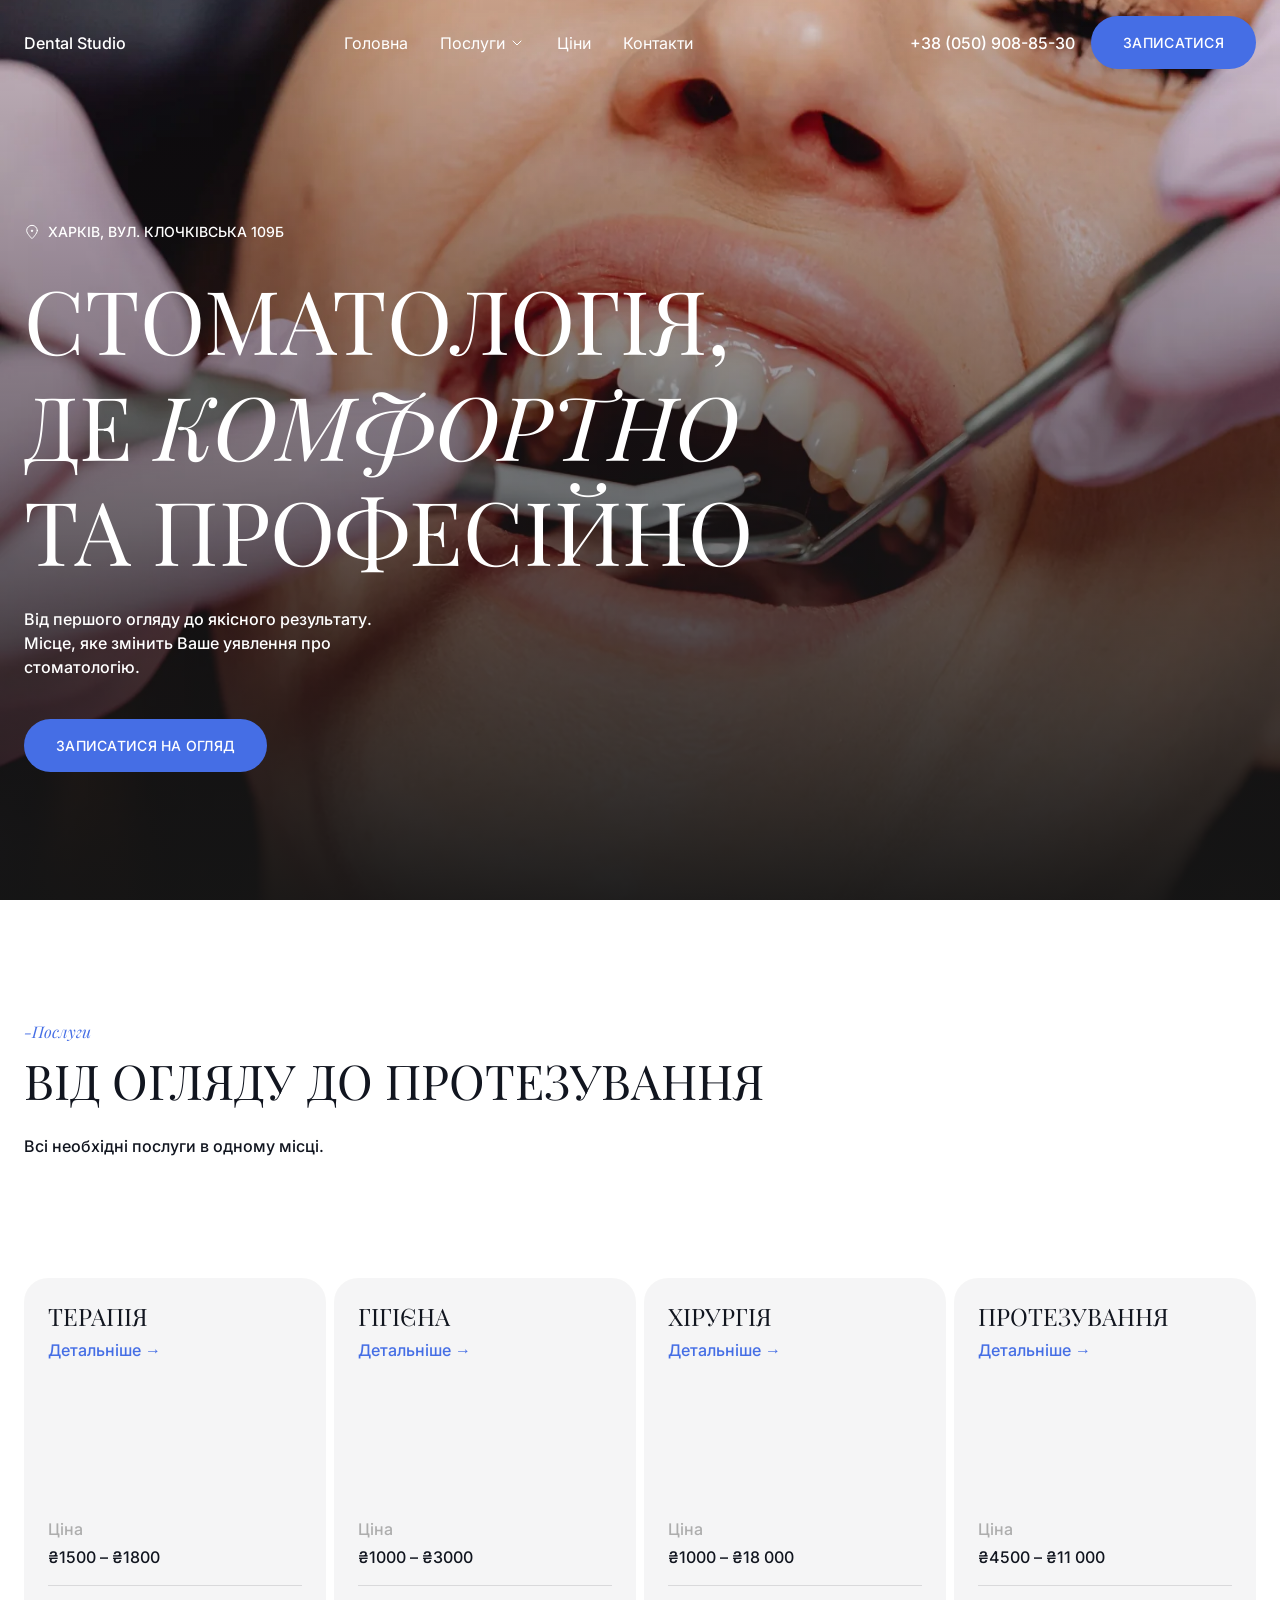
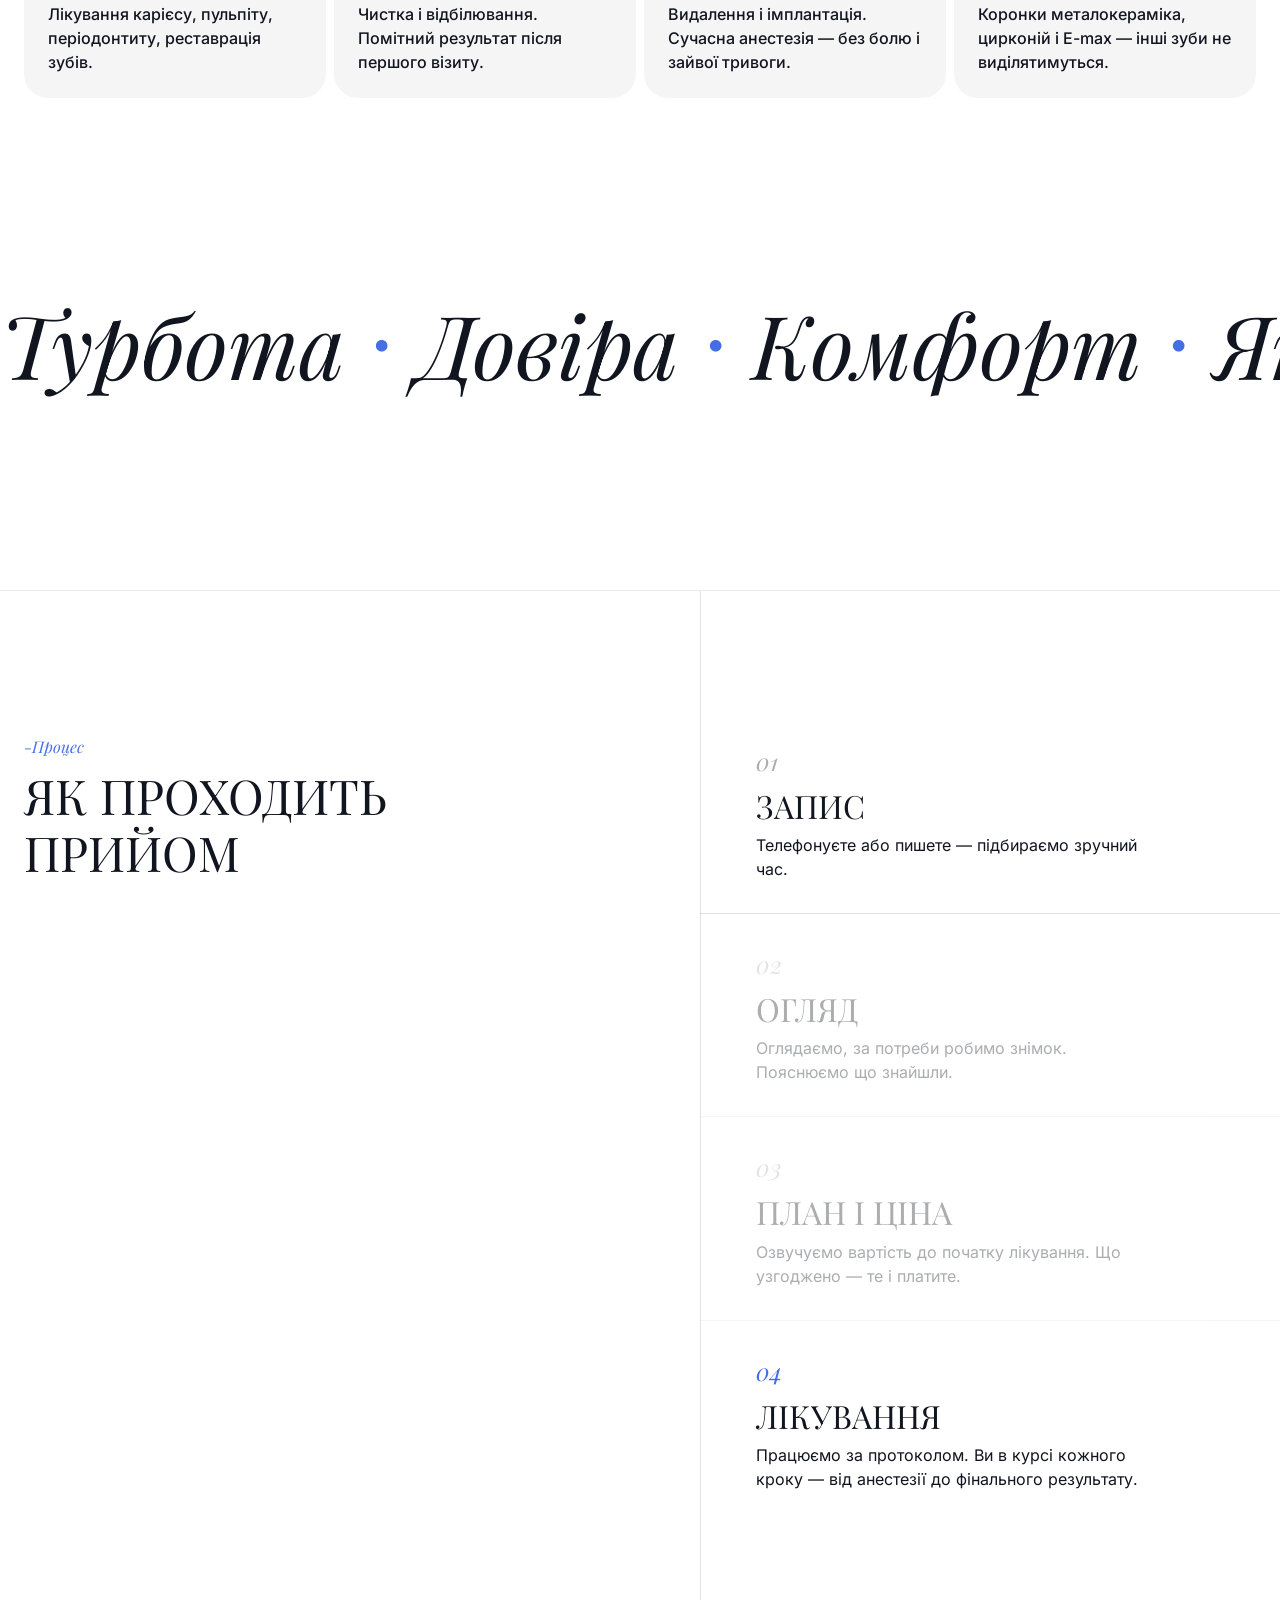
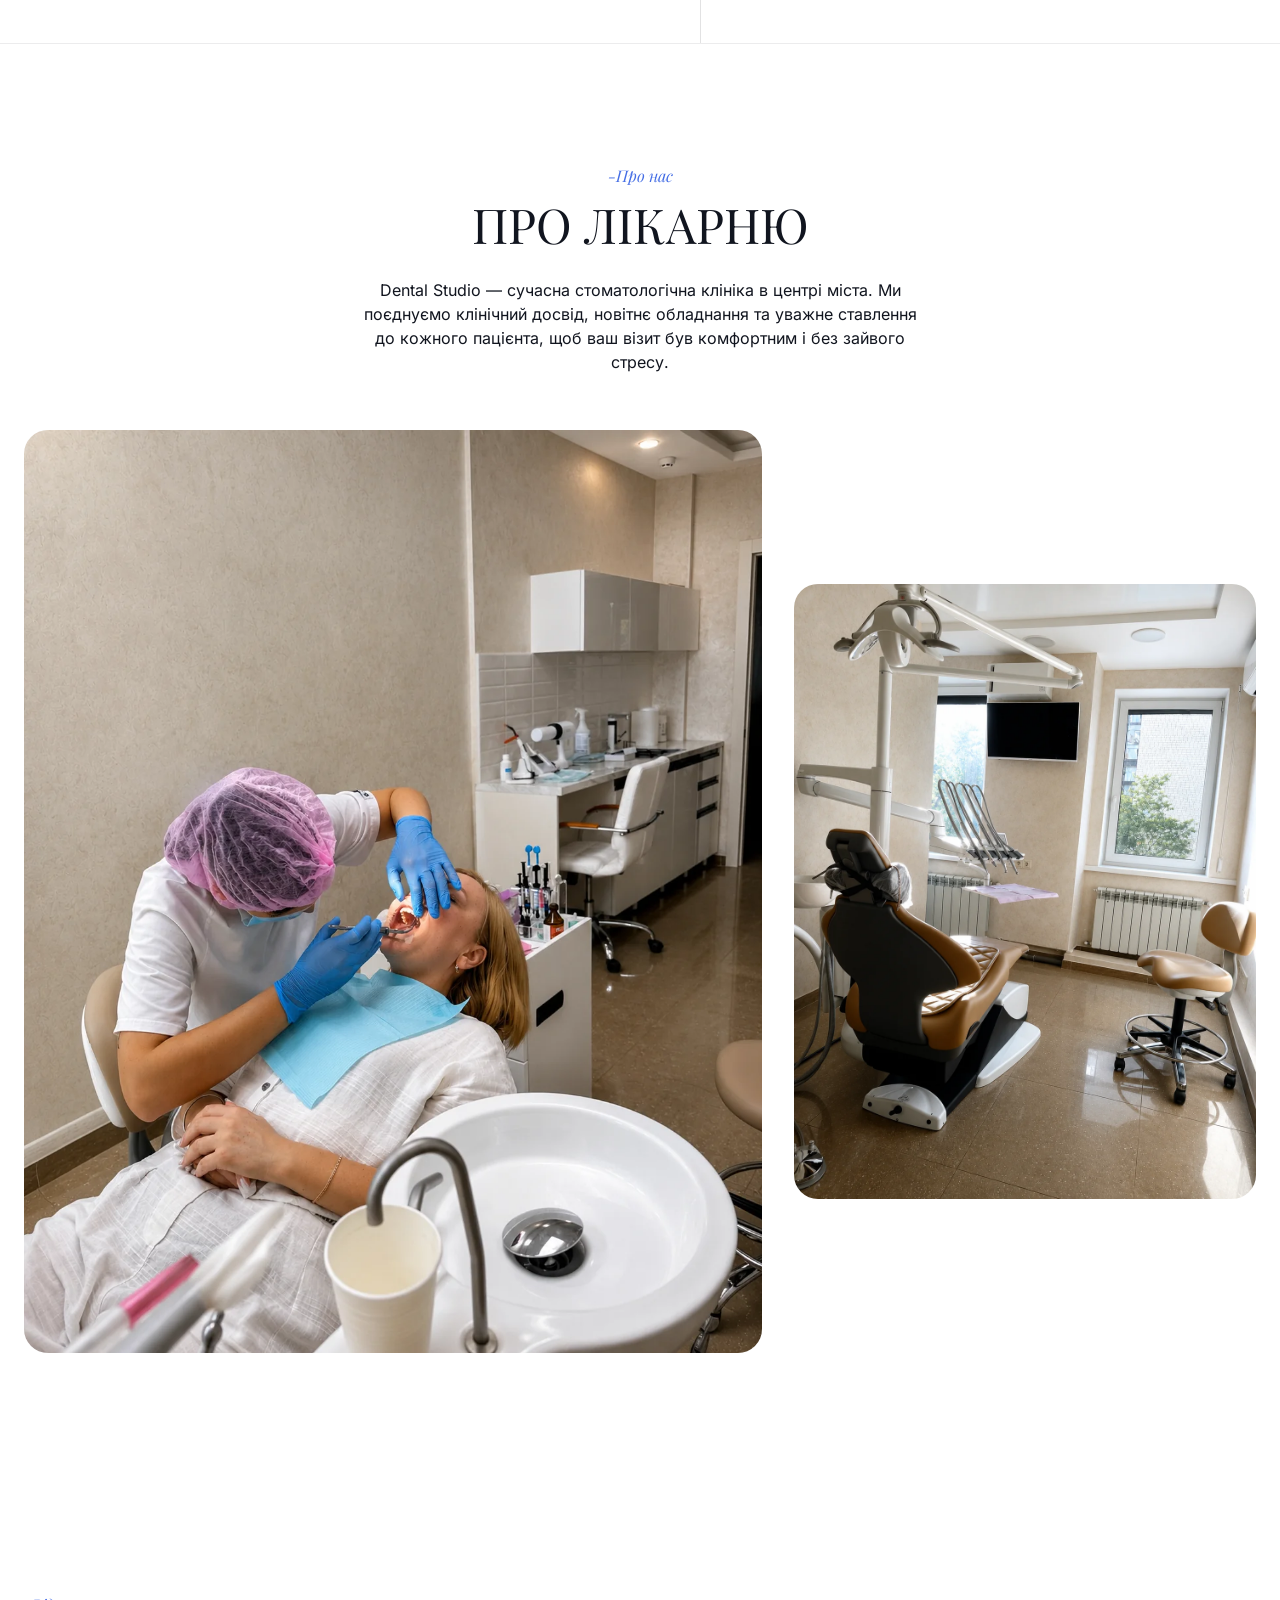
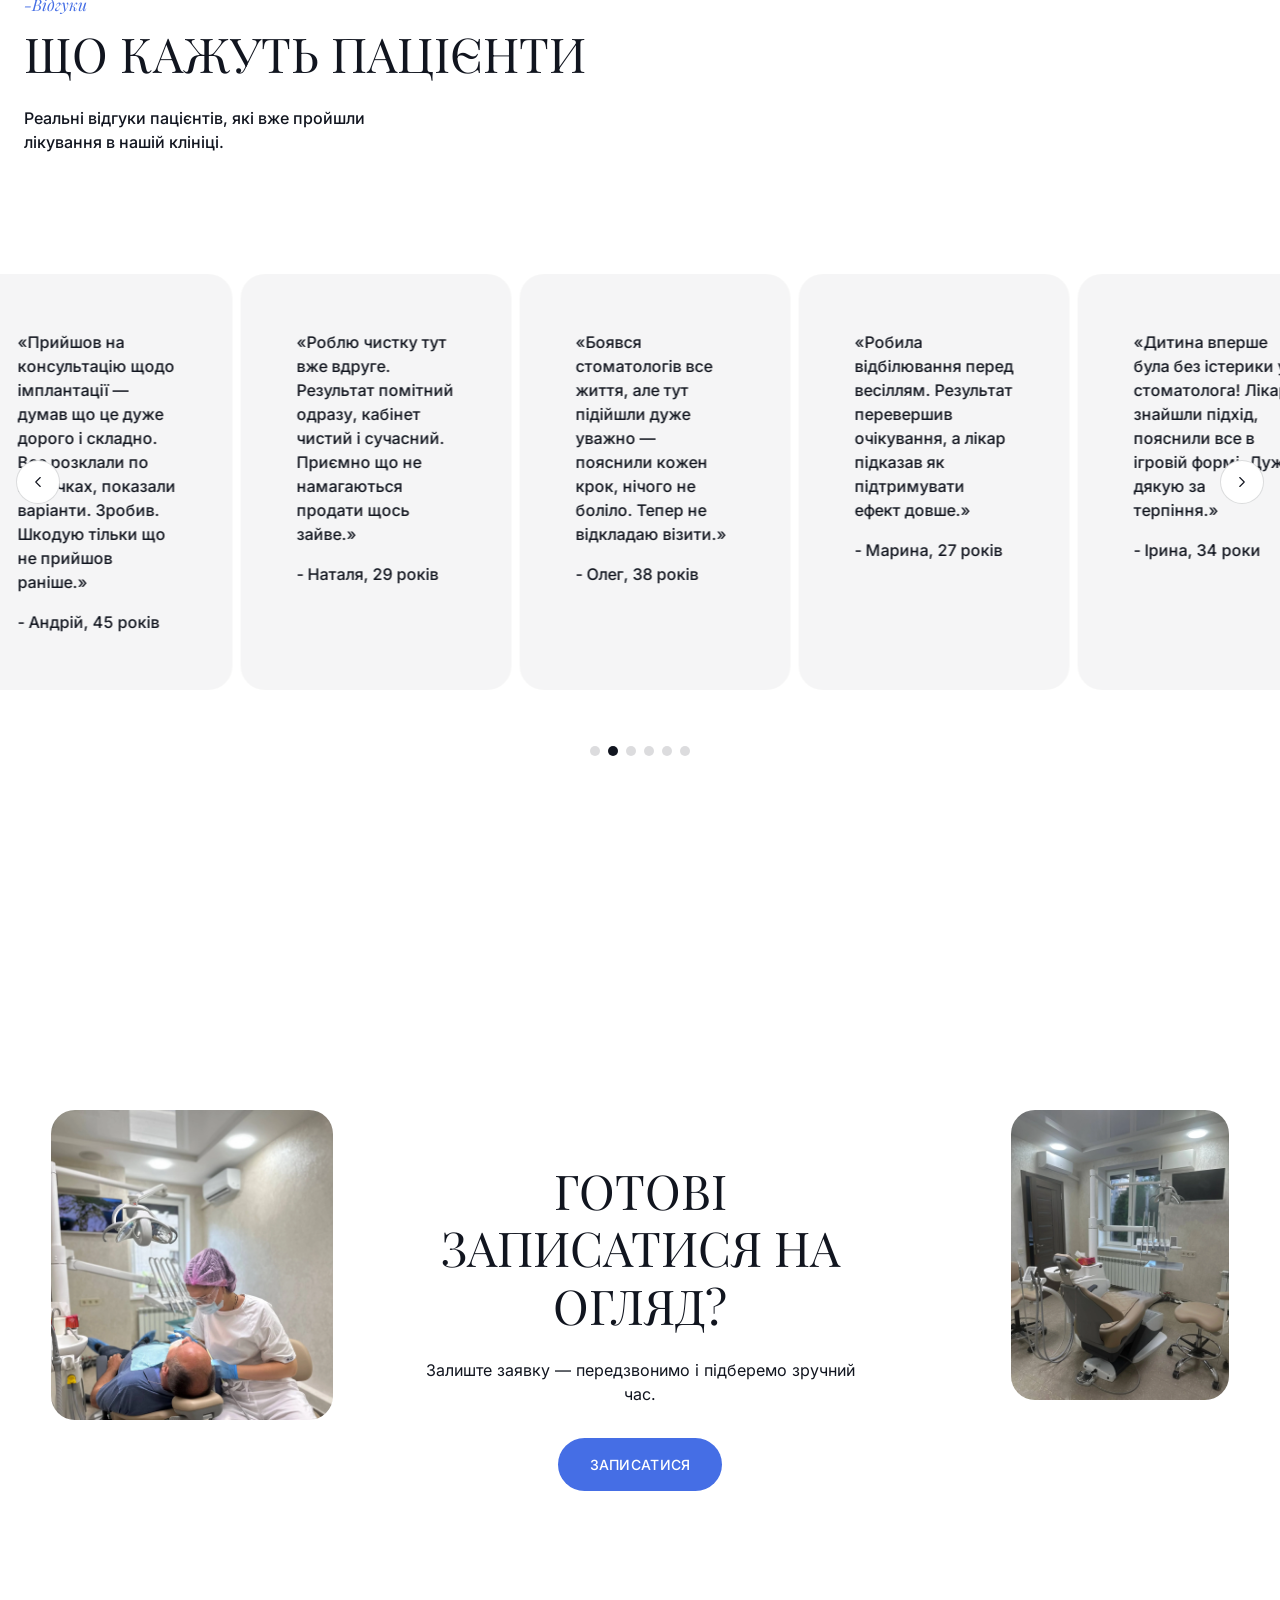
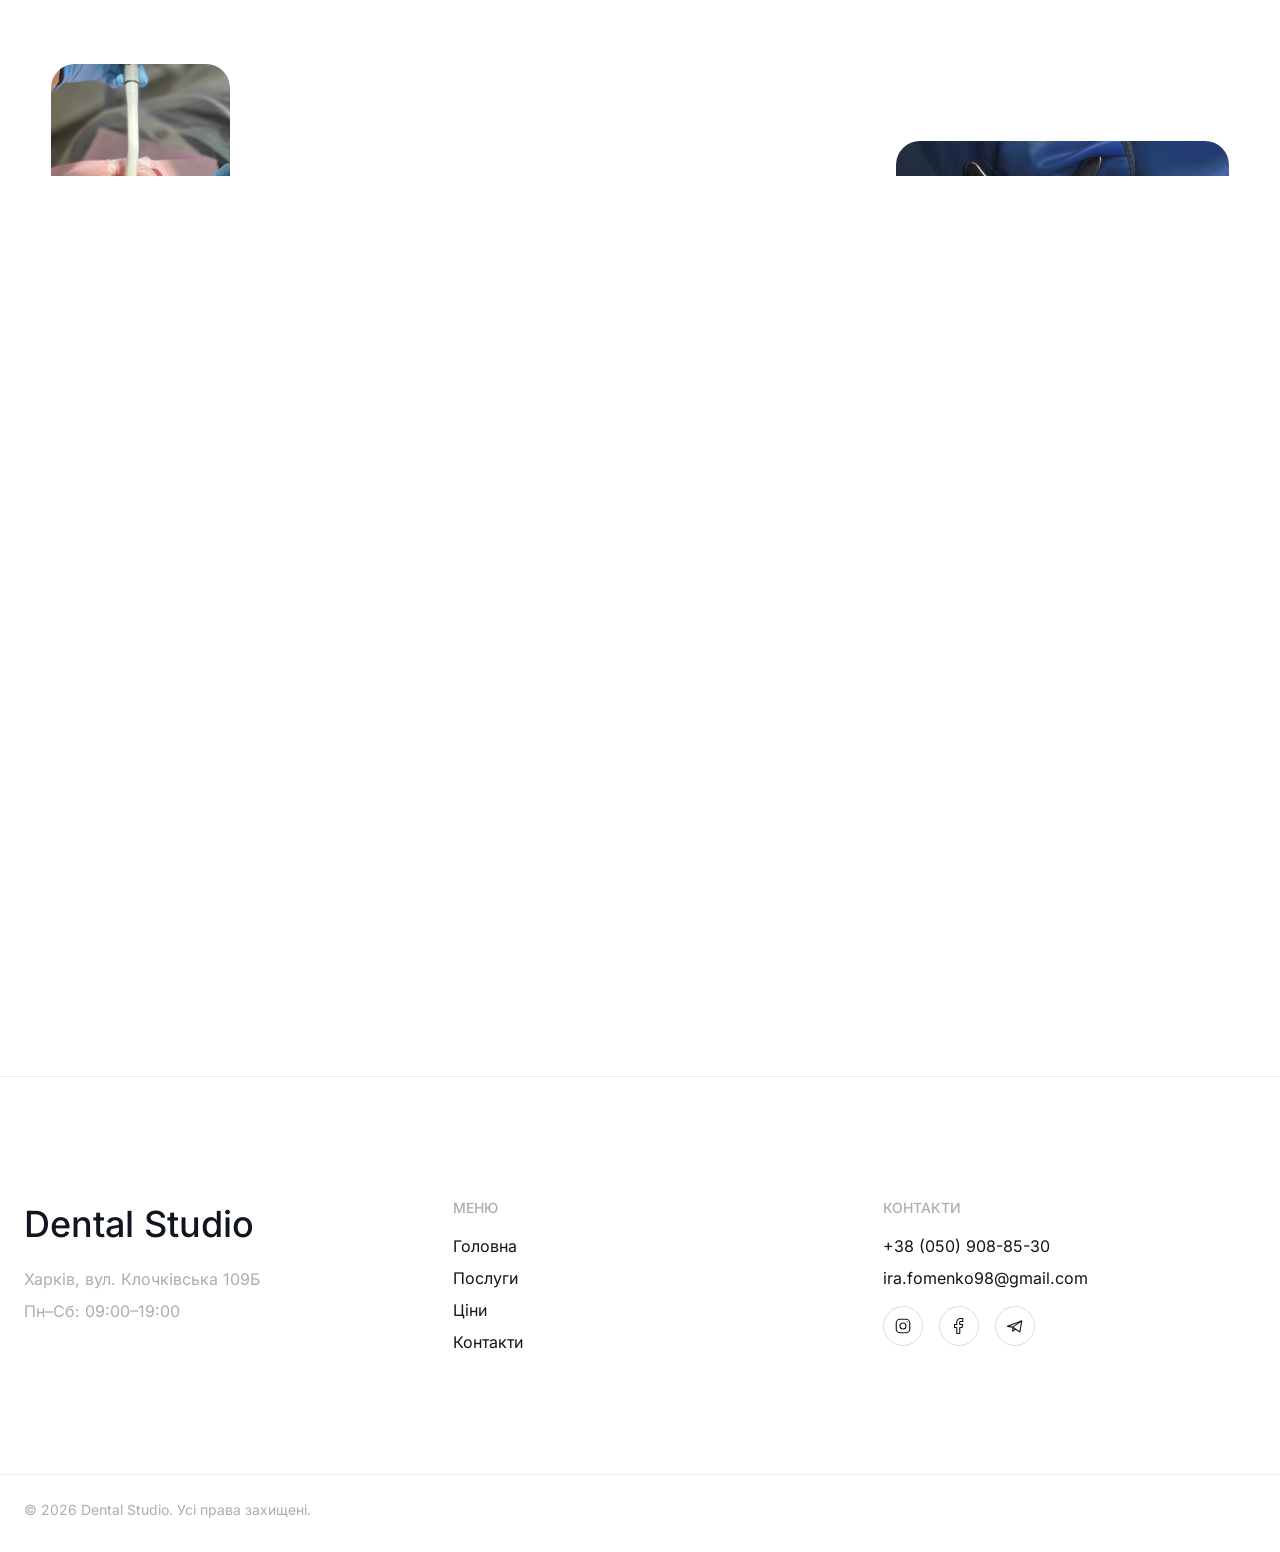
==== commit e473a9ec: "Add service pages, WebP images, pricing, and UI refinements - Add all service pages (terapia, gigena" ====
--- a/index.html
+++ b/index.html
@@ -3,10 +3,10 @@
 <head>
   <meta charset="UTF-8">
   <meta name="viewport" content="width=device-width, initial-scale=1">
-  <title>Dental Studio — Стоматологія, де не страшно і зручно</title>
+  <title>Dental Studio — Стоматологія, де комфортно та професійно</title>
   <meta name="description" content="Стоматологічна клініка Dental Studio — терапія, гігієна, хірургія, протезування. Запис на огляд онлайн.">
 
-  <link rel="preload" href="assets/fonts/files/UcC73FwrK3iLTeHuS_nVMrMxCp50SjIa1ZL7.woff2" as="font" type="font/woff2" crossorigin>
+  <link rel="preload" href="assets/fonts/files/UcC73FwrK3iLTeHuS_nVMrMxCp50SjIa0ZL7SUc.woff2" as="font" type="font/woff2" crossorigin>
   <link rel="stylesheet" href="assets/fonts/fonts.css">
   <link rel="stylesheet" href="css/tokens.css">
   <link rel="stylesheet" href="css/base.css">
@@ -94,7 +94,9 @@
   <main id="main">
     <section class="hero" id="hero">
       <picture class="hero__bg">
+        <source media="(min-width: 768px)" srcset="assets/images/hero.webp" type="image/webp">
         <source media="(min-width: 768px)" srcset="assets/images/hero.png">
+        <source srcset="assets/images/hero_mobile.webp" type="image/webp">
         <img src="assets/images/hero_mobile.png" alt="Кабінет клініки Dental Studio" fetchpriority="high">
       </picture>
       <div class="hero__overlay"></div>
@@ -110,12 +112,12 @@
 
         <h1 class="hero__title reveal">
           Стоматологія,<br>
-          де <em>не страшно</em><br>
-          і зручно
+          де <em>комфортно</em><br>
+          та професійно
         </h1>
 
         <p class="hero__subtitle reveal">
-          Від першого огляду до результату — без черг, сюрпризів і зайвих процедур.
+          Від першого огляду до якісного результату. Місце, яке змінить Ваше уявлення про стоматологію.
         </p>
 
         <button type="button" class="btn btn--pill js-open-modal reveal">Записатися на огляд</button>
@@ -125,11 +127,14 @@
       <div class="container">
         <p class="section-eyebrow">-Послуги</p>
         <h2 class="section-title">Від огляду до протезування</h2>
-        <p class="section-intro">Всі необхідні послуги в одному місці — без направлень і зайвих переїздів.</p>
+        <p class="section-intro">Всі необхідні послуги в одному місці.</p>
 
         <div class="services__grid">
           <article class="service-card">
-            <div class="img-placeholder service-card__bg" style="--ph-aspect-ratio: 3/4;" role="img" aria-label="Фото — Терапія (буде додано пізніше)">Фото — 640×850</div>
+            <picture class="service-card__bg">
+              <source srcset="assets/images/therapy_new.webp" type="image/webp">
+              <img src="assets/images/therapy_new.png" alt="Терапія" width="1086" height="1448" loading="lazy">
+            </picture>
             <div class="service-card__overlay"></div>
             <div class="service-card__content">
               <div>
@@ -138,14 +143,17 @@
               </div>
               <div>
                 <p class="service-card__price-label">Ціна</p>
-                <p class="service-card__price">₴1000 – ₴4000</p>
-                <p class="service-card__description">Карієс, пульпіт, реставрація. Пояснюємо що і чому — до початку лікування.</p>
+                <p class="service-card__price">₴1500 – ₴1800</p>
+                <p class="service-card__description">Лікування карієсу, пульпіту, періодонтиту, реставрація зубів.</p>
               </div>
             </div>
           </article>
 
           <article class="service-card">
-            <div class="img-placeholder service-card__bg" style="--ph-aspect-ratio: 3/4;" role="img" aria-label="Фото — Гігієна (буде додано пізніше)">Фото — 640×850</div>
+            <picture class="service-card__bg">
+              <source srcset="assets/images/hygeine_entral_image.webp" type="image/webp">
+              <img src="assets/images/hygeine_entral_image.png" alt="Гігієна" width="1086" height="1448" loading="lazy">
+            </picture>
             <div class="service-card__overlay"></div>
             <div class="service-card__content">
               <div>
@@ -154,14 +162,17 @@
               </div>
               <div>
                 <p class="service-card__price-label">Ціна</p>
-                <p class="service-card__price">₴500 – ₴2000</p>
+                <p class="service-card__price">₴1000 – ₴3000</p>
                 <p class="service-card__description">Чистка і відбілювання. Помітний результат після першого візиту.</p>
               </div>
             </div>
           </article>
 
           <article class="service-card">
-            <div class="img-placeholder service-card__bg" style="--ph-aspect-ratio: 3/4;" role="img" aria-label="Фото — Хірургія (буде додано пізніше)">Фото — 640×850</div>
+            <picture class="service-card__bg">
+              <source srcset="assets/images/protezuvannya_entral.webp" type="image/webp">
+              <img src="assets/images/protezuvannya_entral.png" alt="Хірургія" width="1254" height="1254" loading="lazy">
+            </picture>
             <div class="service-card__overlay"></div>
             <div class="service-card__content">
               <div>
@@ -170,14 +181,17 @@
               </div>
               <div>
                 <p class="service-card__price-label">Ціна</p>
-                <p class="service-card__price">₴500 – ₴2000</p>
+                <p class="service-card__price">₴1000 – ₴18 000</p>
                 <p class="service-card__description">Видалення і імплантація. Сучасна анестезія — без болю і зайвої тривоги.</p>
               </div>
             </div>
           </article>
 
           <article class="service-card">
-            <div class="img-placeholder service-card__bg" style="--ph-aspect-ratio: 3/4;" role="img" aria-label="Фото — Протезування (буде додано пізніше)">Фото — 640×850</div>
+            <picture class="service-card__bg">
+              <source srcset="assets/images/protezuvannia_entral.webp" type="image/webp">
+              <img src="assets/images/protezuvannia_entral.png" alt="Протезування" width="1086" height="1448" loading="lazy">
+            </picture>
             <div class="service-card__overlay"></div>
             <div class="service-card__content">
               <div>
@@ -186,7 +200,7 @@
               </div>
               <div>
                 <p class="service-card__price-label">Ціна</p>
-                <p class="service-card__price">₴5000 – ₴10000</p>
+                <p class="service-card__price">₴4500 – ₴11 000</p>
                 <p class="service-card__description">Коронки металокераміка, цирконій і E-max — інші зуби не виділятимуться.</p>
               </div>
             </div>
@@ -282,10 +296,16 @@
         </div>
         <div class="about__gallery">
           <div class="about__photo about__photo--primary">
-            <img src="assets/images/about_clinic_first.png" alt="Інтер'єр клініки Dental Studio" width="1122" height="1402" loading="lazy">
+            <picture>
+              <source srcset="assets/images/about_clinic_first.webp" type="image/webp">
+              <img src="assets/images/about_clinic_first.png" alt="Інтер'єр клініки Dental Studio" width="1122" height="1402" loading="lazy">
+            </picture>
           </div>
           <div class="about__photo about__photo--secondary">
-            <img src="assets/images/about_clinic_second.png" alt="Кабінет клініки Dental Studio" width="1086" height="1448" loading="lazy">
+            <picture>
+              <source srcset="assets/images/about_clinic_second.webp" type="image/webp">
+              <img src="assets/images/about_clinic_second.png" alt="Кабінет клініки Dental Studio" width="1086" height="1448" loading="lazy">
+            </picture>
           </div>
         </div>
       </div>
@@ -346,10 +366,22 @@
     </section>
     <section class="cta-banner">
       <div class="cta-banner__pin">
-        <div class="img-placeholder cta-banner__photo cta-banner__photo--1" style="--ph-aspect-ratio: 4/5;" role="img" aria-label="Фото клініки (буде додано пізніше)">Фото</div>
-        <div class="img-placeholder cta-banner__photo cta-banner__photo--2" style="--ph-aspect-ratio: 3/4;" role="img" aria-label="Фото клініки (буде додано пізніше)">Фото</div>
-        <div class="img-placeholder cta-banner__photo cta-banner__photo--3" style="--ph-aspect-ratio: 4/5;" role="img" aria-label="Фото клініки (буде додано пізніше)">Фото</div>
-        <div class="img-placeholder cta-banner__photo cta-banner__photo--4" style="--ph-aspect-ratio: 3/2;" role="img" aria-label="Фото клініки (буде додано пізніше)">Фото</div>
+        <picture class="cta-banner__photo cta-banner__photo--1">
+          <source srcset="assets/images/ta_1.webp" type="image/webp">
+          <img src="assets/images/ta_1.jpg" alt="" width="2323" height="2560" loading="lazy">
+        </picture>
+        <picture class="cta-banner__photo cta-banner__photo--2">
+          <source srcset="assets/images/ta_2.webp" type="image/webp">
+          <img src="assets/images/ta_2.jpg" alt="" width="1920" height="2560" loading="lazy">
+        </picture>
+        <picture class="cta-banner__photo cta-banner__photo--3">
+          <source srcset="assets/images/ta_3.webp" type="image/webp">
+          <img src="assets/images/ta_3.jpg" alt="" width="1920" height="2560" loading="lazy">
+        </picture>
+        <picture class="cta-banner__photo cta-banner__photo--4">
+          <source srcset="assets/images/ta_4.webp" type="image/webp">
+          <img src="assets/images/ta_4.png" alt="" width="2484" height="1206" loading="lazy">
+        </picture>
 
         <div class="container cta-banner__inner">
           <h2 class="cta-banner__title">Готові записатися на огляд?</h2>
@@ -383,7 +415,7 @@
         <p class="footer__heading">Контакти</p>
         <a class="footer__link" href="tel:+380509088530">+38 (050) 908-85-30</a>
         <!-- TODO: replace with the clinic's real email -->
-        <a class="footer__link" href="mailto:info@example.com">info@example.com</a>
+        <a class="footer__link" href="mailto:ira.fomenko98@gmail.com">ira.fomenko98@gmail.com</a>
 
         <div class="footer__socials">
           <!-- TODO: replace href values with real social links -->
--- a/css/sections.css
+++ b/css/sections.css
@@ -35,9 +35,9 @@
   inset: 0;
   background: linear-gradient(
     to top,
-    rgba(14, 25, 25, 0.9) 0%,
-    rgba(14, 25, 25, 0.4) 60%,
-    rgba(14, 25, 25, 0.1) 100%
+    rgba(21, 21, 21, 0.95) 0%,
+    rgba(21, 21, 21, 0.4) 60%,
+    rgba(21, 21, 21, 0.05) 100%
   );
 }
 
@@ -157,10 +157,16 @@
   transition: opacity 0.3s ease;
 }
 
+.service-card__bg img {
+  width: 100%;
+  height: 100%;
+  object-fit: cover;
+}
+
 .service-card__overlay {
   position: absolute;
   inset: 0;
-  background: linear-gradient(to top, rgba(21, 21, 21, 0.85), rgba(21, 21, 21, 0.1));
+  background: linear-gradient(to top, rgba(21, 21, 21, 0.95), rgba(21, 21, 21, 0.4));
   opacity: 0;
   transition: opacity 0.3s ease;
 }
@@ -225,11 +231,19 @@
   color: var(--color-text-light);
 }
 
+.service-card:hover .service-card__link,
+.service-card:focus-within .service-card__link {
+  color: var(--color-text-light);
+}
+
 .service-card:hover .service-card__price-label,
+.service-card:focus-within .service-card__price-label {
+  color: var(--color-text-muted-on-dark);
+}
+
 .service-card:hover .service-card__description,
-.service-card:focus-within .service-card__price-label,
 .service-card:focus-within .service-card__description {
-  color: var(--color-text-muted-on-dark);
+  color: var(--color-text-light);
 }
 
 .service-card:hover .service-card__price,
@@ -342,6 +356,12 @@
 
 .about__photo--secondary {
   aspect-ratio: 3 / 4;
+}
+
+.about__photo picture {
+  display: block;
+  width: 100%;
+  height: 100%;
 }
 
 .about__photo img {
@@ -607,6 +627,13 @@
   position: absolute;
   border-radius: var(--radius-card);
   will-change: transform;
+  overflow: hidden;
+}
+
+.cta-banner__photo img {
+  display: block;
+  width: 100%;
+  height: auto;
 }
 
 .cta-banner__photo--1 {
@@ -789,6 +816,12 @@
   aspect-ratio: 4 / 5;
   border-radius: var(--radius-card);
   overflow: hidden;
+}
+
+.contacts__photo picture {
+  display: block;
+  width: 100%;
+  height: 100%;
 }
 
 .contacts__photo img {
@@ -935,6 +968,15 @@
   white-space: nowrap;
 }
 
+.price-row__note {
+  font-size: var(--fs-small);
+  font-weight: 400;
+  color: var(--color-text-dark);
+}
+
+.price-row__note::before { content: '('; }
+.price-row__note::after  { content: ')'; }
+
 .pricing__note {
   margin-top: var(--space-6);
   font-size: var(--fs-small);
@@ -1121,7 +1163,17 @@
   border-radius: 0;
 }
 
-.svc-hero__photo > img {
+.svc-hero__photo--center {
+  aspect-ratio: 3 / 4;
+}
+
+.svc-hero__photo picture {
+  display: block;
+  width: 100%;
+  height: 100%;
+}
+
+.svc-hero__photo img {
   display: block;
   width: 100%;
   height: 100%;
@@ -1139,6 +1191,14 @@
   .svc-hero__photos {
     grid-template-columns: 1fr 1.5fr 1fr;
     gap: var(--space-3);
+  }
+
+  .svc-hero__photos--single {
+    grid-template-columns: 1fr;
+  }
+
+  .svc-hero__photos--single .svc-hero__photo--center {
+    aspect-ratio: 16 / 9;
   }
 
   .svc-hero__photo--side {
@@ -1263,6 +1323,7 @@
   font-size: 1rem;
   font-weight: 300;
   line-height: 1;
+  color: var(--color-accent);
 }
 
 .faq__toggle::before {
@@ -1291,3 +1352,102 @@
     top: calc(80px + var(--space-6));
   }
 }
+
+/* Whitening section (gigena.html) */
+.whitening {
+  background-color: var(--color-bg-light);
+  padding-block: var(--space-5);
+}
+
+.whitening__card {
+  background-color: var(--color-card-light);
+  border-radius: var(--radius-card);
+  overflow: hidden;
+  display: grid;
+  grid-template-columns: 1fr;
+}
+
+.whitening__photo {
+  aspect-ratio: 4 / 3;
+  overflow: hidden;
+}
+
+.whitening__photo picture {
+  display: block;
+  width: 100%;
+  height: 100%;
+}
+
+.whitening__photo img {
+  display: block;
+  width: 100%;
+  height: 100%;
+  object-fit: cover;
+}
+
+.whitening__content {
+  padding: var(--space-6);
+  display: flex;
+  flex-direction: column;
+  gap: var(--space-5);
+}
+
+.whitening__title {
+  font-size: var(--fs-h2);
+  letter-spacing: -0.02em;
+  line-height: 1.15;
+  margin-top: var(--space-3);
+  color: var(--color-text-dark);
+}
+
+.whitening__lead {
+  margin-top: var(--space-3);
+  color: var(--color-text-dark);
+  line-height: 1.6;
+}
+
+.whitening__list {
+  list-style: none;
+  padding: 0;
+  margin: 0;
+  display: flex;
+  flex-direction: column;
+  gap: var(--space-4);
+}
+
+.whitening__item {
+  display: flex;
+  align-items: center;
+  gap: var(--space-4);
+  font-weight: 500;
+  color: var(--color-text-dark);
+}
+
+.whitening__icon {
+  flex-shrink: 0;
+  width: 40px;
+  height: 40px;
+  background-color: rgba(17, 21, 31, 0.07);
+  border-radius: 50%;
+  display: inline-flex;
+  align-items: center;
+  justify-content: center;
+  font-size: 0.85rem;
+  font-weight: 700;
+  color: var(--color-accent);
+}
+
+@media (min-width: 1024px) {
+  .whitening__card {
+    grid-template-columns: 2fr 3fr;
+  }
+
+  .whitening__photo {
+    aspect-ratio: unset;
+  }
+
+  .whitening__content {
+    padding: var(--space-7);
+    justify-content: center;
+  }
+}
